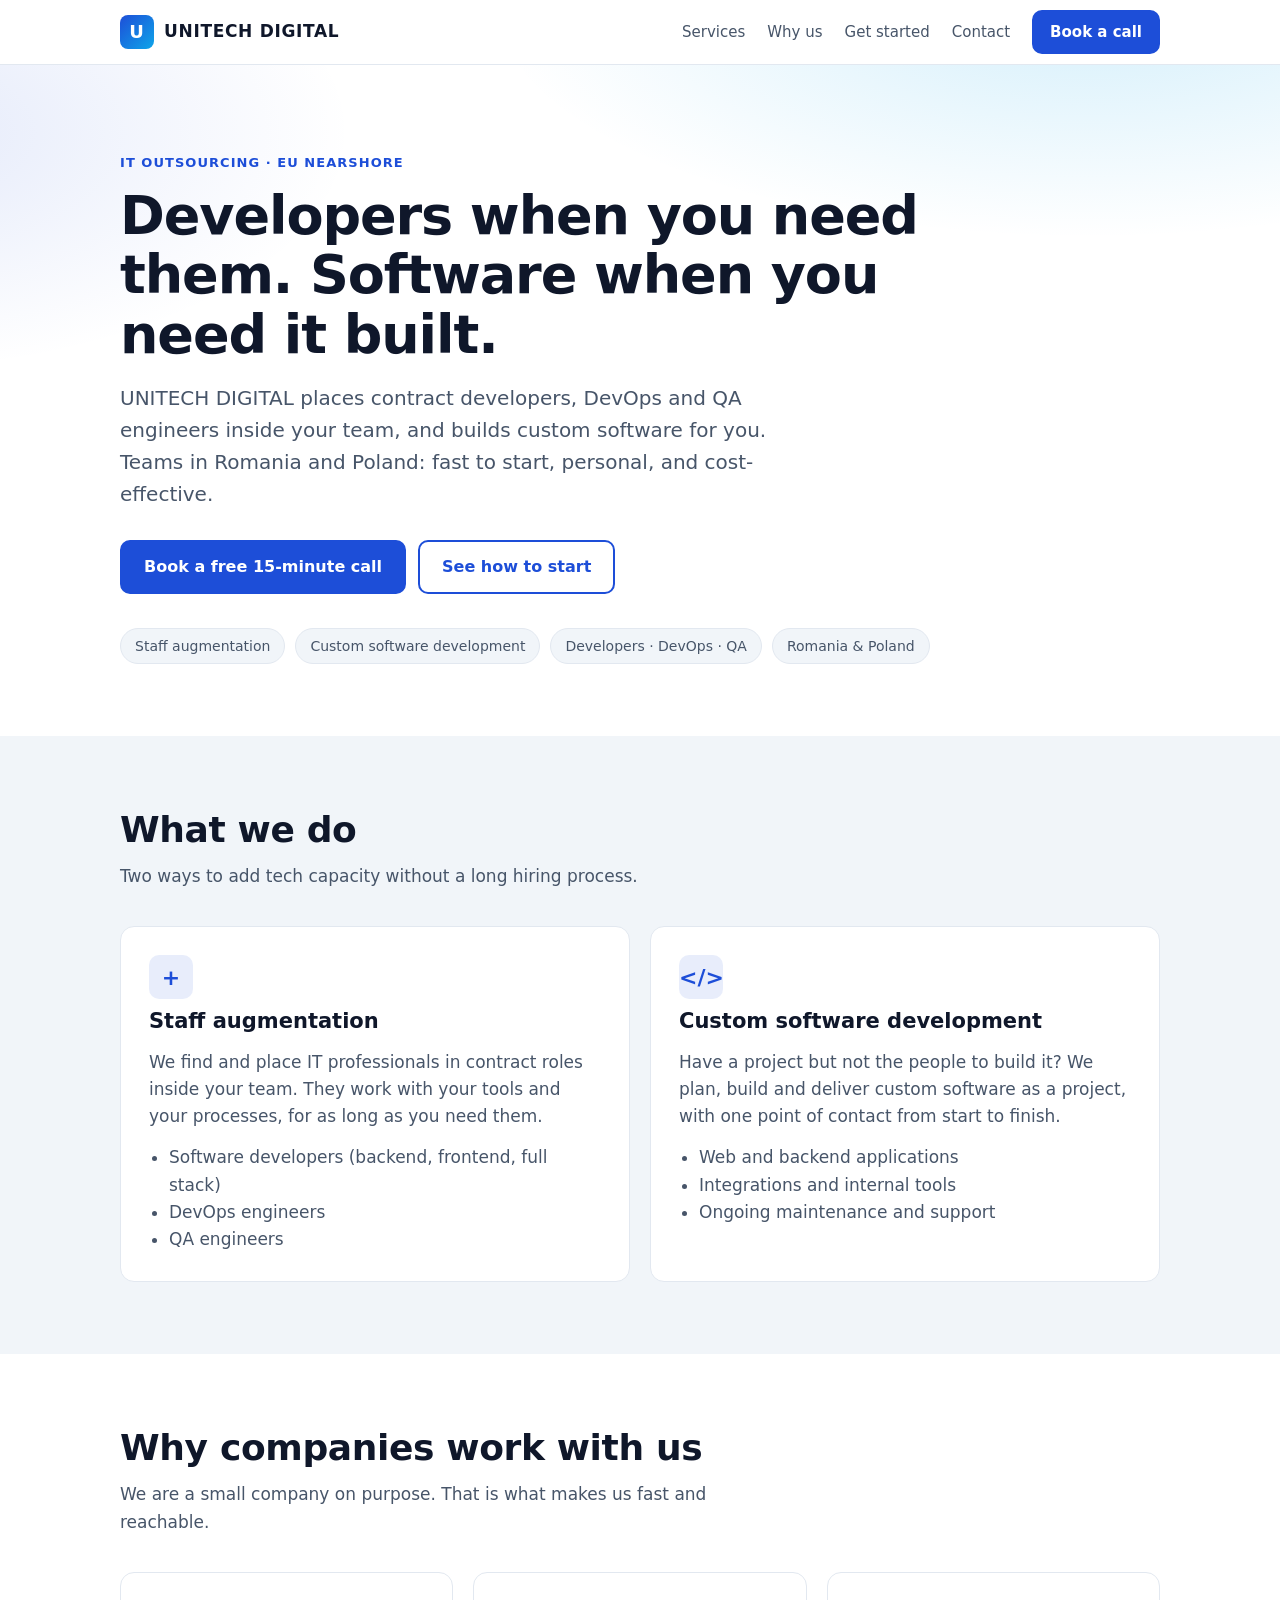
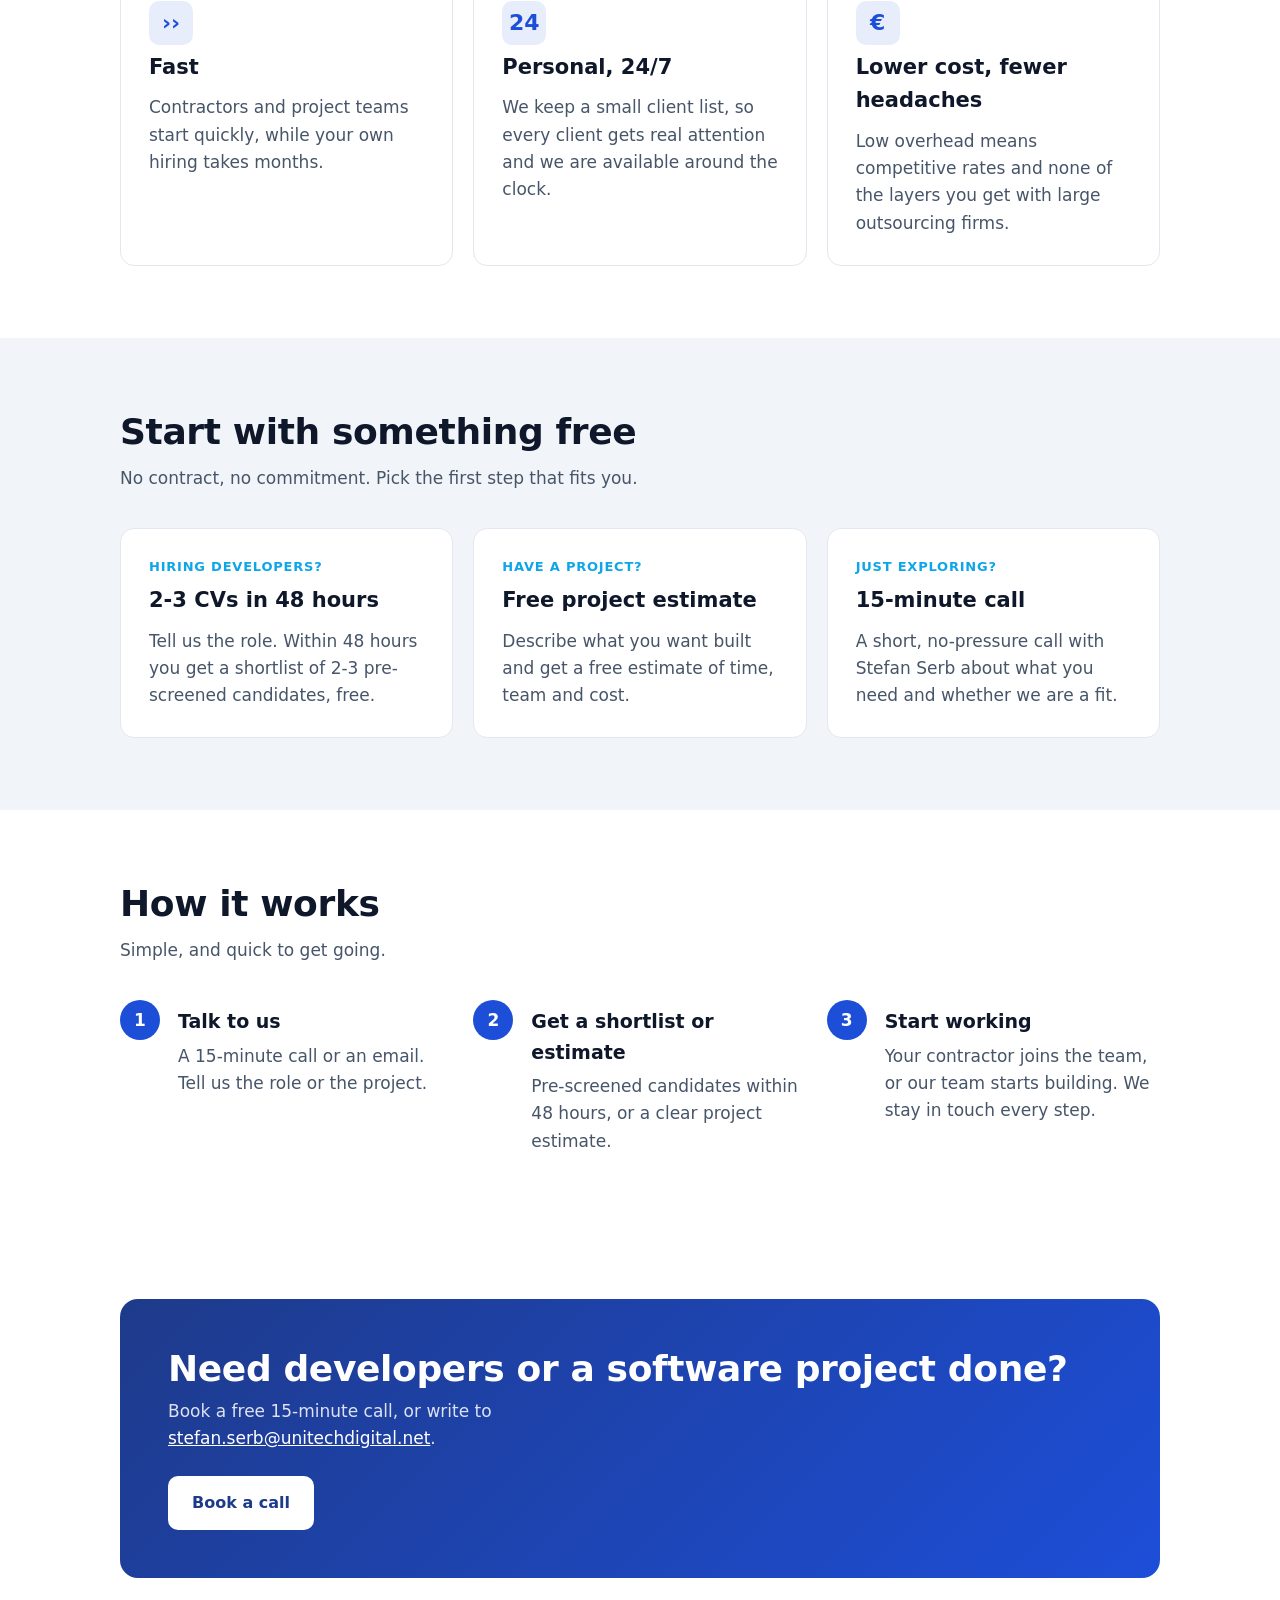
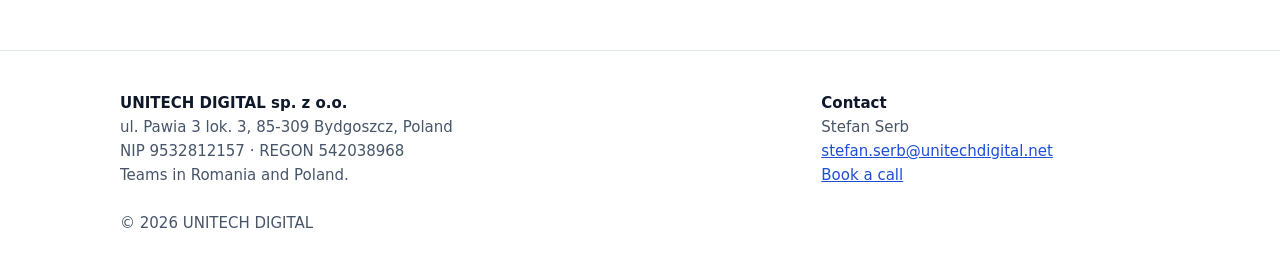
==== index.html @ 2adbc2ce "UNITECH DIGITAL one-page website Co-Authored-By: Claude Opus 5.5 <noreply@anthropic.com>" ====
<!doctype html>
<html lang="en">
<head>
<meta charset="utf-8">
<meta name="viewport" content="width=device-width, initial-scale=1">
<title>UNITECH DIGITAL | IT staff augmentation and custom software</title>
<meta name="description" content="UNITECH DIGITAL: contract developers, DevOps and QA engineers, and custom software development. EU nearshore teams in Romania and Poland. Fast, personal, cost-effective.">
<link rel="canonical" href="https://unitechdigital.net/">
<meta property="og:title" content="UNITECH DIGITAL | IT staff augmentation and custom software">
<meta property="og:description" content="Contract developers, DevOps and QA engineers, and custom software. EU nearshore teams in Romania and Poland.">
<meta property="og:url" content="https://unitechdigital.net/">
<meta property="og:type" content="website">
<link rel="icon" href="data:image/svg+xml,%3Csvg xmlns='http://www.w3.org/2000/svg' viewBox='0 0 32 32'%3E%3Crect width='32' height='32' rx='7' fill='%231d4ed8'/%3E%3Ctext x='16' y='22' font-family='Arial' font-weight='700' font-size='16' text-anchor='middle' fill='white'%3EU%3C/text%3E%3C/svg%3E">
<style>
  :root {
    --ink: #0f172a;
    --muted: #475569;
    --line: #e2e8f0;
    --bg: #ffffff;
    --soft: #f1f5f9;
    --brand: #1d4ed8;
    --brand-dark: #1e3a8a;
    --accent: #0ea5e9;
  }
  * { box-sizing: border-box; }
  html { scroll-behavior: smooth; }
  body {
    margin: 0;
    font-family: system-ui, -apple-system, "Segoe UI", Roboto, "Helvetica Neue", Arial, sans-serif;
    color: var(--ink);
    background: var(--bg);
    line-height: 1.6;
    font-size: 17px;
  }
  a { color: var(--brand); }
  .wrap { max-width: 1080px; margin: 0 auto; padding: 0 20px; }

  header.top {
    position: sticky; top: 0; z-index: 10;
    background: rgba(255,255,255,0.92);
    backdrop-filter: blur(8px);
    border-bottom: 1px solid var(--line);
  }
  .top .wrap { display: flex; align-items: center; justify-content: space-between; height: 64px; gap: 16px; }
  .logo { display: flex; align-items: center; gap: 10px; font-weight: 800; letter-spacing: 0.04em; color: var(--ink); text-decoration: none; }
  .logo .mark {
    width: 34px; height: 34px; border-radius: 8px;
    background: linear-gradient(135deg, var(--brand), var(--accent));
    color: #fff; display: grid; place-items: center; font-size: 18px;
  }
  nav.links { display: flex; gap: 22px; align-items: center; }
  nav.links a { color: var(--muted); text-decoration: none; font-size: 15px; }
  nav.links a:hover { color: var(--ink); }
  .btn {
    display: inline-block; padding: 12px 22px; border-radius: 10px;
    background: var(--brand); color: #fff !important; text-decoration: none;
    font-weight: 600; font-size: 16px; border: 2px solid var(--brand);
    transition: background .15s, border-color .15s;
  }
  .btn:hover { background: var(--brand-dark); border-color: var(--brand-dark); }
  .btn.ghost { background: transparent; color: var(--brand) !important; }
  .btn.ghost:hover { background: var(--soft); }
  .btn.small { padding: 8px 16px; font-size: 15px; }

  .hero {
    background:
      radial-gradient(1000px 400px at 85% -10%, rgba(14,165,233,0.18), transparent 60%),
      radial-gradient(800px 400px at -10% 10%, rgba(29,78,216,0.12), transparent 60%),
      var(--bg);
    padding: 88px 0 72px;
  }
  .eyebrow { color: var(--brand); font-weight: 700; letter-spacing: 0.08em; text-transform: uppercase; font-size: 13px; }
  h1 { font-size: clamp(34px, 5vw, 54px); line-height: 1.1; margin: 12px 0 18px; letter-spacing: -0.02em; max-width: 820px; }
  .lead { font-size: 20px; color: var(--muted); max-width: 680px; margin: 0 0 30px; }
  .cta-row { display: flex; gap: 12px; flex-wrap: wrap; }
  .pills { display: flex; gap: 10px; flex-wrap: wrap; margin-top: 34px; }
  .pill { background: var(--soft); border: 1px solid var(--line); border-radius: 999px; padding: 6px 14px; font-size: 14px; color: var(--muted); }

  section { padding: 72px 0; }
  section.alt { background: var(--soft); }
  h2 { font-size: clamp(26px, 3.4vw, 36px); line-height: 1.2; margin: 0 0 12px; letter-spacing: -0.01em; }
  .sub { color: var(--muted); max-width: 680px; margin: 0 0 36px; }

  .grid { display: grid; gap: 20px; }
  .grid.two { grid-template-columns: repeat(2, 1fr); }
  .grid.three { grid-template-columns: repeat(3, 1fr); }
  .card {
    background: #fff; border: 1px solid var(--line); border-radius: 14px; padding: 28px;
  }
  .card h3 { margin: 6px 0 10px; font-size: 21px; }
  .card p { margin: 0; color: var(--muted); }
  .card ul { margin: 14px 0 0; padding-left: 20px; color: var(--muted); }
  .icon {
    width: 44px; height: 44px; border-radius: 10px; display: grid; place-items: center;
    background: rgba(29,78,216,0.1); color: var(--brand); font-size: 22px; font-weight: 700;
  }

  .offer .card { display: flex; flex-direction: column; }
  .offer .card .tag { font-size: 13px; font-weight: 700; color: var(--accent); text-transform: uppercase; letter-spacing: 0.06em; }

  .steps { counter-reset: step; }
  .step { position: relative; padding-left: 58px; }
  .step::before {
    counter-increment: step; content: counter(step);
    position: absolute; left: 0; top: 0; width: 40px; height: 40px; border-radius: 50%;
    background: var(--brand); color: #fff; display: grid; place-items: center; font-weight: 700;
  }
  .step h3 { margin: 6px 0 6px; font-size: 19px; }
  .step p { margin: 0; color: var(--muted); }

  .band {
    background: linear-gradient(135deg, var(--brand-dark), var(--brand));
    color: #fff; border-radius: 18px; padding: 48px; display: flex; gap: 24px;
    align-items: center; justify-content: space-between; flex-wrap: wrap;
  }
  .band h2 { color: #fff; margin: 0 0 8px; }
  .band p { margin: 0; color: rgba(255,255,255,0.85); max-width: 560px; }
  .band .btn { background: #fff; color: var(--brand-dark) !important; border-color: #fff; }
  .band .btn:hover { background: var(--soft); }

  footer { border-top: 1px solid var(--line); padding: 40px 0; color: var(--muted); font-size: 15px; }
  footer .wrap { display: grid; grid-template-columns: 2fr 1fr; gap: 24px; }
  footer strong { color: var(--ink); }

  @media (max-width: 860px) {
    .grid.three { grid-template-columns: 1fr; }
    .grid.two { grid-template-columns: 1fr; }
    nav.links a:not(.btn) { display: none; }
    .hero { padding: 64px 0 56px; }
    section { padding: 56px 0; }
    .band { padding: 32px 24px; }
    footer .wrap { grid-template-columns: 1fr; }
  }
</style>
</head>
<body>

<header class="top">
  <div class="wrap">
    <a class="logo" href="#"><span class="mark">U</span>UNITECH DIGITAL</a>
    <nav class="links">
      <a href="#services">Services</a>
      <a href="#why">Why us</a>
      <a href="#start">Get started</a>
      <a href="#contact">Contact</a>
      <a class="btn small" href="https://calendly.com/stefan-serb-unitechdigital" target="_blank" rel="noopener">Book a call</a>
    </nav>
  </div>
</header>

<main>
  <section class="hero">
    <div class="wrap">
      <div class="eyebrow">IT outsourcing &middot; EU nearshore</div>
      <h1>Developers when you need them. Software when you need it built.</h1>
      <p class="lead">UNITECH DIGITAL places contract developers, DevOps and QA engineers inside your team, and builds custom software for you. Teams in Romania and Poland: fast to start, personal, and cost-effective.</p>
      <div class="cta-row">
        <a class="btn" href="https://calendly.com/stefan-serb-unitechdigital" target="_blank" rel="noopener">Book a free 15-minute call</a>
        <a class="btn ghost" href="#start">See how to start</a>
      </div>
      <div class="pills">
        <span class="pill">Staff augmentation</span>
        <span class="pill">Custom software development</span>
        <span class="pill">Developers &middot; DevOps &middot; QA</span>
        <span class="pill">Romania &amp; Poland</span>
      </div>
    </div>
  </section>

  <section id="services" class="alt">
    <div class="wrap">
      <h2>What we do</h2>
      <p class="sub">Two ways to add tech capacity without a long hiring process.</p>
      <div class="grid two">
        <div class="card">
          <div class="icon">+</div>
          <h3>Staff augmentation</h3>
          <p>We find and place IT professionals in contract roles inside your team. They work with your tools and your processes, for as long as you need them.</p>
          <ul>
            <li>Software developers (backend, frontend, full stack)</li>
            <li>DevOps engineers</li>
            <li>QA engineers</li>
          </ul>
        </div>
        <div class="card">
          <div class="icon">&lt;/&gt;</div>
          <h3>Custom software development</h3>
          <p>Have a project but not the people to build it? We plan, build and deliver custom software as a project, with one point of contact from start to finish.</p>
          <ul>
            <li>Web and backend applications</li>
            <li>Integrations and internal tools</li>
            <li>Ongoing maintenance and support</li>
          </ul>
        </div>
      </div>
    </div>
  </section>

  <section id="why">
    <div class="wrap">
      <h2>Why companies work with us</h2>
      <p class="sub">We are a small company on purpose. That is what makes us fast and reachable.</p>
      <div class="grid three">
        <div class="card">
          <div class="icon">&#8250;&#8250;</div>
          <h3>Fast</h3>
          <p>Contractors and project teams start quickly, while your own hiring takes months.</p>
        </div>
        <div class="card">
          <div class="icon">24</div>
          <h3>Personal, 24/7</h3>
          <p>We keep a small client list, so every client gets real attention and we are available around the clock.</p>
        </div>
        <div class="card">
          <div class="icon">&euro;</div>
          <h3>Lower cost, fewer headaches</h3>
          <p>Low overhead means competitive rates and none of the layers you get with large outsourcing firms.</p>
        </div>
      </div>
    </div>
  </section>

  <section id="start" class="alt offer">
    <div class="wrap">
      <h2>Start with something free</h2>
      <p class="sub">No contract, no commitment. Pick the first step that fits you.</p>
      <div class="grid three">
        <div class="card">
          <span class="tag">Hiring developers?</span>
          <h3>2-3 CVs in 48 hours</h3>
          <p>Tell us the role. Within 48 hours you get a shortlist of 2-3 pre-screened candidates, free.</p>
        </div>
        <div class="card">
          <span class="tag">Have a project?</span>
          <h3>Free project estimate</h3>
          <p>Describe what you want built and get a free estimate of time, team and cost.</p>
        </div>
        <div class="card">
          <span class="tag">Just exploring?</span>
          <h3>15-minute call</h3>
          <p>A short, no-pressure call with Stefan Serb about what you need and whether we are a fit.</p>
        </div>
      </div>
    </div>
  </section>

  <section>
    <div class="wrap">
      <h2>How it works</h2>
      <p class="sub">Simple, and quick to get going.</p>
      <div class="grid three steps">
        <div class="step">
          <h3>Talk to us</h3>
          <p>A 15-minute call or an email. Tell us the role or the project.</p>
        </div>
        <div class="step">
          <h3>Get a shortlist or estimate</h3>
          <p>Pre-screened candidates within 48 hours, or a clear project estimate.</p>
        </div>
        <div class="step">
          <h3>Start working</h3>
          <p>Your contractor joins the team, or our team starts building. We stay in touch every step.</p>
        </div>
      </div>
    </div>
  </section>

  <section id="contact">
    <div class="wrap">
      <div class="band">
        <div>
          <h2>Need developers or a software project done?</h2>
          <p>Book a free 15-minute call, or write to <a href="mailto:stefan.serb@unitechdigital.net" style="color:#fff">stefan.serb@unitechdigital.net</a>.</p>
        </div>
        <a class="btn" href="https://calendly.com/stefan-serb-unitechdigital" target="_blank" rel="noopener">Book a call</a>
      </div>
    </div>
  </section>
</main>

<footer>
  <div class="wrap">
    <div>
      <strong>UNITECH DIGITAL sp. z o.o.</strong><br>
      ul. Pawia 3 lok. 3, 85-309 Bydgoszcz, Poland<br>
      NIP 9532812157 &middot; REGON 542038968<br>
      Teams in Romania and Poland.
    </div>
    <div>
      <strong>Contact</strong><br>
      Stefan Serb<br>
      <a href="mailto:stefan.serb@unitechdigital.net">stefan.serb@unitechdigital.net</a><br>
      <a href="https://calendly.com/stefan-serb-unitechdigital" target="_blank" rel="noopener">Book a call</a>
    </div>
  </div>
  <div class="wrap" style="margin-top:24px;display:block">&copy; <span id="y">2026</span> UNITECH DIGITAL</div>
</footer>
<script>document.getElementById('y').textContent = new Date().getFullYear();</script>
</body>
</html>
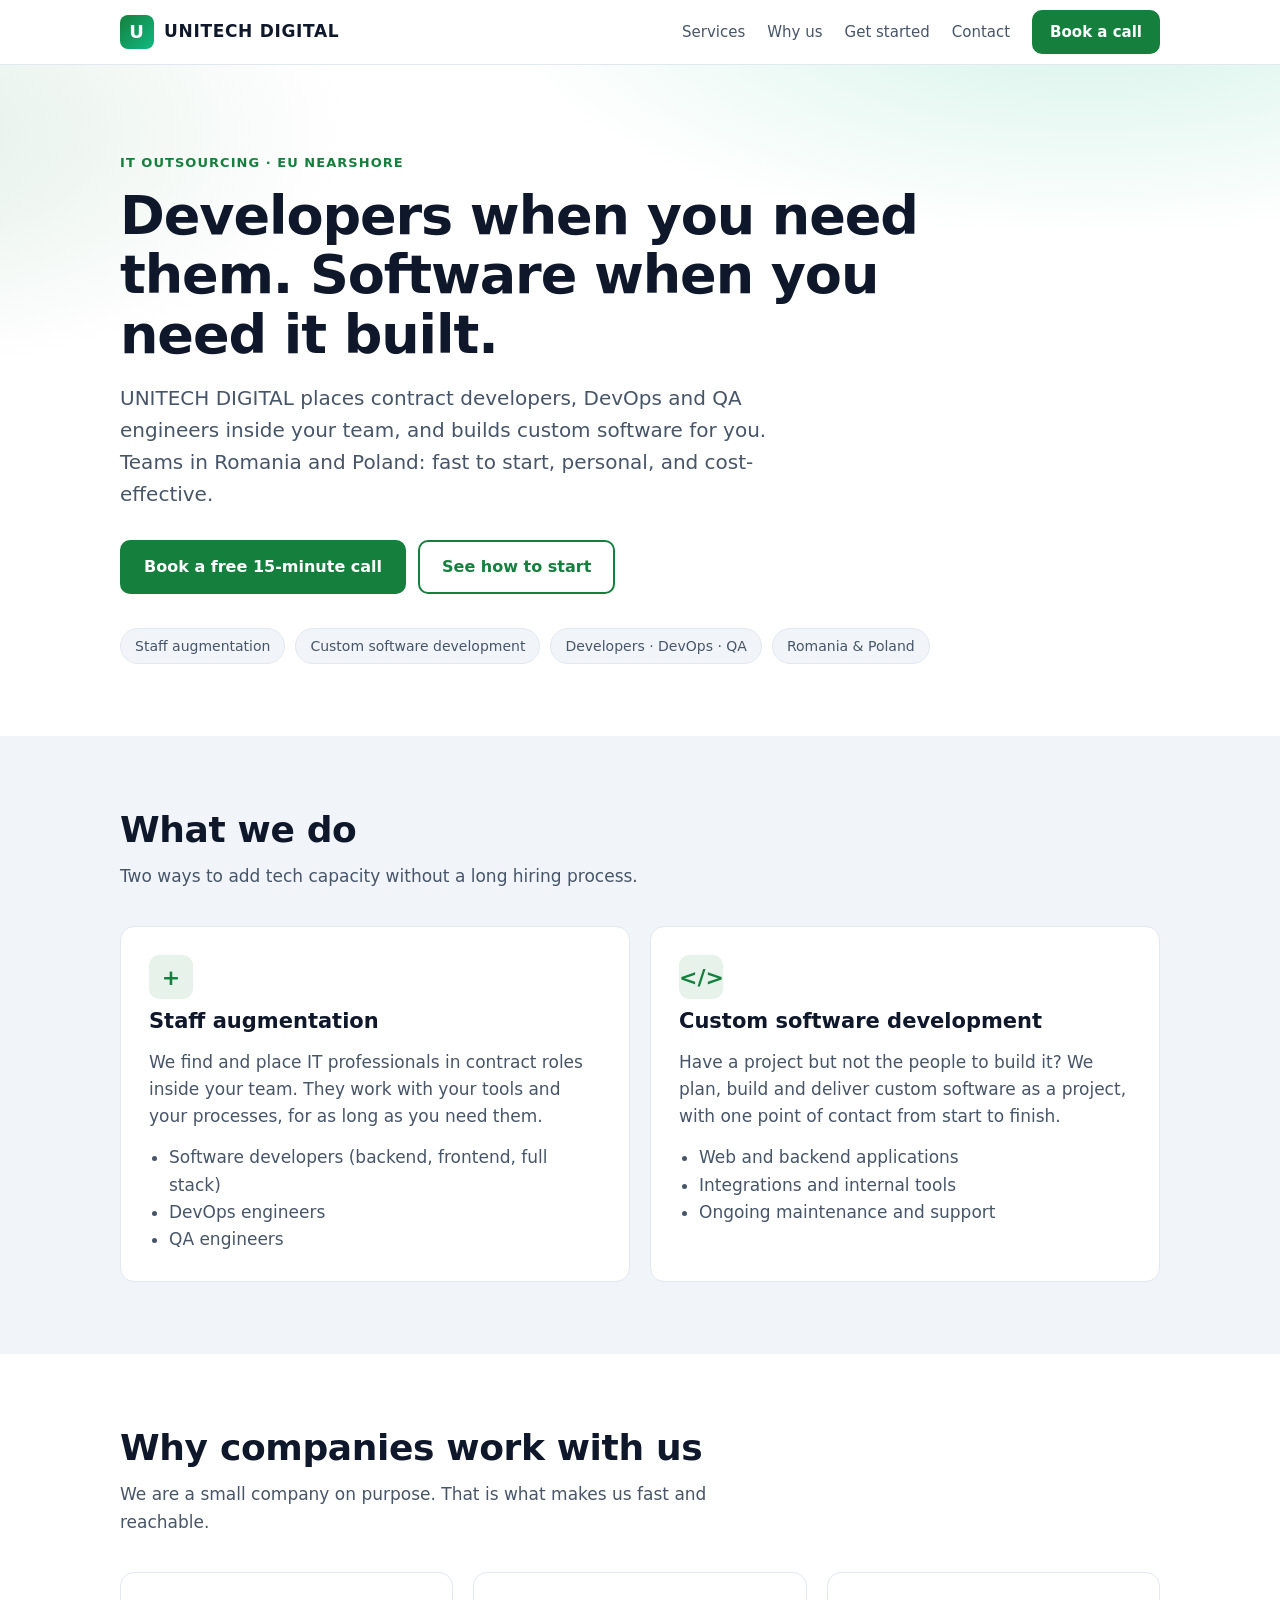
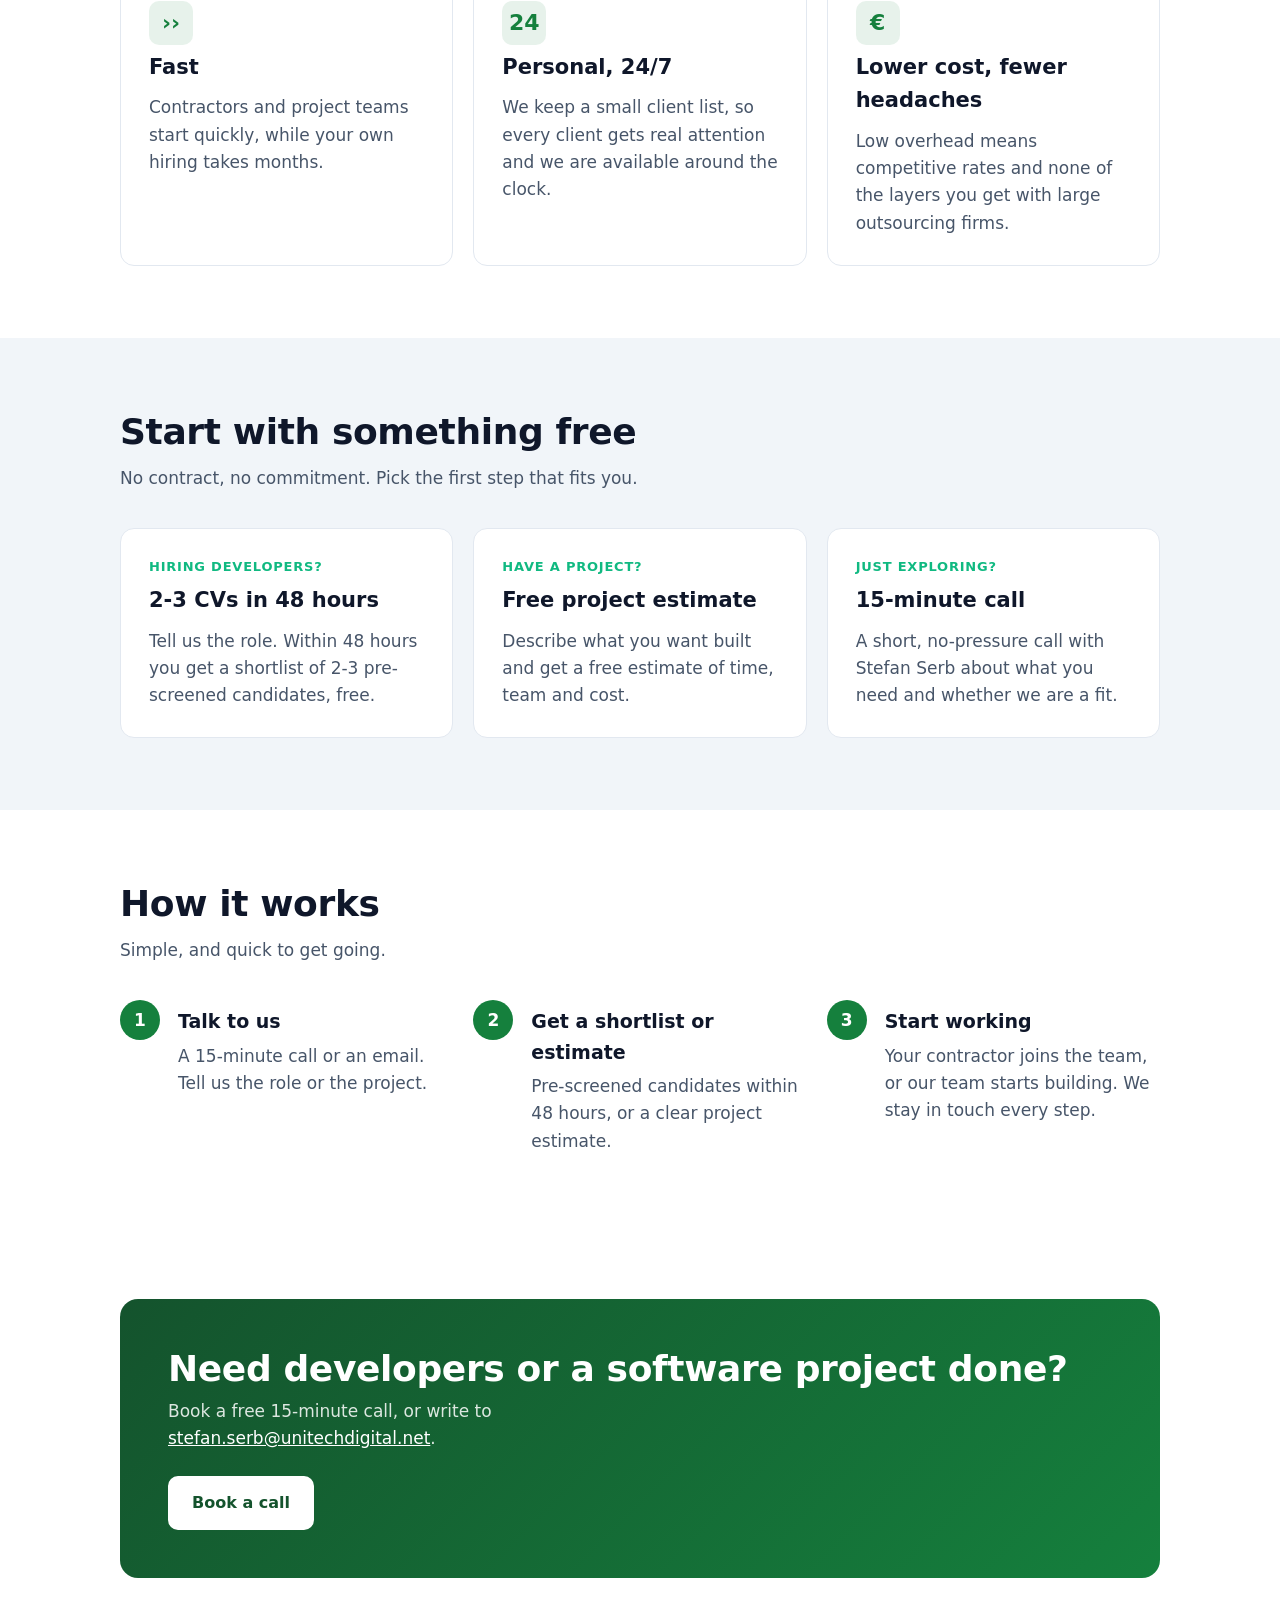
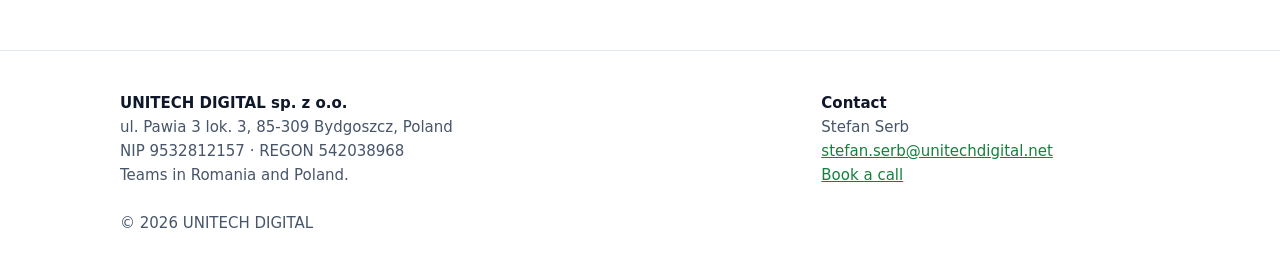
==== commit edc1e9b8: "Switch site colours to green Co-Authored-By: Claude Opus 5.5 <noreply@anthropic.com>" ====
--- a/index.html
+++ b/index.html
@@ -10,7 +10,7 @@
 <meta property="og:description" content="Contract developers, DevOps and QA engineers, and custom software. EU nearshore teams in Romania and Poland.">
 <meta property="og:url" content="https://unitechdigital.net/">
 <meta property="og:type" content="website">
-<link rel="icon" href="data:image/svg+xml,%3Csvg xmlns='http://www.w3.org/2000/svg' viewBox='0 0 32 32'%3E%3Crect width='32' height='32' rx='7' fill='%231d4ed8'/%3E%3Ctext x='16' y='22' font-family='Arial' font-weight='700' font-size='16' text-anchor='middle' fill='white'%3EU%3C/text%3E%3C/svg%3E">
+<link rel="icon" href="data:image/svg+xml,%3Csvg xmlns='http://www.w3.org/2000/svg' viewBox='0 0 32 32'%3E%3Crect width='32' height='32' rx='7' fill='%2315803d'/%3E%3Ctext x='16' y='22' font-family='Arial' font-weight='700' font-size='16' text-anchor='middle' fill='white'%3EU%3C/text%3E%3C/svg%3E">
 <style>
   :root {
     --ink: #0f172a;
@@ -18,9 +18,9 @@
     --line: #e2e8f0;
     --bg: #ffffff;
     --soft: #f1f5f9;
-    --brand: #1d4ed8;
-    --brand-dark: #1e3a8a;
-    --accent: #0ea5e9;
+    --brand: #15803d;
+    --brand-dark: #14532d;
+    --accent: #10b981;
   }
   * { box-sizing: border-box; }
   html { scroll-behavior: smooth; }
@@ -64,8 +64,8 @@
 
   .hero {
     background:
-      radial-gradient(1000px 400px at 85% -10%, rgba(14,165,233,0.18), transparent 60%),
-      radial-gradient(800px 400px at -10% 10%, rgba(29,78,216,0.12), transparent 60%),
+      radial-gradient(1000px 400px at 85% -10%, rgba(16,185,129,0.18), transparent 60%),
+      radial-gradient(800px 400px at -10% 10%, rgba(21,128,61,0.12), transparent 60%),
       var(--bg);
     padding: 88px 0 72px;
   }
@@ -92,7 +92,7 @@
   .card ul { margin: 14px 0 0; padding-left: 20px; color: var(--muted); }
   .icon {
     width: 44px; height: 44px; border-radius: 10px; display: grid; place-items: center;
-    background: rgba(29,78,216,0.1); color: var(--brand); font-size: 22px; font-weight: 700;
+    background: rgba(21,128,61,0.1); color: var(--brand); font-size: 22px; font-weight: 700;
   }
 
   .offer .card { display: flex; flex-direction: column; }
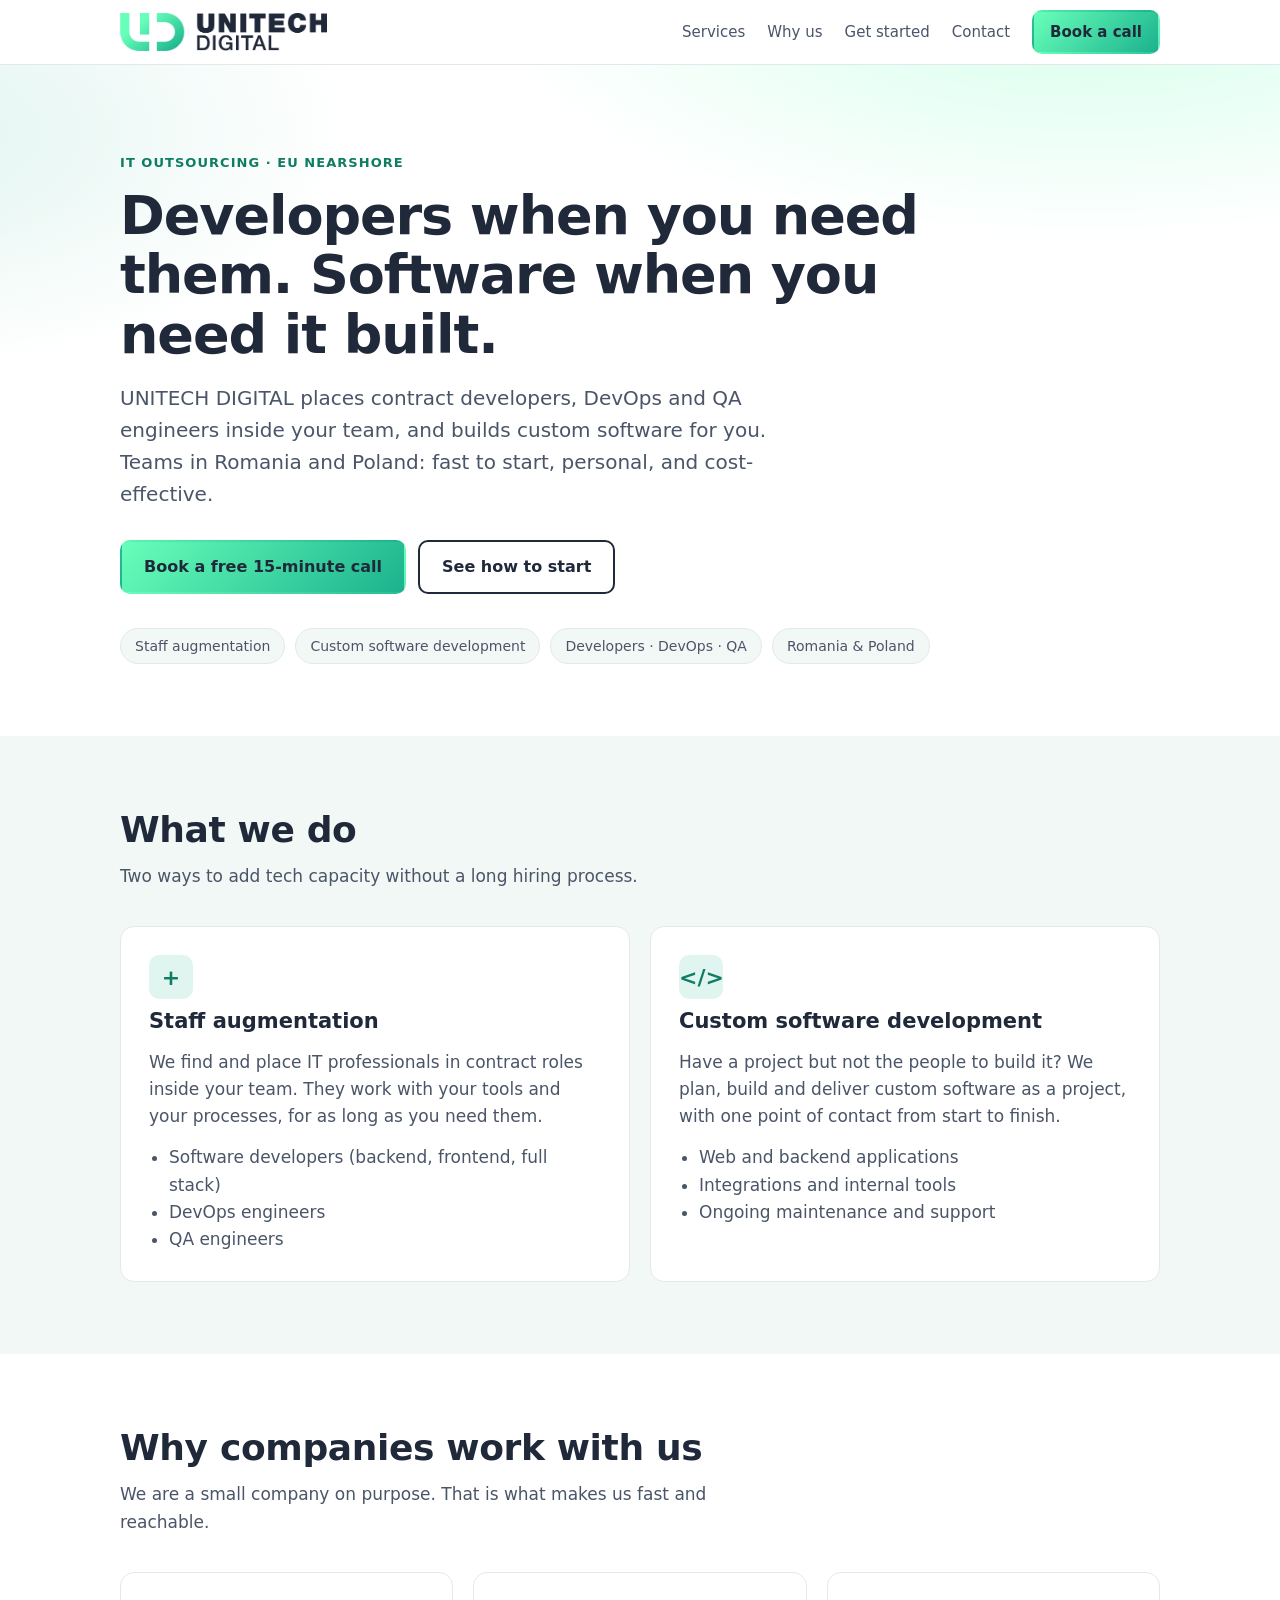
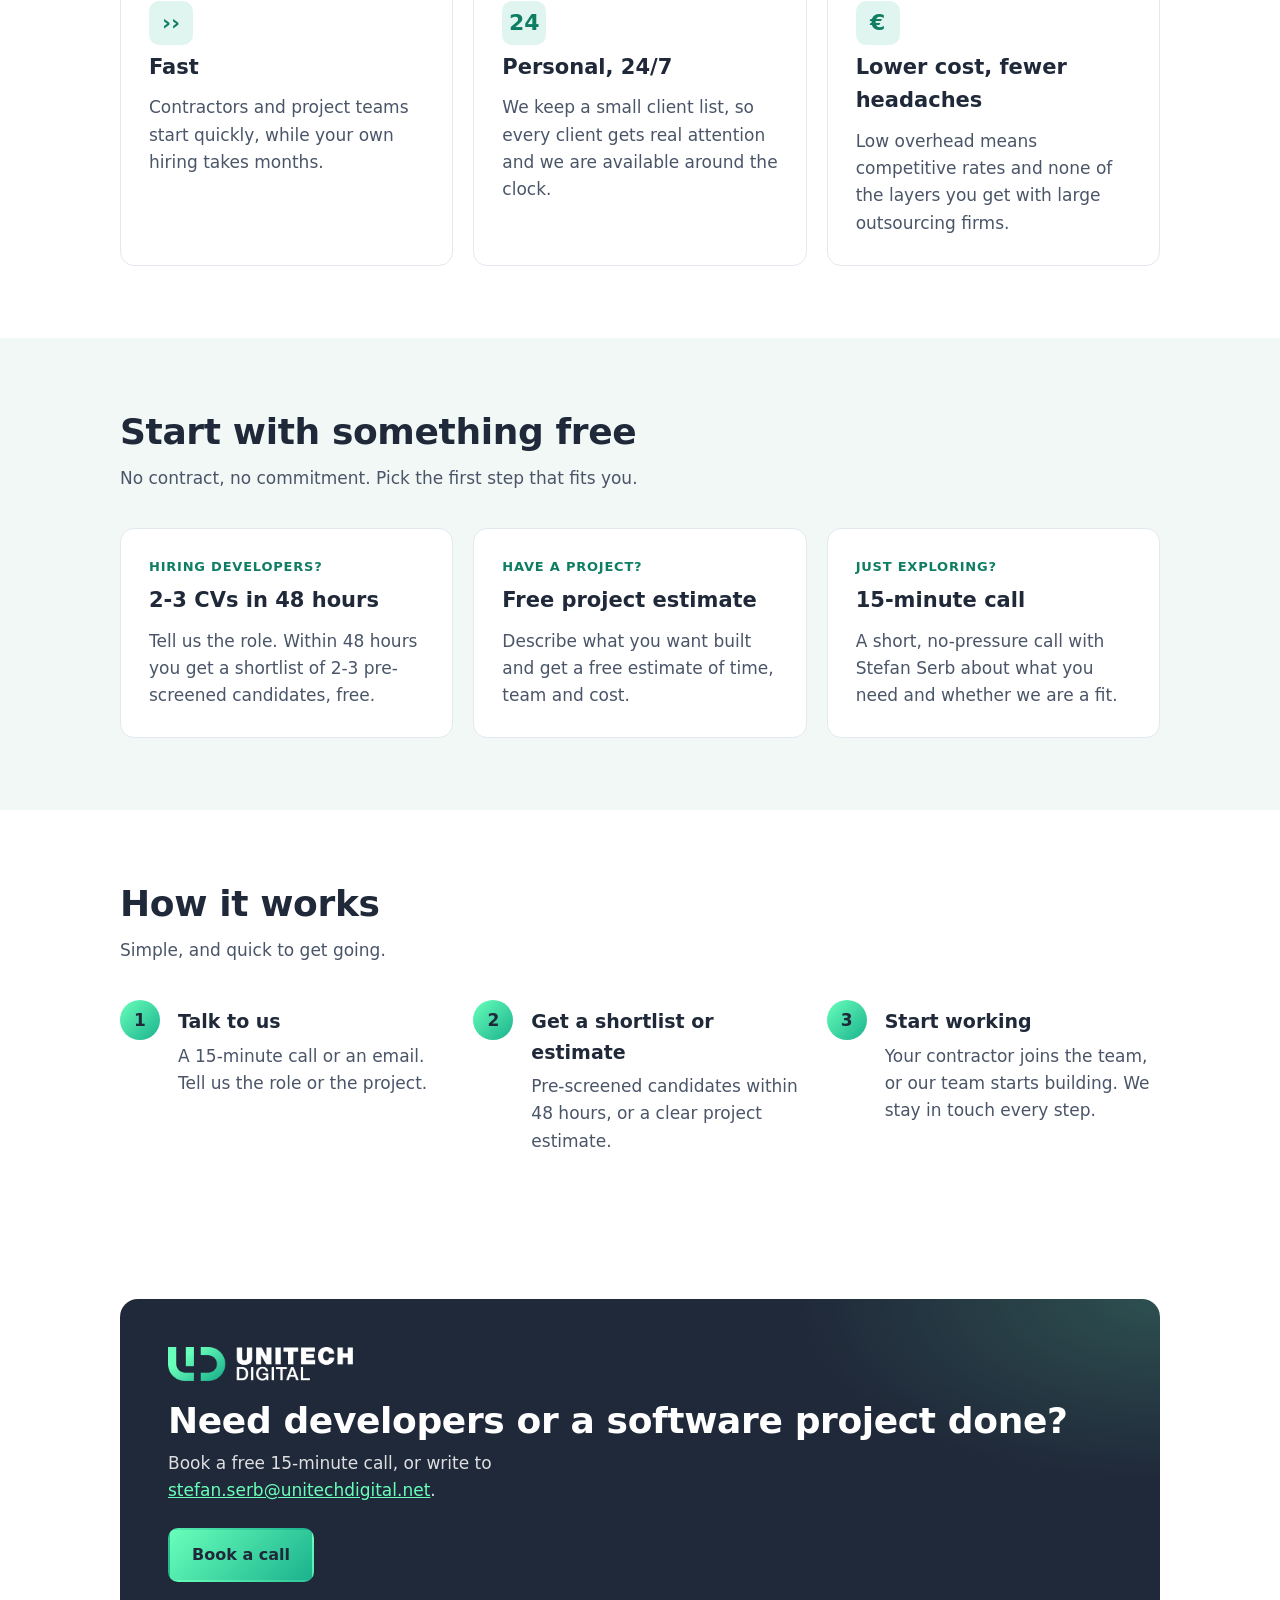
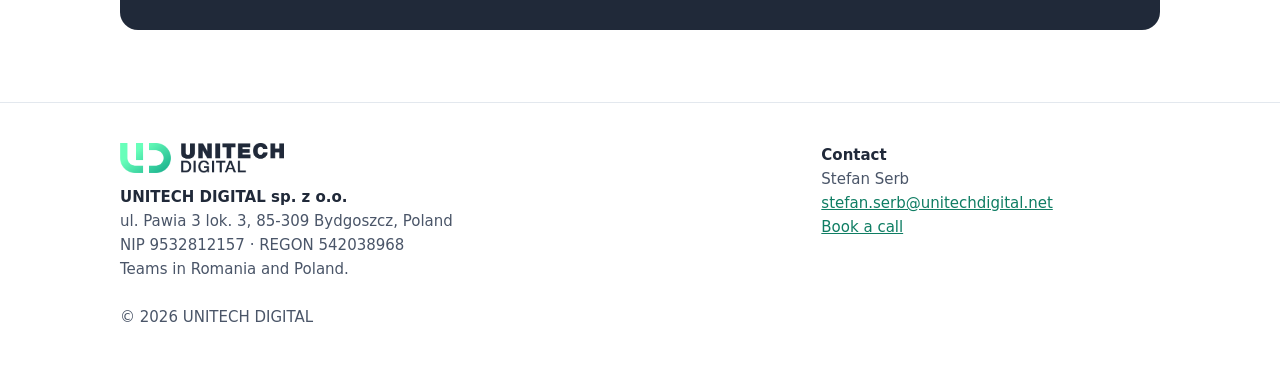
==== commit 8d7f3602: "Use the UNITECH DIGITAL logo, favicons and brand colours Co-Authored-By: Claude Opus 5.5 <noreply@an" ====
--- a/index.html
+++ b/index.html
@@ -10,17 +10,23 @@
 <meta property="og:description" content="Contract developers, DevOps and QA engineers, and custom software. EU nearshore teams in Romania and Poland.">
 <meta property="og:url" content="https://unitechdigital.net/">
 <meta property="og:type" content="website">
-<link rel="icon" href="data:image/svg+xml,%3Csvg xmlns='http://www.w3.org/2000/svg' viewBox='0 0 32 32'%3E%3Crect width='32' height='32' rx='7' fill='%2315803d'/%3E%3Ctext x='16' y='22' font-family='Arial' font-weight='700' font-size='16' text-anchor='middle' fill='white'%3EU%3C/text%3E%3C/svg%3E">
+<link rel="icon" href="assets/favicon.ico" sizes="any">
+<link rel="icon" type="image/png" sizes="32x32" href="assets/favicon-32x32.png">
+<link rel="icon" type="image/png" sizes="16x16" href="assets/favicon-16x16.png">
+<link rel="apple-touch-icon" href="assets/apple-icon-180x180.png">
+<meta name="theme-color" content="#202939">
+<meta property="og:image" content="https://unitechdigital.net/assets/logo.png">
 <style>
   :root {
-    --ink: #0f172a;
-    --muted: #475569;
-    --line: #e2e8f0;
+    --ink: #202939;          /* brand navy */
+    --muted: #4a5568;
+    --line: #e3e8ee;
     --bg: #ffffff;
-    --soft: #f1f5f9;
-    --brand: #15803d;
-    --brand-dark: #14532d;
-    --accent: #10b981;
+    --soft: #f2f8f6;
+    --brand: #1BB28E;        /* brand green */
+    --brand-text: #0f7d63;   /* darker green, readable on white */
+    --accent: #68FFBA;       /* brand mint */
+    --grad: linear-gradient(135deg, #68FFBA, #1BB28E);
   }
   * { box-sizing: border-box; }
   html { scroll-behavior: smooth; }
@@ -32,7 +38,7 @@
     line-height: 1.6;
     font-size: 17px;
   }
-  a { color: var(--brand); }
+  a { color: var(--brand-text); }
   .wrap { max-width: 1080px; margin: 0 auto; padding: 0 20px; }
 
   header.top {
@@ -42,34 +48,30 @@
     border-bottom: 1px solid var(--line);
   }
   .top .wrap { display: flex; align-items: center; justify-content: space-between; height: 64px; gap: 16px; }
-  .logo { display: flex; align-items: center; gap: 10px; font-weight: 800; letter-spacing: 0.04em; color: var(--ink); text-decoration: none; }
-  .logo .mark {
-    width: 34px; height: 34px; border-radius: 8px;
-    background: linear-gradient(135deg, var(--brand), var(--accent));
-    color: #fff; display: grid; place-items: center; font-size: 18px;
-  }
+  .logo { display: flex; align-items: center; }
+  .logo img { height: 38px; width: auto; display: block; }
   nav.links { display: flex; gap: 22px; align-items: center; }
   nav.links a { color: var(--muted); text-decoration: none; font-size: 15px; }
   nav.links a:hover { color: var(--ink); }
   .btn {
     display: inline-block; padding: 12px 22px; border-radius: 10px;
-    background: var(--brand); color: #fff !important; text-decoration: none;
-    font-weight: 600; font-size: 16px; border: 2px solid var(--brand);
-    transition: background .15s, border-color .15s;
-  }
-  .btn:hover { background: var(--brand-dark); border-color: var(--brand-dark); }
-  .btn.ghost { background: transparent; color: var(--brand) !important; }
-  .btn.ghost:hover { background: var(--soft); }
+    background: var(--grad); color: var(--ink) !important; text-decoration: none;
+    font-weight: 700; font-size: 16px; border: 2px solid transparent;
+    transition: filter .15s, background .15s;
+  }
+  .btn:hover { filter: brightness(0.94); }
+  .btn.ghost { background: transparent; color: var(--ink) !important; border-color: var(--ink); }
+  .btn.ghost:hover { background: var(--soft); filter: none; }
   .btn.small { padding: 8px 16px; font-size: 15px; }
 
   .hero {
     background:
-      radial-gradient(1000px 400px at 85% -10%, rgba(16,185,129,0.18), transparent 60%),
-      radial-gradient(800px 400px at -10% 10%, rgba(21,128,61,0.12), transparent 60%),
+      radial-gradient(1000px 400px at 85% -10%, rgba(104,255,186,0.28), transparent 60%),
+      radial-gradient(800px 400px at -10% 10%, rgba(27,178,142,0.14), transparent 60%),
       var(--bg);
     padding: 88px 0 72px;
   }
-  .eyebrow { color: var(--brand); font-weight: 700; letter-spacing: 0.08em; text-transform: uppercase; font-size: 13px; }
+  .eyebrow { color: var(--brand-text); font-weight: 700; letter-spacing: 0.08em; text-transform: uppercase; font-size: 13px; }
   h1 { font-size: clamp(34px, 5vw, 54px); line-height: 1.1; margin: 12px 0 18px; letter-spacing: -0.02em; max-width: 820px; }
   .lead { font-size: 20px; color: var(--muted); max-width: 680px; margin: 0 0 30px; }
   .cta-row { display: flex; gap: 12px; flex-wrap: wrap; }
@@ -92,31 +94,33 @@
   .card ul { margin: 14px 0 0; padding-left: 20px; color: var(--muted); }
   .icon {
     width: 44px; height: 44px; border-radius: 10px; display: grid; place-items: center;
-    background: rgba(21,128,61,0.1); color: var(--brand); font-size: 22px; font-weight: 700;
+    background: rgba(27,178,142,0.13); color: var(--brand-text); font-size: 22px; font-weight: 700;
   }
 
   .offer .card { display: flex; flex-direction: column; }
-  .offer .card .tag { font-size: 13px; font-weight: 700; color: var(--accent); text-transform: uppercase; letter-spacing: 0.06em; }
+  .offer .card .tag { font-size: 13px; font-weight: 700; color: var(--brand-text); text-transform: uppercase; letter-spacing: 0.06em; }
 
   .steps { counter-reset: step; }
   .step { position: relative; padding-left: 58px; }
   .step::before {
     counter-increment: step; content: counter(step);
     position: absolute; left: 0; top: 0; width: 40px; height: 40px; border-radius: 50%;
-    background: var(--brand); color: #fff; display: grid; place-items: center; font-weight: 700;
+    background: var(--grad); color: var(--ink); display: grid; place-items: center; font-weight: 800;
   }
   .step h3 { margin: 6px 0 6px; font-size: 19px; }
   .step p { margin: 0; color: var(--muted); }
 
   .band {
-    background: linear-gradient(135deg, var(--brand-dark), var(--brand));
+    background:
+      radial-gradient(600px 300px at 100% 0%, rgba(104,255,186,0.18), transparent 60%),
+      var(--ink);
     color: #fff; border-radius: 18px; padding: 48px; display: flex; gap: 24px;
     align-items: center; justify-content: space-between; flex-wrap: wrap;
   }
   .band h2 { color: #fff; margin: 0 0 8px; }
   .band p { margin: 0; color: rgba(255,255,255,0.85); max-width: 560px; }
-  .band .btn { background: #fff; color: var(--brand-dark) !important; border-color: #fff; }
-  .band .btn:hover { background: var(--soft); }
+  .band .logo-white { height: 34px; width: auto; display: block; margin-bottom: 18px; }
+  .band a:not(.btn) { color: var(--accent) !important; }
 
   footer { border-top: 1px solid var(--line); padding: 40px 0; color: var(--muted); font-size: 15px; }
   footer .wrap { display: grid; grid-template-columns: 2fr 1fr; gap: 24px; }
@@ -137,7 +141,7 @@
 
 <header class="top">
   <div class="wrap">
-    <a class="logo" href="#"><span class="mark">U</span>UNITECH DIGITAL</a>
+    <a class="logo" href="#"><img src="assets/logo.png" alt="UNITECH DIGITAL" width="207" height="38"></a>
     <nav class="links">
       <a href="#services">Services</a>
       <a href="#why">Why us</a>
@@ -269,8 +273,9 @@
     <div class="wrap">
       <div class="band">
         <div>
+          <img class="logo-white" src="assets/logo-white.png" alt="UNITECH DIGITAL" width="185" height="34">
           <h2>Need developers or a software project done?</h2>
-          <p>Book a free 15-minute call, or write to <a href="mailto:stefan.serb@unitechdigital.net" style="color:#fff">stefan.serb@unitechdigital.net</a>.</p>
+          <p>Book a free 15-minute call, or write to <a href="mailto:stefan.serb@unitechdigital.net">stefan.serb@unitechdigital.net</a>.</p>
         </div>
         <a class="btn" href="https://calendly.com/stefan-serb-unitechdigital" target="_blank" rel="noopener">Book a call</a>
       </div>
@@ -281,7 +286,7 @@
 <footer>
   <div class="wrap">
     <div>
-      <strong>UNITECH DIGITAL sp. z o.o.</strong><br>
+      <img src="assets/logo.png" alt="UNITECH DIGITAL" width="163" height="30" style="height:30px;width:auto;display:block;margin-bottom:12px"><strong>UNITECH DIGITAL sp. z o.o.</strong><br>
       ul. Pawia 3 lok. 3, 85-309 Bydgoszcz, Poland<br>
       NIP 9532812157 &middot; REGON 542038968<br>
       Teams in Romania and Poland.
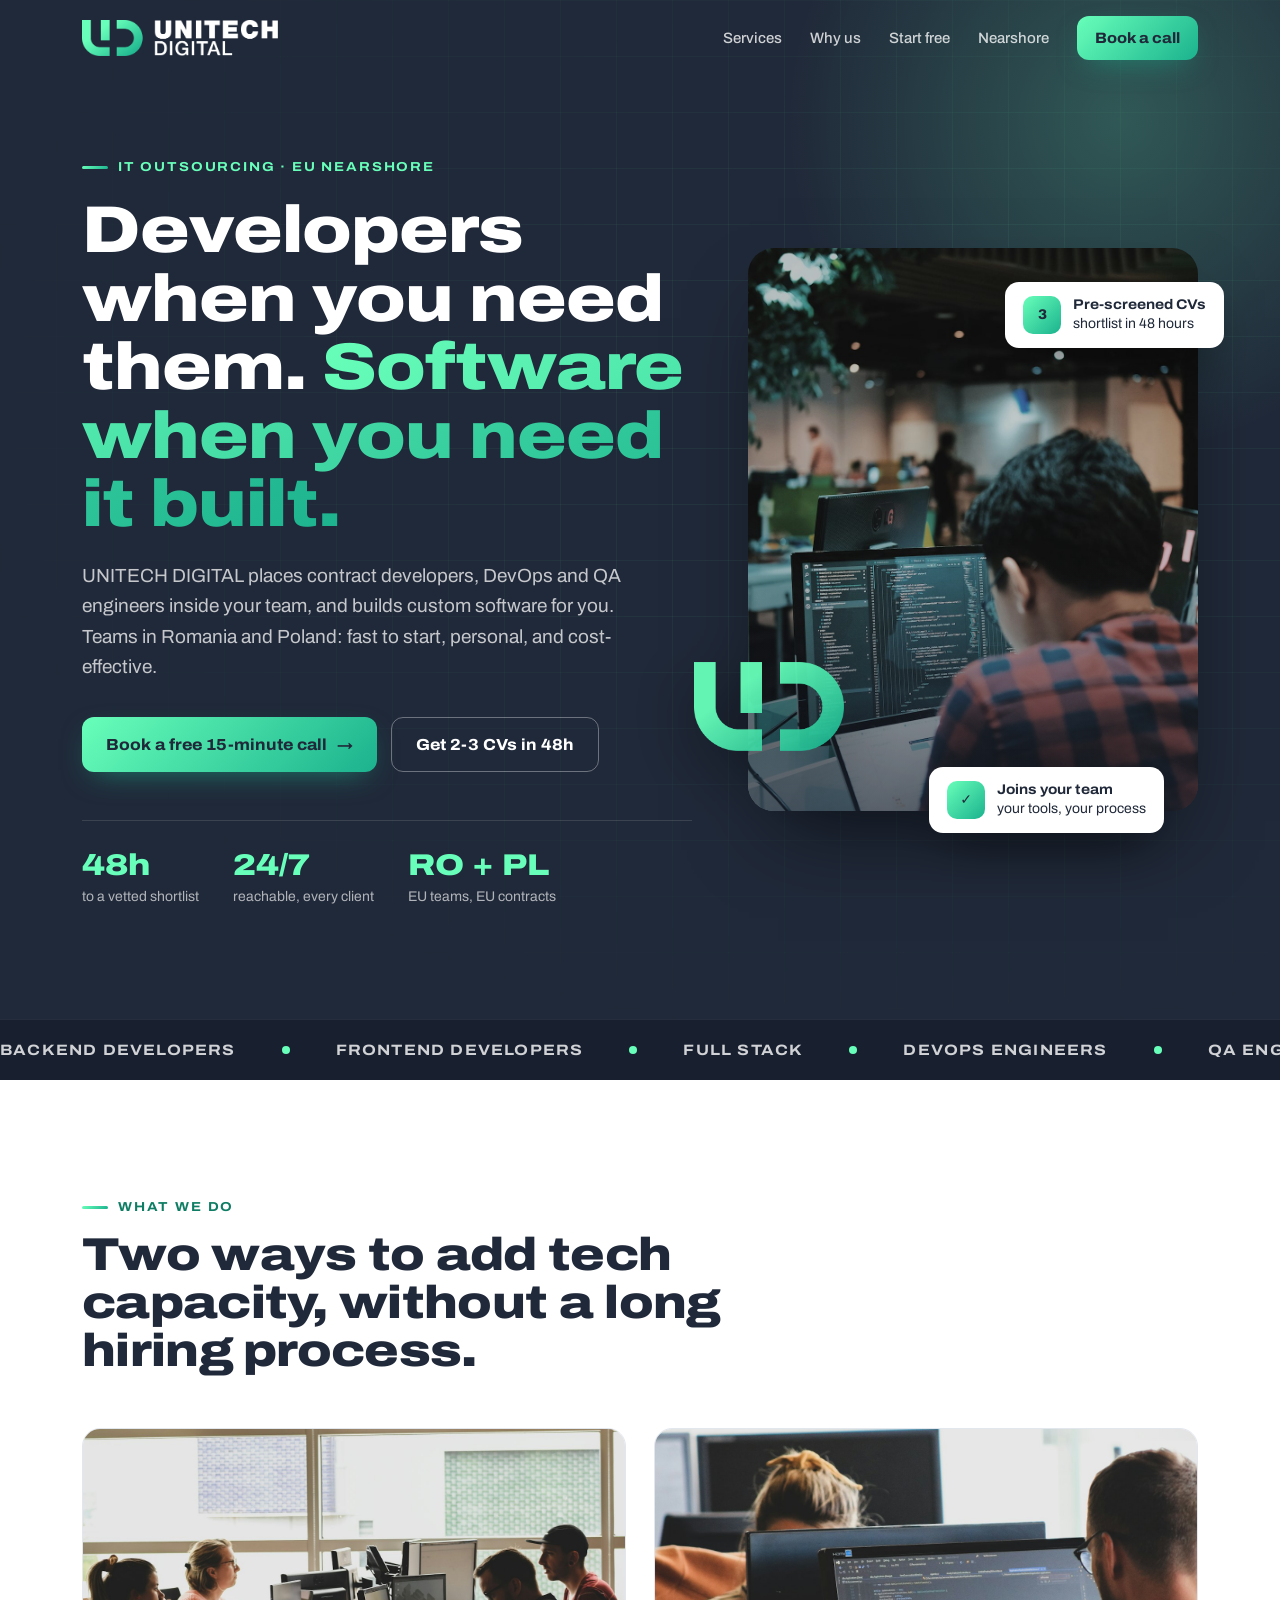
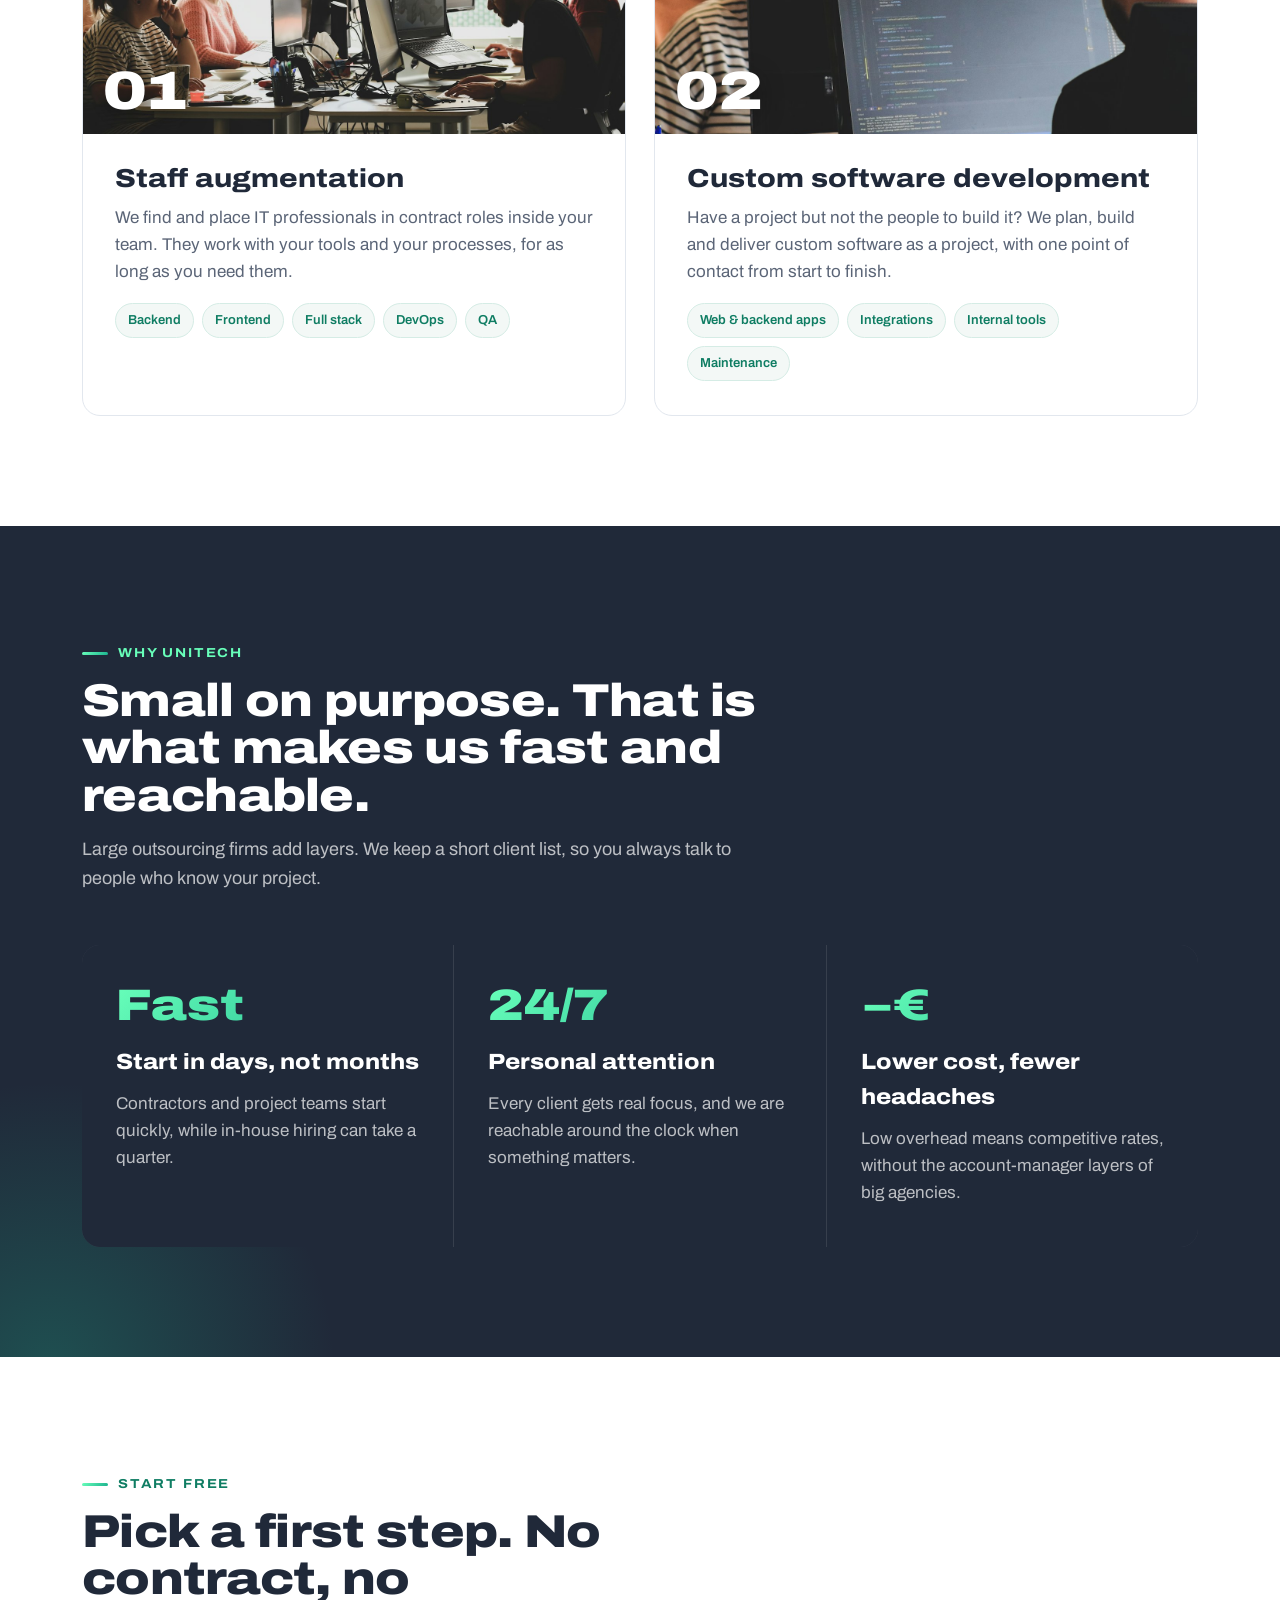
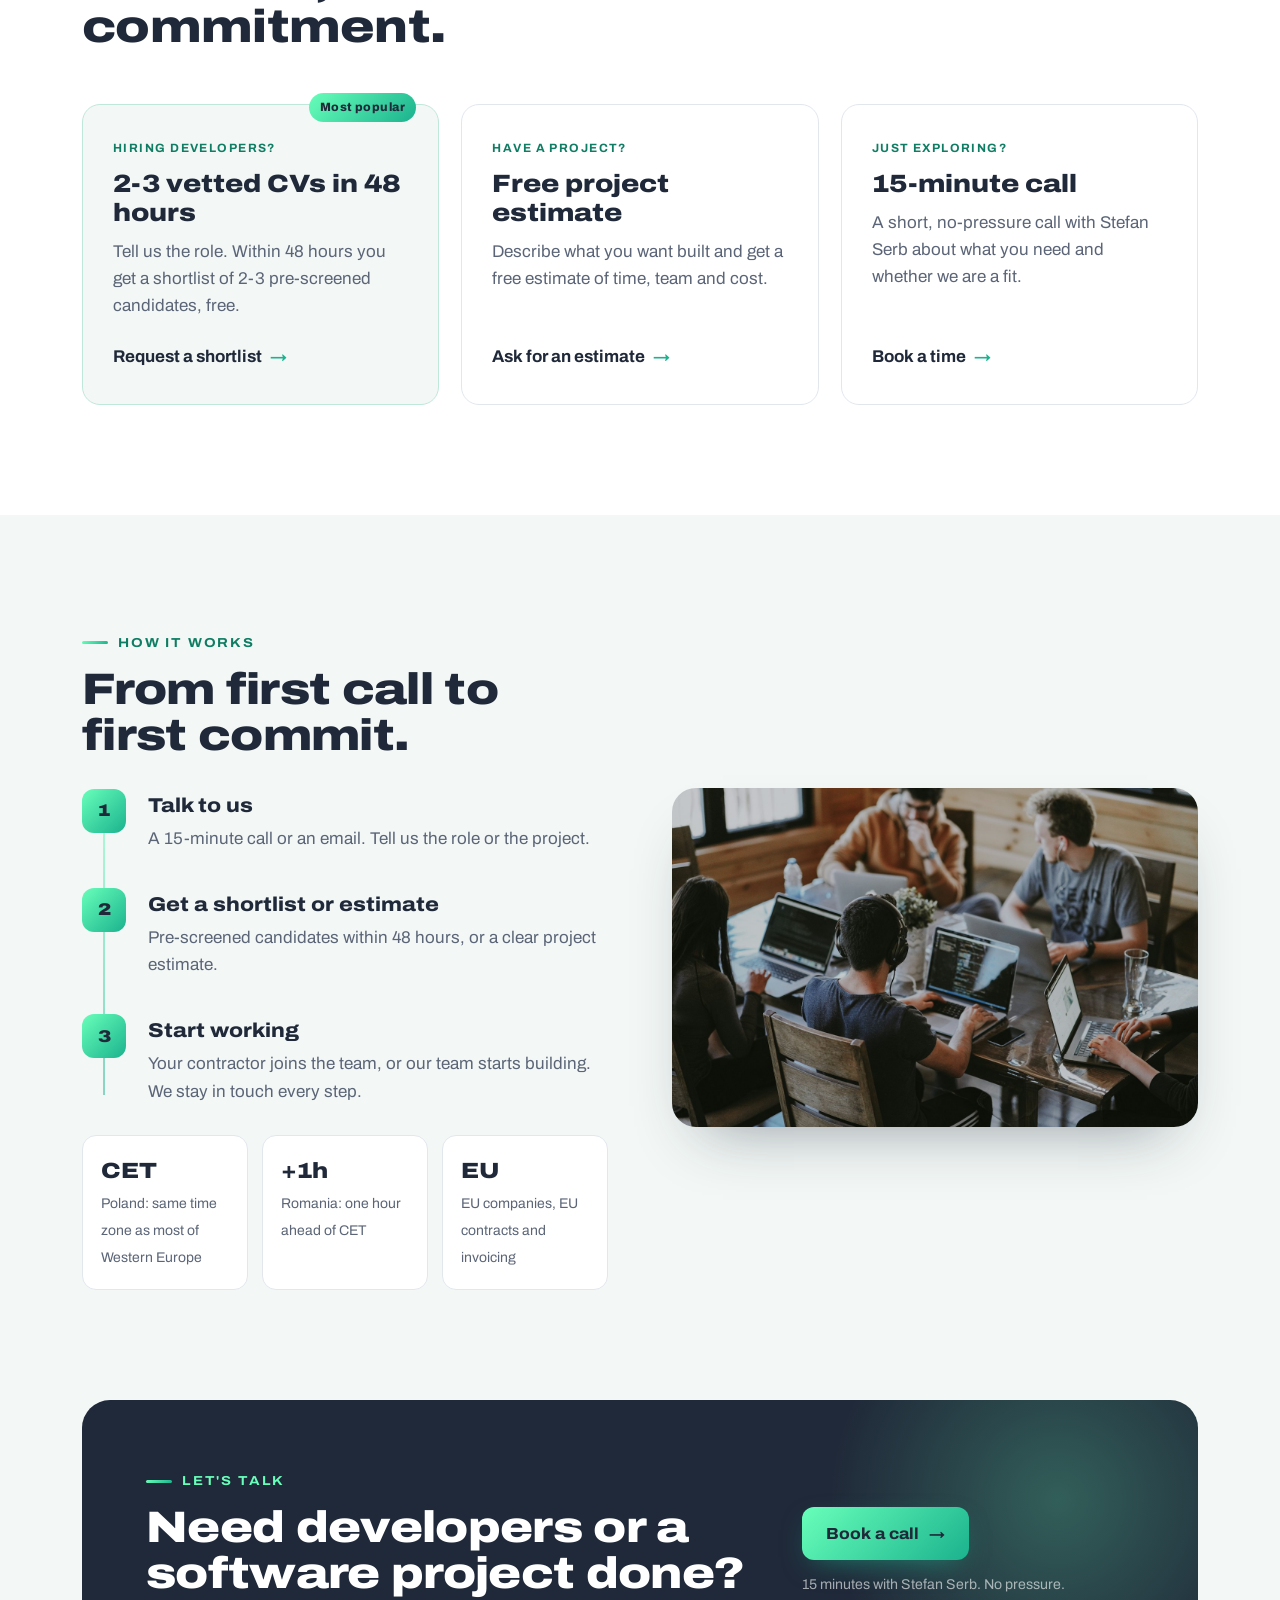
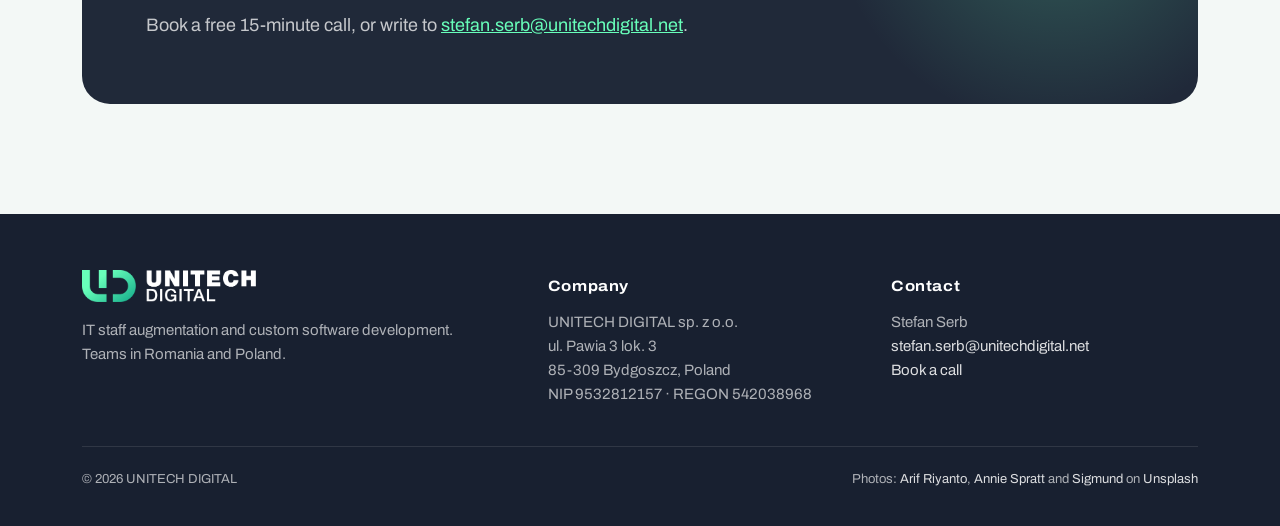
==== commit a7597f93: "Redesign: dark brand hero, Unsplash photos, services, offers, process and nearshore sections Co-Auth" ====
--- a/index.html
+++ b/index.html
@@ -5,279 +5,412 @@
 <meta name="viewport" content="width=device-width, initial-scale=1">
 <title>UNITECH DIGITAL | IT staff augmentation and custom software</title>
 <meta name="description" content="UNITECH DIGITAL: contract developers, DevOps and QA engineers, and custom software development. EU nearshore teams in Romania and Poland. Fast, personal, cost-effective.">
+<script>document.documentElement.classList.add('js');</script>
 <link rel="canonical" href="https://unitechdigital.net/">
 <meta property="og:title" content="UNITECH DIGITAL | IT staff augmentation and custom software">
 <meta property="og:description" content="Contract developers, DevOps and QA engineers, and custom software. EU nearshore teams in Romania and Poland.">
 <meta property="og:url" content="https://unitechdigital.net/">
 <meta property="og:type" content="website">
+<meta property="og:image" content="https://unitechdigital.net/assets/logo.png">
+<meta name="theme-color" content="#202939">
 <link rel="icon" href="assets/favicon.ico" sizes="any">
 <link rel="icon" type="image/png" sizes="32x32" href="assets/favicon-32x32.png">
 <link rel="icon" type="image/png" sizes="16x16" href="assets/favicon-16x16.png">
 <link rel="apple-touch-icon" href="assets/apple-icon-180x180.png">
-<meta name="theme-color" content="#202939">
-<meta property="og:image" content="https://unitechdigital.net/assets/logo.png">
+<link rel="preconnect" href="https://fonts.googleapis.com">
+<link rel="preconnect" href="https://fonts.gstatic.com" crossorigin>
+<link href="https://fonts.googleapis.com/css2?family=Archivo:wdth,wght@62..125,400..900&display=swap" rel="stylesheet">
+<link rel="preload" as="image" href="assets/hero.jpg">
 <style>
   :root {
-    --ink: #202939;          /* brand navy */
-    --muted: #4a5568;
-    --line: #e3e8ee;
-    --bg: #ffffff;
-    --soft: #f2f8f6;
-    --brand: #1BB28E;        /* brand green */
-    --brand-text: #0f7d63;   /* darker green, readable on white */
-    --accent: #68FFBA;       /* brand mint */
-    --grad: linear-gradient(135deg, #68FFBA, #1BB28E);
+    --navy: #202939;
+    --navy-2: #182030;
+    --navy-3: #2a3448;
+    --ink: #202939;
+    --muted: #5b6577;
+    --line: #e2e7ee;
+    --paper: #ffffff;
+    --soft: #f3f8f6;
+    --mint: #68FFBA;
+    --green: #1BB28E;
+    --green-text: #0f7d63;
+    --grad: linear-gradient(135deg, #68FFBA 0%, #1BB28E 100%);
+    --radius: 18px;
+    --wide: "Archivo", system-ui, sans-serif;
   }
   * { box-sizing: border-box; }
   html { scroll-behavior: smooth; }
   body {
-    margin: 0;
-    font-family: system-ui, -apple-system, "Segoe UI", Roboto, "Helvetica Neue", Arial, sans-serif;
-    color: var(--ink);
-    background: var(--bg);
-    line-height: 1.6;
-    font-size: 17px;
-  }
-  a { color: var(--brand-text); }
-  .wrap { max-width: 1080px; margin: 0 auto; padding: 0 20px; }
-
-  header.top {
-    position: sticky; top: 0; z-index: 10;
-    background: rgba(255,255,255,0.92);
-    backdrop-filter: blur(8px);
-    border-bottom: 1px solid var(--line);
-  }
-  .top .wrap { display: flex; align-items: center; justify-content: space-between; height: 64px; gap: 16px; }
-  .logo { display: flex; align-items: center; }
-  .logo img { height: 38px; width: auto; display: block; }
-  nav.links { display: flex; gap: 22px; align-items: center; }
-  nav.links a { color: var(--muted); text-decoration: none; font-size: 15px; }
-  nav.links a:hover { color: var(--ink); }
+    margin: 0; font-family: var(--wide); font-stretch: 100%;
+    color: var(--ink); background: var(--paper); line-height: 1.6; font-size: 17px;
+    -webkit-font-smoothing: antialiased;
+  }
+  img { max-width: 100%; display: block; }
+  a { color: var(--green-text); }
+  .wrap { max-width: 1160px; margin: 0 auto; padding: 0 22px; }
+  .display { font-stretch: 118%; font-weight: 850; letter-spacing: -0.015em; line-height: 1.04; }
+  .kicker {
+    display: inline-flex; align-items: center; gap: 10px;
+    font-stretch: 112%; font-weight: 700; font-size: 13px; letter-spacing: 0.14em; text-transform: uppercase;
+    color: var(--green-text);
+  }
+  .kicker::before { content: ""; width: 26px; height: 3px; border-radius: 2px; background: var(--grad); }
+  .on-dark .kicker { color: var(--mint); }
+
+  /* Buttons */
   .btn {
-    display: inline-block; padding: 12px 22px; border-radius: 10px;
-    background: var(--grad); color: var(--ink) !important; text-decoration: none;
-    font-weight: 700; font-size: 16px; border: 2px solid transparent;
-    transition: filter .15s, background .15s;
-  }
-  .btn:hover { filter: brightness(0.94); }
-  .btn.ghost { background: transparent; color: var(--ink) !important; border-color: var(--ink); }
-  .btn.ghost:hover { background: var(--soft); filter: none; }
-  .btn.small { padding: 8px 16px; font-size: 15px; }
-
+    display: inline-flex; align-items: center; gap: 10px;
+    padding: 14px 24px; border-radius: 12px; text-decoration: none;
+    font-weight: 750; font-stretch: 108%; font-size: 16px;
+    background: var(--grad); color: var(--navy) !important;
+    box-shadow: 0 10px 30px -12px rgba(27,178,142,0.7);
+    transition: transform .2s ease, box-shadow .2s ease;
+  }
+  .btn:hover { transform: translateY(-2px); box-shadow: 0 16px 34px -12px rgba(27,178,142,0.85); }
+  .btn .arr { transition: transform .2s ease; }
+  .btn:hover .arr { transform: translateX(4px); }
+  .btn.line { background: transparent; box-shadow: none; color: #fff !important; border: 1.5px solid rgba(255,255,255,0.35); }
+  .btn.line:hover { border-color: var(--mint); }
+  .btn.small { padding: 10px 18px; font-size: 15px; }
+
+  /* Header */
+  header.top { position: absolute; inset: 0 0 auto 0; z-index: 20; }
+  header.top.fixed {
+    position: fixed; background: rgba(32,41,57,0.92); backdrop-filter: blur(10px);
+    box-shadow: 0 6px 24px -12px rgba(0,0,0,0.5); animation: drop .35s ease;
+  }
+  @keyframes drop { from { transform: translateY(-100%); } to { transform: none; } }
+  .top .wrap { display: flex; align-items: center; justify-content: space-between; height: 76px; }
+  .top .logo img { height: 36px; width: auto; }
+  nav.links { display: flex; align-items: center; gap: 28px; }
+  nav.links a:not(.btn) { color: rgba(255,255,255,0.78); text-decoration: none; font-size: 15px; font-weight: 500; }
+  nav.links a:not(.btn):hover { color: var(--mint); }
+
+  /* Hero */
   .hero {
-    background:
-      radial-gradient(1000px 400px at 85% -10%, rgba(104,255,186,0.28), transparent 60%),
-      radial-gradient(800px 400px at -10% 10%, rgba(27,178,142,0.14), transparent 60%),
-      var(--bg);
-    padding: 88px 0 72px;
-  }
-  .eyebrow { color: var(--brand-text); font-weight: 700; letter-spacing: 0.08em; text-transform: uppercase; font-size: 13px; }
-  h1 { font-size: clamp(34px, 5vw, 54px); line-height: 1.1; margin: 12px 0 18px; letter-spacing: -0.02em; max-width: 820px; }
-  .lead { font-size: 20px; color: var(--muted); max-width: 680px; margin: 0 0 30px; }
-  .cta-row { display: flex; gap: 12px; flex-wrap: wrap; }
-  .pills { display: flex; gap: 10px; flex-wrap: wrap; margin-top: 34px; }
-  .pill { background: var(--soft); border: 1px solid var(--line); border-radius: 999px; padding: 6px 14px; font-size: 14px; color: var(--muted); }
-
-  section { padding: 72px 0; }
-  section.alt { background: var(--soft); }
-  h2 { font-size: clamp(26px, 3.4vw, 36px); line-height: 1.2; margin: 0 0 12px; letter-spacing: -0.01em; }
-  .sub { color: var(--muted); max-width: 680px; margin: 0 0 36px; }
-
-  .grid { display: grid; gap: 20px; }
-  .grid.two { grid-template-columns: repeat(2, 1fr); }
-  .grid.three { grid-template-columns: repeat(3, 1fr); }
-  .card {
-    background: #fff; border: 1px solid var(--line); border-radius: 14px; padding: 28px;
-  }
-  .card h3 { margin: 6px 0 10px; font-size: 21px; }
-  .card p { margin: 0; color: var(--muted); }
-  .card ul { margin: 14px 0 0; padding-left: 20px; color: var(--muted); }
-  .icon {
-    width: 44px; height: 44px; border-radius: 10px; display: grid; place-items: center;
-    background: rgba(27,178,142,0.13); color: var(--brand-text); font-size: 22px; font-weight: 700;
-  }
-
-  .offer .card { display: flex; flex-direction: column; }
-  .offer .card .tag { font-size: 13px; font-weight: 700; color: var(--brand-text); text-transform: uppercase; letter-spacing: 0.06em; }
-
-  .steps { counter-reset: step; }
-  .step { position: relative; padding-left: 58px; }
-  .step::before {
-    counter-increment: step; content: counter(step);
-    position: absolute; left: 0; top: 0; width: 40px; height: 40px; border-radius: 50%;
-    background: var(--grad); color: var(--ink); display: grid; place-items: center; font-weight: 800;
-  }
-  .step h3 { margin: 6px 0 6px; font-size: 19px; }
-  .step p { margin: 0; color: var(--muted); }
-
-  .band {
-    background:
-      radial-gradient(600px 300px at 100% 0%, rgba(104,255,186,0.18), transparent 60%),
-      var(--ink);
-    color: #fff; border-radius: 18px; padding: 48px; display: flex; gap: 24px;
-    align-items: center; justify-content: space-between; flex-wrap: wrap;
-  }
-  .band h2 { color: #fff; margin: 0 0 8px; }
-  .band p { margin: 0; color: rgba(255,255,255,0.85); max-width: 560px; }
-  .band .logo-white { height: 34px; width: auto; display: block; margin-bottom: 18px; }
-  .band a:not(.btn) { color: var(--accent) !important; }
-
-  footer { border-top: 1px solid var(--line); padding: 40px 0; color: var(--muted); font-size: 15px; }
-  footer .wrap { display: grid; grid-template-columns: 2fr 1fr; gap: 24px; }
-  footer strong { color: var(--ink); }
-
-  @media (max-width: 860px) {
-    .grid.three { grid-template-columns: 1fr; }
-    .grid.two { grid-template-columns: 1fr; }
+    position: relative; overflow: hidden; color: #fff; background: var(--navy);
+    padding: 150px 0 110px;
+  }
+  .hero::before {
+    content: ""; position: absolute; inset: 0;
+    background-image:
+      linear-gradient(rgba(104,255,186,0.06) 1px, transparent 1px),
+      linear-gradient(90deg, rgba(104,255,186,0.06) 1px, transparent 1px);
+    background-size: 56px 56px;
+    mask-image: radial-gradient(ellipse at 70% 40%, #000 20%, transparent 75%);
+  }
+  .hero::after {
+    content: ""; position: absolute; width: 760px; height: 760px; right: -220px; top: -260px;
+    background: radial-gradient(circle, rgba(104,255,186,0.22), transparent 62%); pointer-events: none;
+  }
+  .hero .wrap { position: relative; z-index: 1; display: grid; grid-template-columns: 1.15fr 0.85fr; gap: 56px; align-items: center; }
+  .hero h1 { font-size: clamp(38px, 5.4vw, 66px); margin: 18px 0 22px; }
+  .hero h1 .hl { background: var(--grad); -webkit-background-clip: text; background-clip: text; color: transparent; }
+  .hero .lead { font-size: 19px; color: rgba(255,255,255,0.74); max-width: 560px; margin: 0 0 34px; }
+  .hero .ctas { display: flex; gap: 14px; flex-wrap: wrap; }
+  .facts { display: flex; gap: 34px; flex-wrap: wrap; margin-top: 48px; padding-top: 28px; border-top: 1px solid rgba(255,255,255,0.12); }
+  .fact b { display: block; font-stretch: 120%; font-weight: 850; font-size: 30px; line-height: 1.1; color: var(--mint); }
+  .fact span { font-size: 14px; color: rgba(255,255,255,0.65); }
+
+  .hero-visual { position: relative; }
+  .hero-visual .frame {
+    position: relative; border-radius: 26px; overflow: hidden; aspect-ratio: 4 / 5;
+    box-shadow: 0 40px 80px -30px rgba(0,0,0,0.65);
+  }
+  .hero-visual .frame img { width: 100%; height: 100%; object-fit: cover; filter: saturate(0.85); }
+  .hero-visual .frame::after { content: ""; position: absolute; inset: 0; background: linear-gradient(180deg, transparent 55%, rgba(24,32,48,0.6)); }
+  .hero-visual .mark {
+    position: absolute; width: 150px; height: auto; left: -54px; bottom: 60px; opacity: 0.95;
+    filter: drop-shadow(0 18px 30px rgba(0,0,0,0.45));
+  }
+  .float {
+    position: absolute; background: #fff; color: var(--ink); border-radius: 14px; padding: 14px 18px;
+    box-shadow: 0 24px 50px -18px rgba(0,0,0,0.55); font-size: 14px; line-height: 1.35;
+    display: flex; gap: 12px; align-items: center;
+  }
+  .float .dot { width: 38px; height: 38px; border-radius: 10px; background: var(--grad); display: grid; place-items: center; font-weight: 850; color: var(--navy); flex: none; }
+  .float b { display: block; font-stretch: 110%; }
+  .float.f1 { top: 34px; right: -26px; animation: bob 6s ease-in-out infinite; }
+  .float.f2 { bottom: -22px; right: 34px; animation: bob 7s ease-in-out -2s infinite; }
+  @keyframes bob { 50% { transform: translateY(-8px); } }
+
+  /* Role strip */
+  .strip { background: var(--navy-2); color: rgba(255,255,255,0.8); overflow: hidden; border-top: 1px solid rgba(255,255,255,0.06); }
+  .strip .track { display: flex; gap: 46px; padding: 18px 0; width: max-content; animation: scroll 32s linear infinite; }
+  .strip span { font-stretch: 115%; font-weight: 700; font-size: 15px; letter-spacing: 0.08em; text-transform: uppercase; white-space: nowrap; display: inline-flex; align-items: center; gap: 46px; }
+  .strip span::after { content: ""; width: 8px; height: 8px; border-radius: 50%; background: var(--mint); }
+  @keyframes scroll { to { transform: translateX(-50%); } }
+
+  /* Sections */
+  section.block { padding: 110px 0; }
+  .head { max-width: 680px; margin-bottom: 52px; }
+  .head h2 { font-size: clamp(30px, 3.8vw, 46px); margin: 14px 0 14px; }
+  .head p { color: var(--muted); font-size: 18px; margin: 0; }
+
+  /* Services */
+  .services { display: grid; grid-template-columns: 1fr 1fr; gap: 28px; }
+  .svc { border: 1px solid var(--line); border-radius: var(--radius); overflow: hidden; background: #fff; transition: transform .3s ease, box-shadow .3s ease; }
+  .svc:hover { transform: translateY(-4px); box-shadow: 0 30px 60px -30px rgba(32,41,57,0.35); }
+  .svc .ph { position: relative; aspect-ratio: 16 / 9; overflow: hidden; }
+  .svc .ph img { width: 100%; height: 100%; object-fit: cover; transition: transform .6s ease; }
+  .svc:hover .ph img { transform: scale(1.04); }
+  .svc .num { position: absolute; left: 20px; bottom: 16px; font-stretch: 125%; font-weight: 900; font-size: 54px; line-height: 1; color: #fff; text-shadow: 0 6px 24px rgba(0,0,0,0.4); }
+  .svc .body { padding: 30px 32px 34px; }
+  .svc h3 { font-stretch: 115%; font-weight: 800; font-size: 26px; margin: 0 0 10px; line-height: 1.15; }
+  .svc p { color: var(--muted); margin: 0 0 18px; }
+  .chips { display: flex; flex-wrap: wrap; gap: 8px; }
+  .chip { font-size: 13px; font-weight: 600; padding: 6px 12px; border-radius: 999px; background: var(--soft); color: var(--green-text); border: 1px solid #d5ece5; }
+
+  /* Why */
+  .why { background: var(--navy); color: #fff; position: relative; overflow: hidden; }
+  .why::before {
+    content: ""; position: absolute; width: 620px; height: 620px; left: -260px; bottom: -320px;
+    background: radial-gradient(circle, rgba(27,178,142,0.28), transparent 65%);
+  }
+  .why .head p { color: rgba(255,255,255,0.7); }
+  .why-grid { position: relative; display: grid; grid-template-columns: repeat(3, 1fr); gap: 1px; background: rgba(255,255,255,0.1); border-radius: var(--radius); overflow: hidden; }
+  .why-item { background: var(--navy); padding: 38px 34px 40px; transition: background .3s ease; }
+  .why-item:hover { background: var(--navy-3); }
+  .why-item .big { font-stretch: 125%; font-weight: 900; font-size: 44px; line-height: 1; background: var(--grad); -webkit-background-clip: text; background-clip: text; color: transparent; }
+  .why-item h3 { font-stretch: 112%; font-weight: 800; font-size: 22px; margin: 18px 0 10px; }
+  .why-item p { color: rgba(255,255,255,0.7); margin: 0; }
+
+  /* Offers */
+  .offers { display: grid; grid-template-columns: repeat(3, 1fr); gap: 22px; }
+  .offer { position: relative; border-radius: var(--radius); padding: 34px 30px; background: #fff; border: 1px solid var(--line); display: flex; flex-direction: column; transition: border-color .25s ease, transform .25s ease; }
+  .offer:hover { border-color: var(--green); transform: translateY(-3px); }
+  .offer.featured { background: var(--soft); border-color: #bfe8da; }
+  .offer .tag { font-size: 12px; font-weight: 700; letter-spacing: 0.12em; text-transform: uppercase; color: var(--green-text); }
+  .offer h3 { font-stretch: 115%; font-weight: 850; font-size: 25px; line-height: 1.15; margin: 12px 0 10px; }
+  .offer p { color: var(--muted); margin: 0 0 24px; flex: 1; }
+  .offer .go { font-weight: 700; text-decoration: none; color: var(--navy); display: inline-flex; gap: 8px; align-items: center; }
+  .offer .go::after { content: "\2192"; color: var(--green); transition: transform .2s ease; }
+  .offer:hover .go::after { transform: translateX(4px); }
+  .badge { position: absolute; top: -12px; right: 22px; background: var(--grad); color: var(--navy); font-size: 12px; font-weight: 800; padding: 5px 11px; border-radius: 999px; letter-spacing: 0.04em; }
+
+  /* Process + nearshore */
+  .split { display: grid; grid-template-columns: 1fr 1fr; gap: 64px; align-items: center; }
+  .split .ph { border-radius: 24px; overflow: hidden; aspect-ratio: 14 / 9; position: relative; box-shadow: 0 30px 60px -30px rgba(32,41,57,0.45); }
+  .split .ph img { width: 100%; height: 100%; object-fit: cover; }
+  .steps { list-style: none; padding: 0; margin: 0; position: relative; }
+  .steps::before { content: ""; position: absolute; left: 21px; top: 10px; bottom: 10px; width: 2px; background: linear-gradient(var(--mint), var(--green)); opacity: 0.5; }
+  .steps li { position: relative; padding: 0 0 30px 66px; }
+  .steps li:last-child { padding-bottom: 0; }
+  .steps .n { position: absolute; left: 0; top: 0; width: 44px; height: 44px; border-radius: 12px; background: var(--grad); color: var(--navy); display: grid; place-items: center; font-weight: 900; font-stretch: 120%; }
+  .steps h3 { font-stretch: 112%; font-weight: 800; font-size: 20px; margin: 6px 0 4px; }
+  .steps p { color: var(--muted); margin: 0; }
+
+  .near { background: var(--soft); }
+  .tz { display: grid; grid-template-columns: repeat(3, 1fr); gap: 14px; margin-top: 30px; }
+  .tz div { background: #fff; border: 1px solid var(--line); border-radius: 14px; padding: 18px; }
+  .tz b { display: block; font-stretch: 118%; font-weight: 850; font-size: 22px; }
+  .tz span { color: var(--muted); font-size: 14px; }
+
+  /* CTA */
+  .cta { padding: 0 0 110px; background: var(--soft); }
+  .cta-box {
+    position: relative; overflow: hidden; border-radius: 28px; background: var(--navy); color: #fff;
+    padding: 64px; display: grid; grid-template-columns: 1.3fr 0.7fr; gap: 40px; align-items: center;
+  }
+  .cta-box::after { content: ""; position: absolute; right: -120px; top: -160px; width: 520px; height: 520px; background: radial-gradient(circle, rgba(104,255,186,0.25), transparent 62%); }
+  .cta-box h2 { font-size: clamp(30px, 3.6vw, 44px); margin: 14px 0 14px; }
+  .cta-box p { color: rgba(255,255,255,0.74); margin: 0; font-size: 18px; }
+  .cta-box p a { color: var(--mint); }
+  .cta-box .side { position: relative; z-index: 1; display: flex; flex-direction: column; gap: 14px; align-items: flex-start; }
+  .cta-box .side small { color: rgba(255,255,255,0.6); }
+
+  footer { background: var(--navy-2); color: rgba(255,255,255,0.65); padding: 56px 0 36px; font-size: 15px; }
+  footer .cols { display: grid; grid-template-columns: 1.4fr 1fr 1fr; gap: 36px; }
+  footer img { height: 32px; width: auto; margin-bottom: 16px; }
+  footer h4 { color: #fff; font-stretch: 112%; font-size: 15px; margin: 4px 0 12px; letter-spacing: 0.04em; }
+  footer a { color: rgba(255,255,255,0.85); text-decoration: none; }
+  footer a:hover { color: var(--mint); }
+  footer .legal { margin-top: 40px; padding-top: 22px; border-top: 1px solid rgba(255,255,255,0.1); display: flex; justify-content: space-between; gap: 16px; flex-wrap: wrap; font-size: 13px; }
+
+  /* Motion */
+  .rise { opacity: 0; transform: translateY(22px); animation: rise .8s cubic-bezier(.2,.7,.2,1) forwards; }
+  .d1 { animation-delay: .08s; } .d2 { animation-delay: .18s; } .d3 { animation-delay: .3s; } .d4 { animation-delay: .44s; } .d5 { animation-delay: .6s; }
+  @keyframes rise { to { opacity: 1; transform: none; } }
+  .js .reveal { opacity: 0; transform: translateY(26px); transition: opacity .8s ease, transform .8s cubic-bezier(.2,.7,.2,1); }
+  .js .reveal.in { opacity: 1; transform: none; }
+  @media (prefers-reduced-motion: reduce) {
+    *, *::before, *::after { animation: none !important; transition: none !important; }
+    .rise, .reveal { opacity: 1; transform: none; }
+  }
+
+  @media (max-width: 960px) {
+    .hero { padding: 120px 0 90px; }
+    .hero .wrap, .split, .cta-box { grid-template-columns: 1fr; }
+    .hero-visual { max-width: 440px; margin: 0 auto; width: 100%; }
+    .hero-visual .mark { width: 110px; left: -16px; }
+    .float.f1 { right: -6px; }
+    .services, .offers, .why-grid { grid-template-columns: 1fr; }
+    footer .cols { grid-template-columns: 1fr; }
     nav.links a:not(.btn) { display: none; }
-    .hero { padding: 64px 0 56px; }
-    section { padding: 56px 0; }
-    .band { padding: 32px 24px; }
-    footer .wrap { grid-template-columns: 1fr; }
+    section.block { padding: 80px 0; }
+    .cta-box { padding: 40px 26px; }
+    .split .ph { order: -1; }
+  }
+  @media (max-width: 480px) {
+    .facts { gap: 22px; }
+    .fact b { font-size: 24px; }
+    .tz { grid-template-columns: 1fr; }
+    .top .logo img { height: 30px; }
   }
 </style>
 </head>
 <body>
 
-<header class="top">
+<header class="top" id="top">
   <div class="wrap">
-    <a class="logo" href="#"><img src="assets/logo.png" alt="UNITECH DIGITAL" width="207" height="38"></a>
+    <a class="logo" href="#"><img src="assets/logo-white.png" alt="UNITECH DIGITAL" width="196" height="36"></a>
     <nav class="links">
       <a href="#services">Services</a>
       <a href="#why">Why us</a>
-      <a href="#start">Get started</a>
-      <a href="#contact">Contact</a>
+      <a href="#start">Start free</a>
+      <a href="#nearshore">Nearshore</a>
       <a class="btn small" href="https://calendly.com/stefan-serb-unitechdigital" target="_blank" rel="noopener">Book a call</a>
     </nav>
   </div>
 </header>
 
 <main>
-  <section class="hero">
+  <section class="hero on-dark">
     <div class="wrap">
-      <div class="eyebrow">IT outsourcing &middot; EU nearshore</div>
-      <h1>Developers when you need them. Software when you need it built.</h1>
-      <p class="lead">UNITECH DIGITAL places contract developers, DevOps and QA engineers inside your team, and builds custom software for you. Teams in Romania and Poland: fast to start, personal, and cost-effective.</p>
-      <div class="cta-row">
-        <a class="btn" href="https://calendly.com/stefan-serb-unitechdigital" target="_blank" rel="noopener">Book a free 15-minute call</a>
-        <a class="btn ghost" href="#start">See how to start</a>
-      </div>
-      <div class="pills">
-        <span class="pill">Staff augmentation</span>
-        <span class="pill">Custom software development</span>
-        <span class="pill">Developers &middot; DevOps &middot; QA</span>
-        <span class="pill">Romania &amp; Poland</span>
-      </div>
-    </div>
-  </section>
-
-  <section id="services" class="alt">
+      <div>
+        <div class="kicker rise d1">IT outsourcing &middot; EU nearshore</div>
+        <h1 class="display rise d2">Developers when you need them. <span class="hl">Software when you need it built.</span></h1>
+        <p class="lead rise d3">UNITECH DIGITAL places contract developers, DevOps and QA engineers inside your team, and builds custom software for you. Teams in Romania and Poland: fast to start, personal, and cost-effective.</p>
+        <div class="ctas rise d4">
+          <a class="btn" href="https://calendly.com/stefan-serb-unitechdigital" target="_blank" rel="noopener">Book a free 15-minute call <span class="arr">&rarr;</span></a>
+          <a class="btn line" href="#start">Get 2-3 CVs in 48h</a>
+        </div>
+        <div class="facts rise d5">
+          <div class="fact"><b>48h</b><span>to a vetted shortlist</span></div>
+          <div class="fact"><b>24/7</b><span>reachable, every client</span></div>
+          <div class="fact"><b>RO + PL</b><span>EU teams, EU contracts</span></div>
+        </div>
+      </div>
+      <div class="hero-visual rise d3">
+        <div class="frame"><img src="assets/hero.jpg" alt="A developer writing code at a desk in a busy office" width="1000" height="1250"></div>
+        <img class="mark" src="assets/mark.png" alt="" width="913" height="541">
+        <div class="float f1"><span class="dot">3</span><div><b>Pre-screened CVs</b>shortlist in 48 hours</div></div>
+        <div class="float f2"><span class="dot">&#10003;</span><div><b>Joins your team</b>your tools, your process</div></div>
+      </div>
+    </div>
+  </section>
+
+  <div class="strip" aria-hidden="true">
+    <div class="track">
+      <span>Backend developers</span><span>Frontend developers</span><span>Full stack</span><span>DevOps engineers</span><span>QA engineers</span><span>Custom software</span>
+      <span>Backend developers</span><span>Frontend developers</span><span>Full stack</span><span>DevOps engineers</span><span>QA engineers</span><span>Custom software</span>
+    </div>
+  </div>
+
+  <section class="block" id="services">
     <div class="wrap">
-      <h2>What we do</h2>
-      <p class="sub">Two ways to add tech capacity without a long hiring process.</p>
-      <div class="grid two">
-        <div class="card">
-          <div class="icon">+</div>
-          <h3>Staff augmentation</h3>
-          <p>We find and place IT professionals in contract roles inside your team. They work with your tools and your processes, for as long as you need them.</p>
-          <ul>
-            <li>Software developers (backend, frontend, full stack)</li>
-            <li>DevOps engineers</li>
-            <li>QA engineers</li>
-          </ul>
-        </div>
-        <div class="card">
-          <div class="icon">&lt;/&gt;</div>
-          <h3>Custom software development</h3>
-          <p>Have a project but not the people to build it? We plan, build and deliver custom software as a project, with one point of contact from start to finish.</p>
-          <ul>
-            <li>Web and backend applications</li>
-            <li>Integrations and internal tools</li>
-            <li>Ongoing maintenance and support</li>
-          </ul>
-        </div>
-      </div>
-    </div>
-  </section>
-
-  <section id="why">
+      <div class="head reveal">
+        <div class="kicker">What we do</div>
+        <h2 class="display">Two ways to add tech capacity, without a long hiring process.</h2>
+      </div>
+      <div class="services">
+        <article class="svc reveal">
+          <div class="ph"><img src="assets/team.jpg" alt="A team of developers working at their computers" loading="lazy" width="1400" height="900"><span class="num">01</span></div>
+          <div class="body">
+            <h3>Staff augmentation</h3>
+            <p>We find and place IT professionals in contract roles inside your team. They work with your tools and your processes, for as long as you need them.</p>
+            <div class="chips"><span class="chip">Backend</span><span class="chip">Frontend</span><span class="chip">Full stack</span><span class="chip">DevOps</span><span class="chip">QA</span></div>
+          </div>
+        </article>
+        <article class="svc reveal">
+          <div class="ph"><img src="assets/code.jpg" alt="Two developers working on code on large monitors" loading="lazy" width="1400" height="900"><span class="num">02</span></div>
+          <div class="body">
+            <h3>Custom software development</h3>
+            <p>Have a project but not the people to build it? We plan, build and deliver custom software as a project, with one point of contact from start to finish.</p>
+            <div class="chips"><span class="chip">Web &amp; backend apps</span><span class="chip">Integrations</span><span class="chip">Internal tools</span><span class="chip">Maintenance</span></div>
+          </div>
+        </article>
+      </div>
+    </div>
+  </section>
+
+  <section class="block why on-dark" id="why">
     <div class="wrap">
-      <h2>Why companies work with us</h2>
-      <p class="sub">We are a small company on purpose. That is what makes us fast and reachable.</p>
-      <div class="grid three">
-        <div class="card">
-          <div class="icon">&#8250;&#8250;</div>
-          <h3>Fast</h3>
-          <p>Contractors and project teams start quickly, while your own hiring takes months.</p>
-        </div>
-        <div class="card">
-          <div class="icon">24</div>
-          <h3>Personal, 24/7</h3>
-          <p>We keep a small client list, so every client gets real attention and we are available around the clock.</p>
-        </div>
-        <div class="card">
-          <div class="icon">&euro;</div>
-          <h3>Lower cost, fewer headaches</h3>
-          <p>Low overhead means competitive rates and none of the layers you get with large outsourcing firms.</p>
-        </div>
-      </div>
-    </div>
-  </section>
-
-  <section id="start" class="alt offer">
+      <div class="head reveal">
+        <div class="kicker">Why UNITECH</div>
+        <h2 class="display">Small on purpose. That is what makes us fast and reachable.</h2>
+        <p>Large outsourcing firms add layers. We keep a short client list, so you always talk to people who know your project.</p>
+      </div>
+      <div class="why-grid reveal">
+        <div class="why-item"><div class="big">Fast</div><h3>Start in days, not months</h3><p>Contractors and project teams start quickly, while in-house hiring can take a quarter.</p></div>
+        <div class="why-item"><div class="big">24/7</div><h3>Personal attention</h3><p>Every client gets real focus, and we are reachable around the clock when something matters.</p></div>
+        <div class="why-item"><div class="big">&minus;&euro;</div><h3>Lower cost, fewer headaches</h3><p>Low overhead means competitive rates, without the account-manager layers of big agencies.</p></div>
+      </div>
+    </div>
+  </section>
+
+  <section class="block" id="start">
     <div class="wrap">
-      <h2>Start with something free</h2>
-      <p class="sub">No contract, no commitment. Pick the first step that fits you.</p>
-      <div class="grid three">
-        <div class="card">
+      <div class="head reveal">
+        <div class="kicker">Start free</div>
+        <h2 class="display">Pick a first step. No contract, no commitment.</h2>
+      </div>
+      <div class="offers">
+        <div class="offer featured reveal">
+          <span class="badge">Most popular</span>
           <span class="tag">Hiring developers?</span>
-          <h3>2-3 CVs in 48 hours</h3>
+          <h3>2-3 vetted CVs in 48 hours</h3>
           <p>Tell us the role. Within 48 hours you get a shortlist of 2-3 pre-screened candidates, free.</p>
-        </div>
-        <div class="card">
+          <a class="go" href="mailto:stefan.serb@unitechdigital.net?subject=CV%20shortlist%20request">Request a shortlist</a>
+        </div>
+        <div class="offer reveal">
           <span class="tag">Have a project?</span>
           <h3>Free project estimate</h3>
           <p>Describe what you want built and get a free estimate of time, team and cost.</p>
-        </div>
-        <div class="card">
+          <a class="go" href="mailto:stefan.serb@unitechdigital.net?subject=Project%20estimate%20request">Ask for an estimate</a>
+        </div>
+        <div class="offer reveal">
           <span class="tag">Just exploring?</span>
           <h3>15-minute call</h3>
           <p>A short, no-pressure call with Stefan Serb about what you need and whether we are a fit.</p>
-        </div>
-      </div>
-    </div>
-  </section>
-
-  <section>
+          <a class="go" href="https://calendly.com/stefan-serb-unitechdigital" target="_blank" rel="noopener">Book a time</a>
+        </div>
+      </div>
+    </div>
+  </section>
+
+  <section class="block near" id="nearshore">
+    <div class="wrap split">
+      <div class="reveal">
+        <div class="kicker">How it works</div>
+        <h2 class="display" style="font-size:clamp(30px,3.6vw,44px);margin:14px 0 30px">From first call to first commit.</h2>
+        <ol class="steps">
+          <li><span class="n">1</span><h3>Talk to us</h3><p>A 15-minute call or an email. Tell us the role or the project.</p></li>
+          <li><span class="n">2</span><h3>Get a shortlist or estimate</h3><p>Pre-screened candidates within 48 hours, or a clear project estimate.</p></li>
+          <li><span class="n">3</span><h3>Start working</h3><p>Your contractor joins the team, or our team starts building. We stay in touch every step.</p></li>
+        </ol>
+        <div class="tz">
+          <div><b>CET</b><span>Poland: same time zone as most of Western Europe</span></div>
+          <div><b>+1h</b><span>Romania: one hour ahead of CET</span></div>
+          <div><b>EU</b><span>EU companies, EU contracts and invoicing</span></div>
+        </div>
+      </div>
+      <div class="ph reveal"><img src="assets/work.jpg" alt="A team of developers working on laptops around a table" loading="lazy" width="1400" height="900"></div>
+    </div>
+  </section>
+
+  <section class="cta" id="contact">
     <div class="wrap">
-      <h2>How it works</h2>
-      <p class="sub">Simple, and quick to get going.</p>
-      <div class="grid three steps">
-        <div class="step">
-          <h3>Talk to us</h3>
-          <p>A 15-minute call or an email. Tell us the role or the project.</p>
-        </div>
-        <div class="step">
-          <h3>Get a shortlist or estimate</h3>
-          <p>Pre-screened candidates within 48 hours, or a clear project estimate.</p>
-        </div>
-        <div class="step">
-          <h3>Start working</h3>
-          <p>Your contractor joins the team, or our team starts building. We stay in touch every step.</p>
-        </div>
-      </div>
-    </div>
-  </section>
-
-  <section id="contact">
-    <div class="wrap">
-      <div class="band">
-        <div>
-          <img class="logo-white" src="assets/logo-white.png" alt="UNITECH DIGITAL" width="185" height="34">
-          <h2>Need developers or a software project done?</h2>
+      <div class="cta-box reveal on-dark">
+        <div style="position:relative;z-index:1">
+          <div class="kicker">Let's talk</div>
+          <h2 class="display">Need developers or a software project done?</h2>
           <p>Book a free 15-minute call, or write to <a href="mailto:stefan.serb@unitechdigital.net">stefan.serb@unitechdigital.net</a>.</p>
         </div>
-        <a class="btn" href="https://calendly.com/stefan-serb-unitechdigital" target="_blank" rel="noopener">Book a call</a>
+        <div class="side">
+          <a class="btn" href="https://calendly.com/stefan-serb-unitechdigital" target="_blank" rel="noopener">Book a call <span class="arr">&rarr;</span></a>
+          <small>15 minutes with Stefan Serb. No pressure.</small>
+        </div>
       </div>
     </div>
   </section>
@@ -285,21 +418,43 @@
 
 <footer>
   <div class="wrap">
-    <div>
-      <img src="assets/logo.png" alt="UNITECH DIGITAL" width="163" height="30" style="height:30px;width:auto;display:block;margin-bottom:12px"><strong>UNITECH DIGITAL sp. z o.o.</strong><br>
-      ul. Pawia 3 lok. 3, 85-309 Bydgoszcz, Poland<br>
-      NIP 9532812157 &middot; REGON 542038968<br>
-      Teams in Romania and Poland.
-    </div>
-    <div>
-      <strong>Contact</strong><br>
-      Stefan Serb<br>
-      <a href="mailto:stefan.serb@unitechdigital.net">stefan.serb@unitechdigital.net</a><br>
-      <a href="https://calendly.com/stefan-serb-unitechdigital" target="_blank" rel="noopener">Book a call</a>
+    <div class="cols">
+      <div>
+        <img src="assets/logo-white.png" alt="UNITECH DIGITAL" width="174" height="32">
+        <div>IT staff augmentation and custom software development.<br>Teams in Romania and Poland.</div>
+      </div>
+      <div>
+        <h4>Company</h4>
+        UNITECH DIGITAL sp. z o.o.<br>
+        ul. Pawia 3 lok. 3<br>85-309 Bydgoszcz, Poland<br>
+        NIP 9532812157 &middot; REGON 542038968
+      </div>
+      <div>
+        <h4>Contact</h4>
+        Stefan Serb<br>
+        <a href="mailto:stefan.serb@unitechdigital.net">stefan.serb@unitechdigital.net</a><br>
+        <a href="https://calendly.com/stefan-serb-unitechdigital" target="_blank" rel="noopener">Book a call</a>
+      </div>
+    </div>
+    <div class="legal">
+      <span>&copy; <span id="y">2026</span> UNITECH DIGITAL</span>
+      <span>Photos: <a href="https://unsplash.com/@arifriyanto" target="_blank" rel="noopener">Arif Riyanto</a>, <a href="https://unsplash.com/@anniespratt" target="_blank" rel="noopener">Annie Spratt</a> and <a href="https://unsplash.com/@sigmund" target="_blank" rel="noopener">Sigmund</a> on <a href="https://unsplash.com" target="_blank" rel="noopener">Unsplash</a></span>
     </div>
   </div>
-  <div class="wrap" style="margin-top:24px;display:block">&copy; <span id="y">2026</span> UNITECH DIGITAL</div>
 </footer>
-<script>document.getElementById('y').textContent = new Date().getFullYear();</script>
+
+<script>
+  document.getElementById('y').textContent = new Date().getFullYear();
+  const header = document.getElementById('top');
+  const onScroll = () => header.classList.toggle('fixed', window.scrollY > 520);
+  window.addEventListener('scroll', onScroll, { passive: true }); onScroll();
+  const io = 'IntersectionObserver' in window ? new IntersectionObserver((entries) => {
+    entries.forEach(e => { if (e.isIntersecting) { e.target.classList.add('in'); io.unobserve(e.target); } });
+  }, { threshold: 0.12 }) : null;
+  document.querySelectorAll('.reveal').forEach((el, i) => {
+    el.style.transitionDelay = (i % 3) * 0.08 + 's';
+    io ? io.observe(el) : el.classList.add('in');
+  });
+</script>
 </body>
 </html>
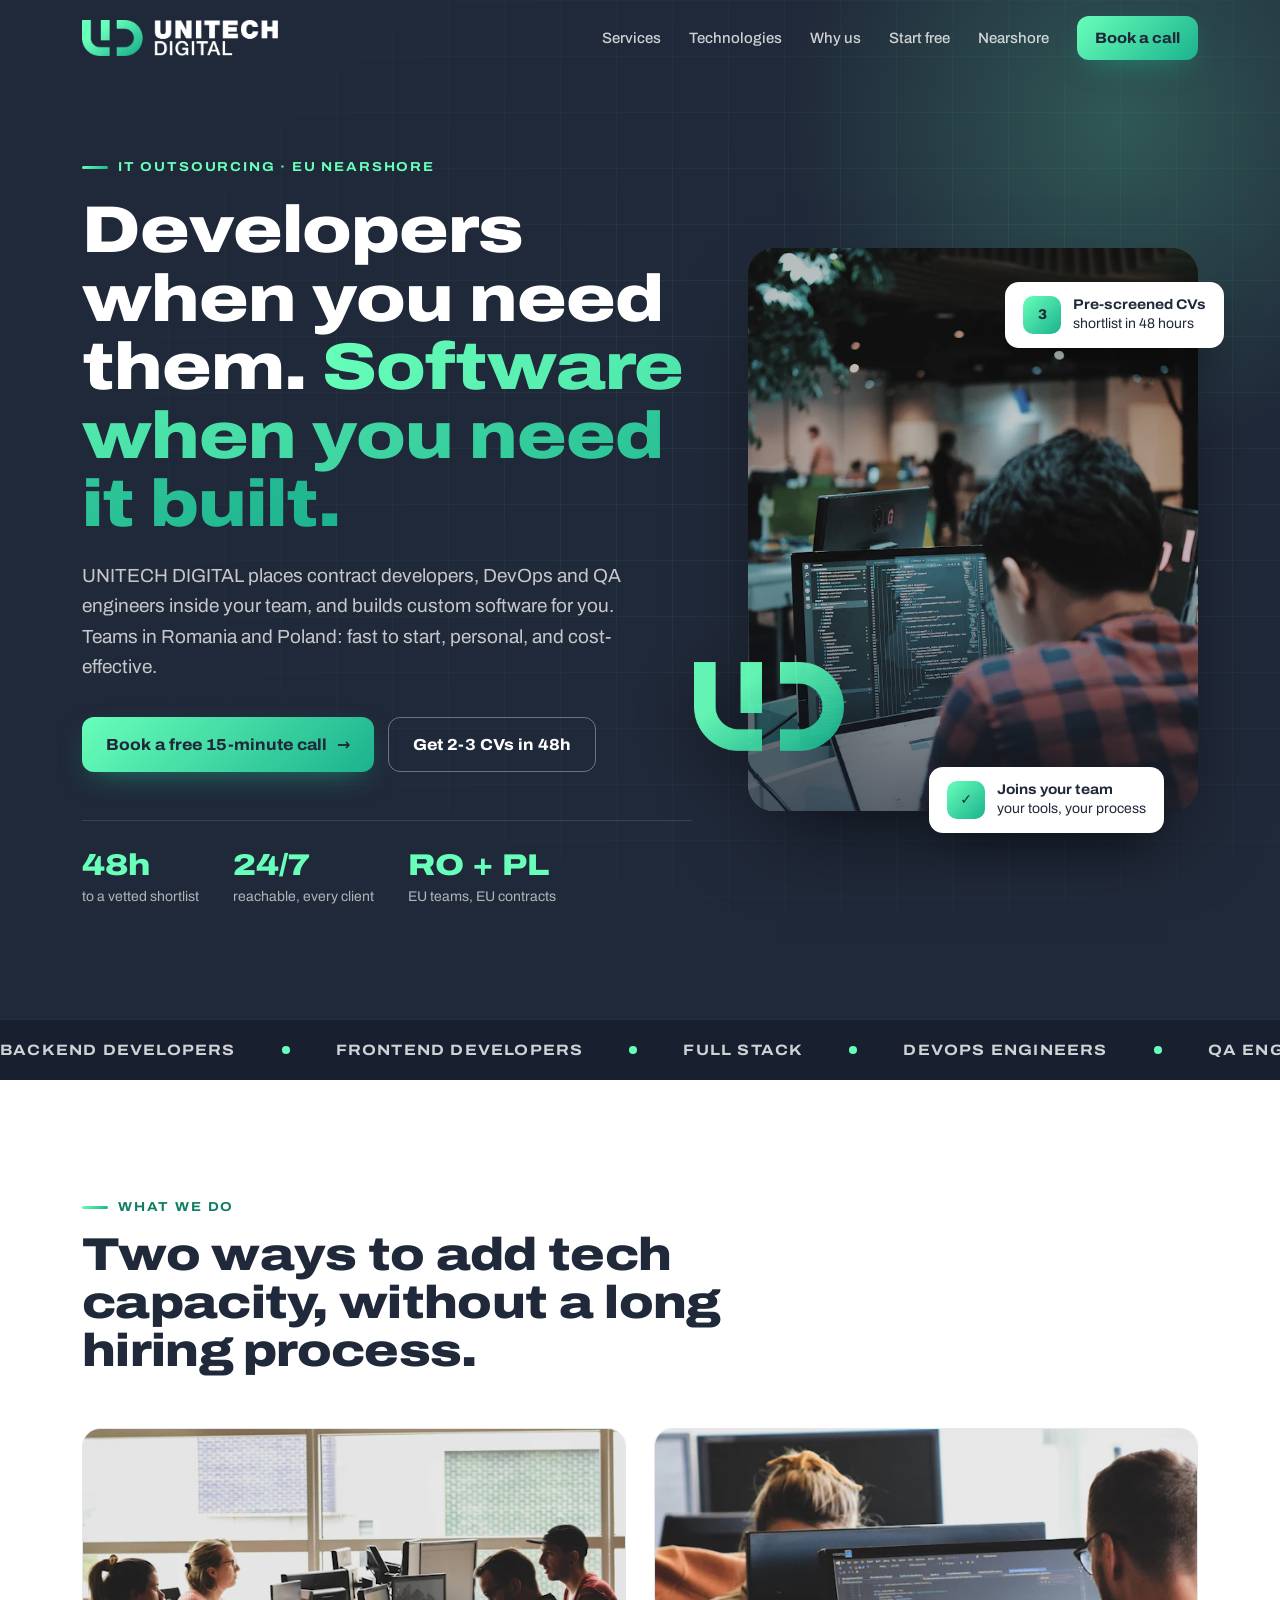
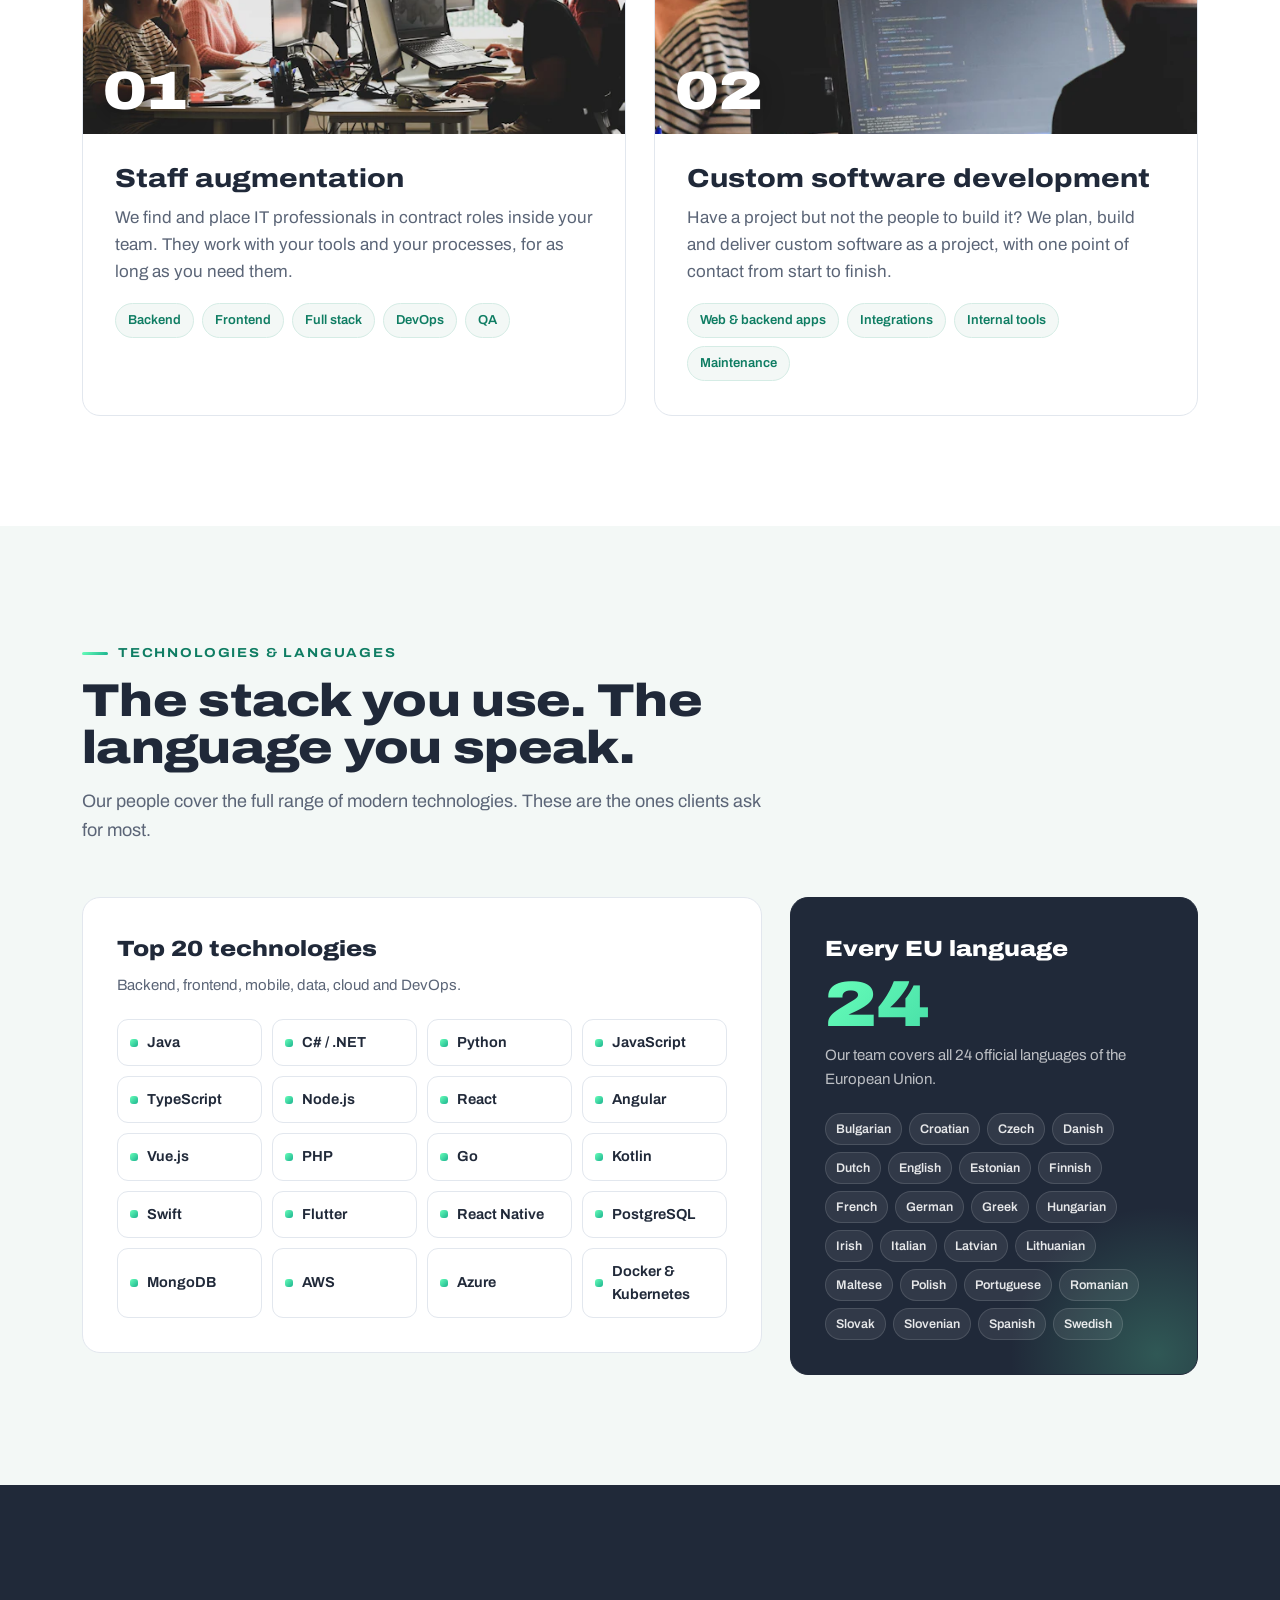
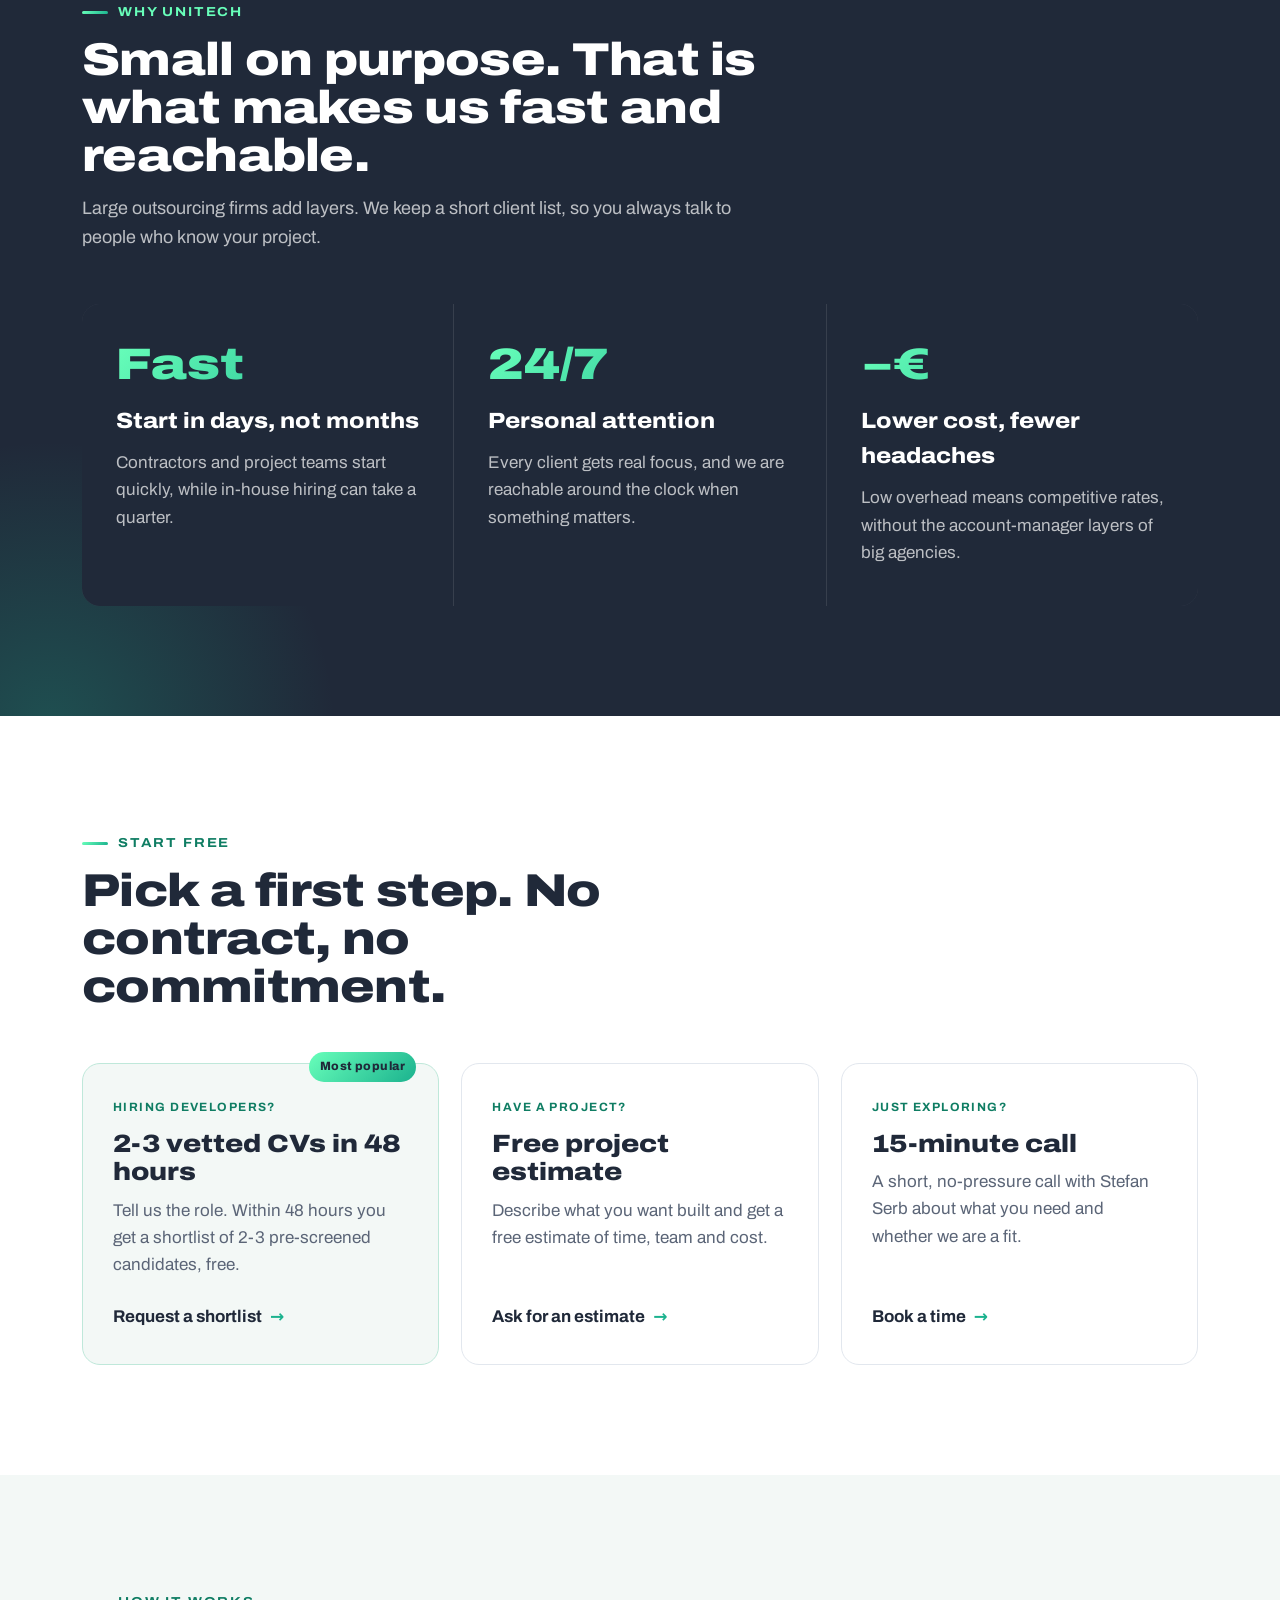
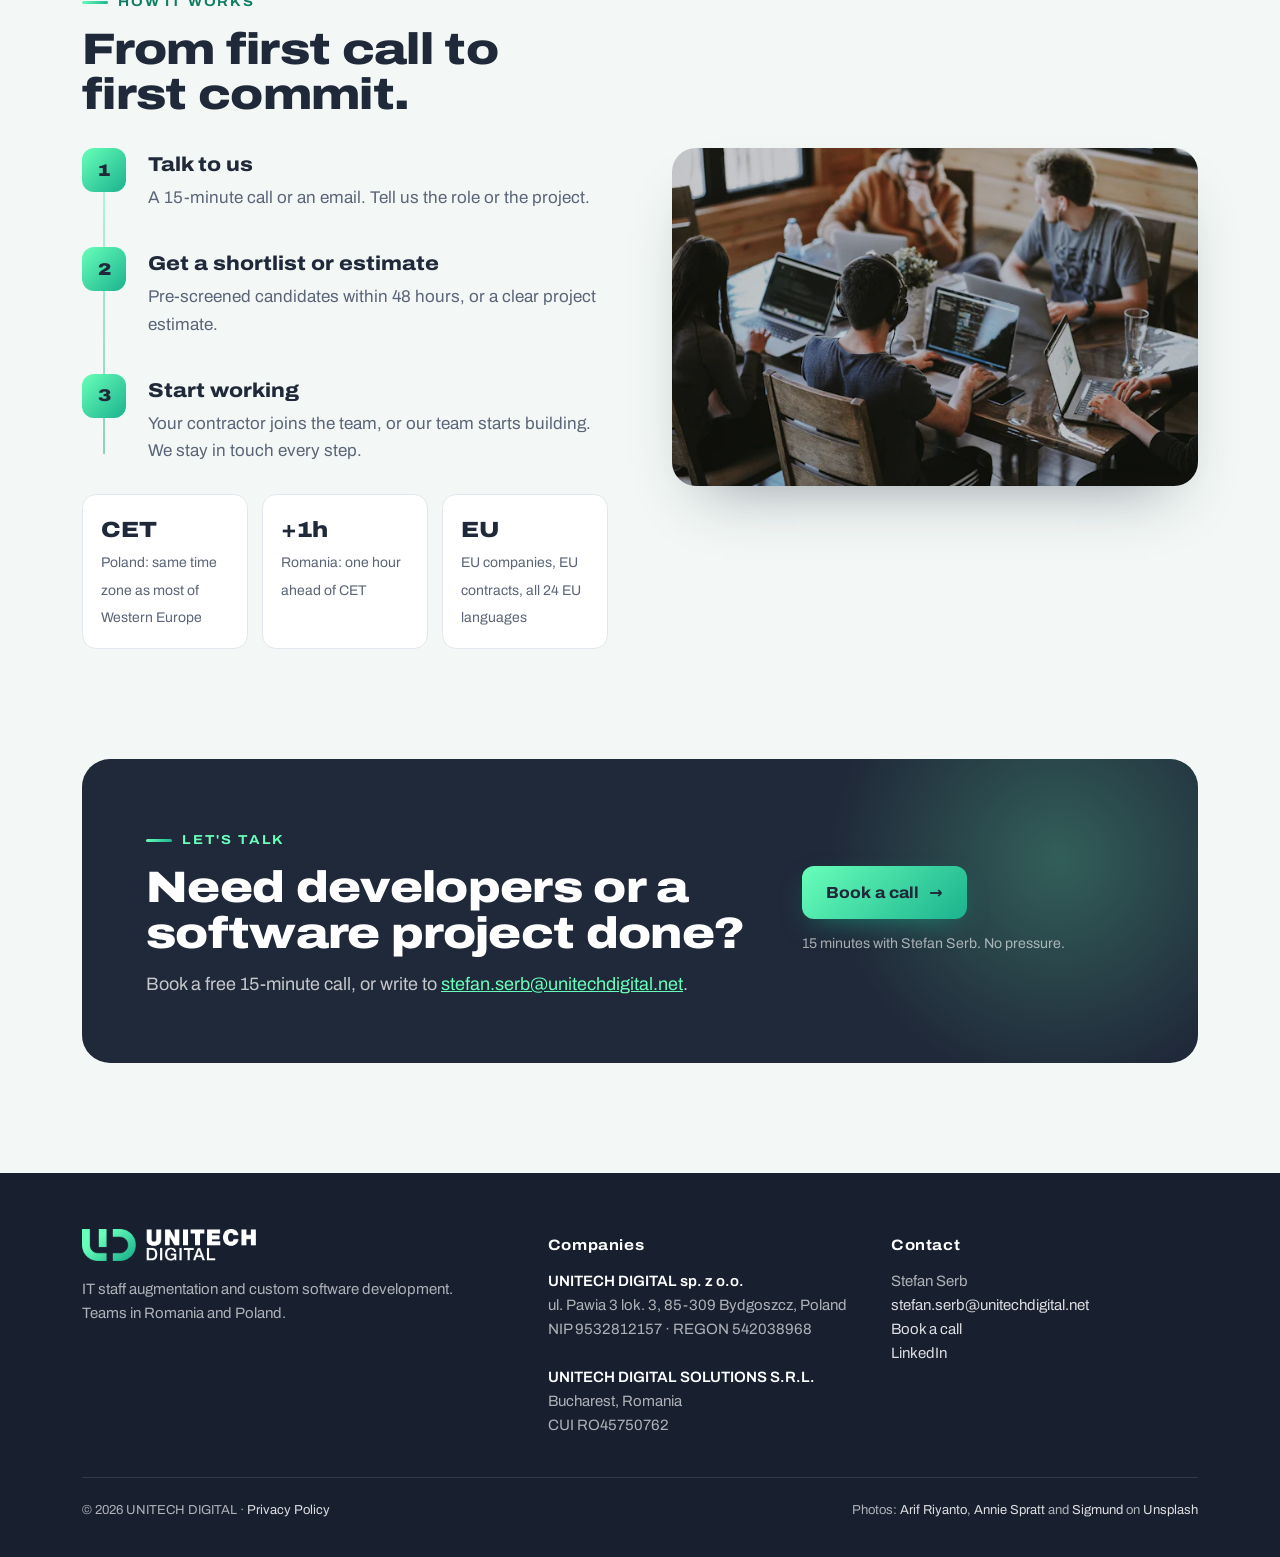
==== commit 159ec621: "Add technologies and languages, Romanian company, LinkedIn, privacy policy, SEO data, self-hosted fo" ====
--- a/index.html
+++ b/index.html
@@ -17,11 +17,66 @@
 <link rel="icon" type="image/png" sizes="32x32" href="assets/favicon-32x32.png">
 <link rel="icon" type="image/png" sizes="16x16" href="assets/favicon-16x16.png">
 <link rel="apple-touch-icon" href="assets/apple-icon-180x180.png">
-<link rel="preconnect" href="https://fonts.googleapis.com">
-<link rel="preconnect" href="https://fonts.gstatic.com" crossorigin>
-<link href="https://fonts.googleapis.com/css2?family=Archivo:wdth,wght@62..125,400..900&display=swap" rel="stylesheet">
-<link rel="preload" as="image" href="assets/hero.jpg">
+<link rel="preload" href="assets/fonts/archivo-latin.woff2" as="font" type="font/woff2" crossorigin>
+<link rel="preload" as="image" href="assets/hero-640.webp" imagesrcset="assets/hero-640.webp 640w, assets/hero-1100.webp 1100w" imagesizes="(max-width: 960px) 440px, 460px">
+<script type="application/ld+json">
+{
+  "@context": "https://schema.org",
+  "@graph": [
+    {
+      "@type": "Organization",
+      "@id": "https://unitechdigital.net/#org",
+      "name": "UNITECH DIGITAL",
+      "url": "https://unitechdigital.net/",
+      "logo": "https://unitechdigital.net/assets/logo.png",
+      "description": "IT staff augmentation (contract developers, DevOps and QA engineers) and custom software development, with EU nearshore teams in Romania and Poland.",
+      "email": "stefan.serb@unitechdigital.net",
+      "sameAs": ["https://www.linkedin.com/company/102183329/"],
+      "knowsLanguage": ["bg","hr","cs","da","nl","en","et","fi","fr","de","el","hu","ga","it","lv","lt","mt","pl","pt","ro","sk","sl","es","sv"],
+      "areaServed": "Europe",
+      "contactPoint": {
+        "@type": "ContactPoint",
+        "contactType": "sales",
+        "email": "stefan.serb@unitechdigital.net",
+        "name": "Stefan Serb"
+      },
+      "subOrganization": [
+        {
+          "@type": "Organization",
+          "legalName": "UNITECH DIGITAL sp. z o.o.",
+          "taxID": "9532812157",
+          "address": { "@type": "PostalAddress", "streetAddress": "ul. Pawia 3 lok. 3", "postalCode": "85-309", "addressLocality": "Bydgoszcz", "addressCountry": "PL" }
+        },
+        {
+          "@type": "Organization",
+          "legalName": "UNITECH DIGITAL SOLUTIONS S.R.L.",
+          "vatID": "RO45750762",
+          "address": { "@type": "PostalAddress", "addressLocality": "Bucharest", "addressCountry": "RO" }
+        }
+      ]
+    },
+    {
+      "@type": "WebSite",
+      "@id": "https://unitechdigital.net/#site",
+      "url": "https://unitechdigital.net/",
+      "name": "UNITECH DIGITAL",
+      "publisher": { "@id": "https://unitechdigital.net/#org" },
+      "inLanguage": "en"
+    }
+  ]
+}
+</script>
 <style>
+  @font-face {
+    font-family: "Archivo"; font-style: normal; font-weight: 400 900; font-stretch: 62% 125%; font-display: swap;
+    src: url(assets/fonts/archivo-latin-ext.woff2) format("woff2");
+    unicode-range: U+0100-02BA, U+02BD-02C5, U+02C7-02CC, U+02CE-02D7, U+02DD-02FF, U+0304, U+0308, U+0329, U+1D00-1DBF, U+1E00-1E9F, U+1EF2-1EFF, U+2020, U+20A0-20AB, U+20AD-20C4, U+2113, U+2C60-2C7F, U+A720-A7FF;
+  }
+  @font-face {
+    font-family: "Archivo"; font-style: normal; font-weight: 400 900; font-stretch: 62% 125%; font-display: swap;
+    src: url(assets/fonts/archivo-latin.woff2) format("woff2");
+    unicode-range: U+0000-00FF, U+0131, U+0152-0153, U+02BB-02BC, U+02C6, U+02DA, U+02DC, U+0304, U+0308, U+0329, U+2000-206F, U+20AC, U+2122, U+2191, U+2193, U+2212, U+2215, U+FEFF, U+FFFD;
+  }
   :root {
     --navy: #202939;
     --navy-2: #182030;
@@ -161,6 +216,27 @@
   .chips { display: flex; flex-wrap: wrap; gap: 8px; }
   .chip { font-size: 13px; font-weight: 600; padding: 6px 12px; border-radius: 999px; background: var(--soft); color: var(--green-text); border: 1px solid #d5ece5; }
 
+  /* Technologies + languages */
+  .stack { background: var(--soft); }
+  .stack-grid { display: grid; grid-template-columns: 1.25fr 0.75fr; gap: 28px; align-items: start; }
+  .panel { background: #fff; border: 1px solid var(--line); border-radius: var(--radius); padding: 34px; }
+  .panel h3 { font-stretch: 115%; font-weight: 850; font-size: 22px; margin: 0 0 6px; }
+  .panel > p { color: var(--muted); margin: 0 0 22px; font-size: 15px; }
+  .tech { display: grid; grid-template-columns: repeat(4, 1fr); gap: 10px; }
+  .tech span {
+    display: flex; align-items: center; gap: 9px; padding: 11px 12px; border-radius: 11px;
+    border: 1px solid var(--line); font-weight: 650; font-size: 14.5px; background: #fff;
+    transition: border-color .2s ease, transform .2s ease;
+  }
+  .tech span::before { content: ""; width: 8px; height: 8px; border-radius: 3px; background: var(--grad); flex: none; }
+  .tech span:hover { border-color: var(--green); transform: translateY(-2px); }
+  .panel.dark { background: var(--navy); border-color: var(--navy); color: #fff; position: relative; overflow: hidden; }
+  .panel.dark::after { content: ""; position: absolute; right: -120px; bottom: -140px; width: 320px; height: 320px; background: radial-gradient(circle, rgba(104,255,186,0.22), transparent 65%); }
+  .panel.dark > p { color: rgba(255,255,255,0.7); }
+  .langs-big { font-stretch: 125%; font-weight: 900; font-size: 64px; line-height: 1; background: var(--grad); -webkit-background-clip: text; background-clip: text; color: transparent; margin: 4px 0 6px; }
+  .langs { position: relative; z-index: 1; display: flex; flex-wrap: wrap; gap: 7px; }
+  .langs span { font-size: 12.5px; font-weight: 600; padding: 5px 10px; border-radius: 999px; background: rgba(255,255,255,0.08); color: rgba(255,255,255,0.88); border: 1px solid rgba(255,255,255,0.12); }
+
   /* Why */
   .why { background: var(--navy); color: #fff; position: relative; overflow: hidden; }
   .why::before {
@@ -244,7 +320,9 @@
     .hero-visual { max-width: 440px; margin: 0 auto; width: 100%; }
     .hero-visual .mark { width: 110px; left: -16px; }
     .float.f1 { right: -6px; }
-    .services, .offers, .why-grid { grid-template-columns: 1fr; }
+    .services, .offers, .why-grid, .stack-grid { grid-template-columns: 1fr; }
+    .tech { grid-template-columns: repeat(2, 1fr); }
+    .panel { padding: 26px 22px; }
     footer .cols { grid-template-columns: 1fr; }
     nav.links a:not(.btn) { display: none; }
     section.block { padding: 80px 0; }
@@ -266,6 +344,7 @@
     <a class="logo" href="#"><img src="assets/logo-white.png" alt="UNITECH DIGITAL" width="196" height="36"></a>
     <nav class="links">
       <a href="#services">Services</a>
+      <a href="#technologies">Technologies</a>
       <a href="#why">Why us</a>
       <a href="#start">Start free</a>
       <a href="#nearshore">Nearshore</a>
@@ -292,7 +371,7 @@
         </div>
       </div>
       <div class="hero-visual rise d3">
-        <div class="frame"><img src="assets/hero.jpg" alt="A developer writing code at a desk in a busy office" width="1000" height="1250"></div>
+        <div class="frame"><img src="assets/hero-640.webp" srcset="assets/hero-640.webp 640w, assets/hero-1100.webp 1100w" sizes="(max-width: 960px) 440px, 460px" alt="A developer writing code at a desk in a busy office" width="640" height="800" fetchpriority="high"></div>
         <img class="mark" src="assets/mark.png" alt="" width="913" height="541">
         <div class="float f1"><span class="dot">3</span><div><b>Pre-screened CVs</b>shortlist in 48 hours</div></div>
         <div class="float f2"><span class="dot">&#10003;</span><div><b>Joins your team</b>your tools, your process</div></div>
@@ -315,7 +394,7 @@
       </div>
       <div class="services">
         <article class="svc reveal">
-          <div class="ph"><img src="assets/team.jpg" alt="A team of developers working at their computers" loading="lazy" width="1400" height="900"><span class="num">01</span></div>
+          <div class="ph"><img src="assets/team-640.webp" srcset="assets/team-640.webp 640w, assets/team-1100.webp 1100w" sizes="(max-width: 960px) 100vw, 560px" alt="A team of developers working at their computers" loading="lazy" decoding="async" width="640" height="412"><span class="num">01</span></div>
           <div class="body">
             <h3>Staff augmentation</h3>
             <p>We find and place IT professionals in contract roles inside your team. They work with your tools and your processes, for as long as you need them.</p>
@@ -323,13 +402,47 @@
           </div>
         </article>
         <article class="svc reveal">
-          <div class="ph"><img src="assets/code.jpg" alt="Two developers working on code on large monitors" loading="lazy" width="1400" height="900"><span class="num">02</span></div>
+          <div class="ph"><img src="assets/code-640.webp" srcset="assets/code-640.webp 640w, assets/code-1100.webp 1100w" sizes="(max-width: 960px) 100vw, 560px" alt="Two developers working on code on large monitors" loading="lazy" decoding="async" width="640" height="412"><span class="num">02</span></div>
           <div class="body">
             <h3>Custom software development</h3>
             <p>Have a project but not the people to build it? We plan, build and deliver custom software as a project, with one point of contact from start to finish.</p>
             <div class="chips"><span class="chip">Web &amp; backend apps</span><span class="chip">Integrations</span><span class="chip">Internal tools</span><span class="chip">Maintenance</span></div>
           </div>
         </article>
+      </div>
+    </div>
+  </section>
+
+  <section class="block stack" id="technologies">
+    <div class="wrap">
+      <div class="head reveal">
+        <div class="kicker">Technologies &amp; languages</div>
+        <h2 class="display">The stack you use. The language you speak.</h2>
+        <p>Our people cover the full range of modern technologies. These are the ones clients ask for most.</p>
+      </div>
+      <div class="stack-grid">
+        <div class="panel reveal">
+          <h3>Top 20 technologies</h3>
+          <p>Backend, frontend, mobile, data, cloud and DevOps.</p>
+          <div class="tech">
+            <span>Java</span><span>C# / .NET</span><span>Python</span><span>JavaScript</span>
+            <span>TypeScript</span><span>Node.js</span><span>React</span><span>Angular</span>
+            <span>Vue.js</span><span>PHP</span><span>Go</span><span>Kotlin</span>
+            <span>Swift</span><span>Flutter</span><span>React Native</span><span>PostgreSQL</span>
+            <span>MongoDB</span><span>AWS</span><span>Azure</span><span>Docker &amp; Kubernetes</span>
+          </div>
+        </div>
+        <div class="panel dark reveal">
+          <h3>Every EU language</h3>
+          <div class="langs-big">24</div>
+          <p>Our team covers all 24 official languages of the European Union.</p>
+          <div class="langs">
+            <span>Bulgarian</span><span>Croatian</span><span>Czech</span><span>Danish</span><span>Dutch</span><span>English</span>
+            <span>Estonian</span><span>Finnish</span><span>French</span><span>German</span><span>Greek</span><span>Hungarian</span>
+            <span>Irish</span><span>Italian</span><span>Latvian</span><span>Lithuanian</span><span>Maltese</span><span>Polish</span>
+            <span>Portuguese</span><span>Romanian</span><span>Slovak</span><span>Slovenian</span><span>Spanish</span><span>Swedish</span>
+          </div>
+        </div>
       </div>
     </div>
   </section>
@@ -392,10 +505,10 @@
         <div class="tz">
           <div><b>CET</b><span>Poland: same time zone as most of Western Europe</span></div>
           <div><b>+1h</b><span>Romania: one hour ahead of CET</span></div>
-          <div><b>EU</b><span>EU companies, EU contracts and invoicing</span></div>
-        </div>
-      </div>
-      <div class="ph reveal"><img src="assets/work.jpg" alt="A team of developers working on laptops around a table" loading="lazy" width="1400" height="900"></div>
+          <div><b>EU</b><span>EU companies, EU contracts, all 24 EU languages</span></div>
+        </div>
+      </div>
+      <div class="ph reveal"><img src="assets/work-640.webp" srcset="assets/work-640.webp 640w, assets/work-1100.webp 1100w" sizes="(max-width: 960px) 100vw, 540px" alt="A team of developers working on laptops around a table" loading="lazy" decoding="async" width="640" height="412"></div>
     </div>
   </section>
 
@@ -424,20 +537,24 @@
         <div>IT staff augmentation and custom software development.<br>Teams in Romania and Poland.</div>
       </div>
       <div>
-        <h4>Company</h4>
-        UNITECH DIGITAL sp. z o.o.<br>
-        ul. Pawia 3 lok. 3<br>85-309 Bydgoszcz, Poland<br>
-        NIP 9532812157 &middot; REGON 542038968
+        <h4>Companies</h4>
+        <b style="color:#fff;font-weight:600">UNITECH DIGITAL sp. z o.o.</b><br>
+        ul. Pawia 3 lok. 3, 85-309 Bydgoszcz, Poland<br>
+        NIP 9532812157 &middot; REGON 542038968<br><br>
+        <b style="color:#fff;font-weight:600">UNITECH DIGITAL SOLUTIONS S.R.L.</b><br>
+        Bucharest, Romania<br>
+        CUI RO45750762
       </div>
       <div>
         <h4>Contact</h4>
         Stefan Serb<br>
         <a href="mailto:stefan.serb@unitechdigital.net">stefan.serb@unitechdigital.net</a><br>
-        <a href="https://calendly.com/stefan-serb-unitechdigital" target="_blank" rel="noopener">Book a call</a>
+        <a href="https://calendly.com/stefan-serb-unitechdigital" target="_blank" rel="noopener">Book a call</a><br>
+        <a href="https://www.linkedin.com/company/102183329/" target="_blank" rel="noopener">LinkedIn</a>
       </div>
     </div>
     <div class="legal">
-      <span>&copy; <span id="y">2026</span> UNITECH DIGITAL</span>
+      <span>&copy; <span id="y">2026</span> UNITECH DIGITAL &middot; <a href="privacy.html">Privacy Policy</a></span>
       <span>Photos: <a href="https://unsplash.com/@arifriyanto" target="_blank" rel="noopener">Arif Riyanto</a>, <a href="https://unsplash.com/@anniespratt" target="_blank" rel="noopener">Annie Spratt</a> and <a href="https://unsplash.com/@sigmund" target="_blank" rel="noopener">Sigmund</a> on <a href="https://unsplash.com" target="_blank" rel="noopener">Unsplash</a></span>
     </div>
   </div>
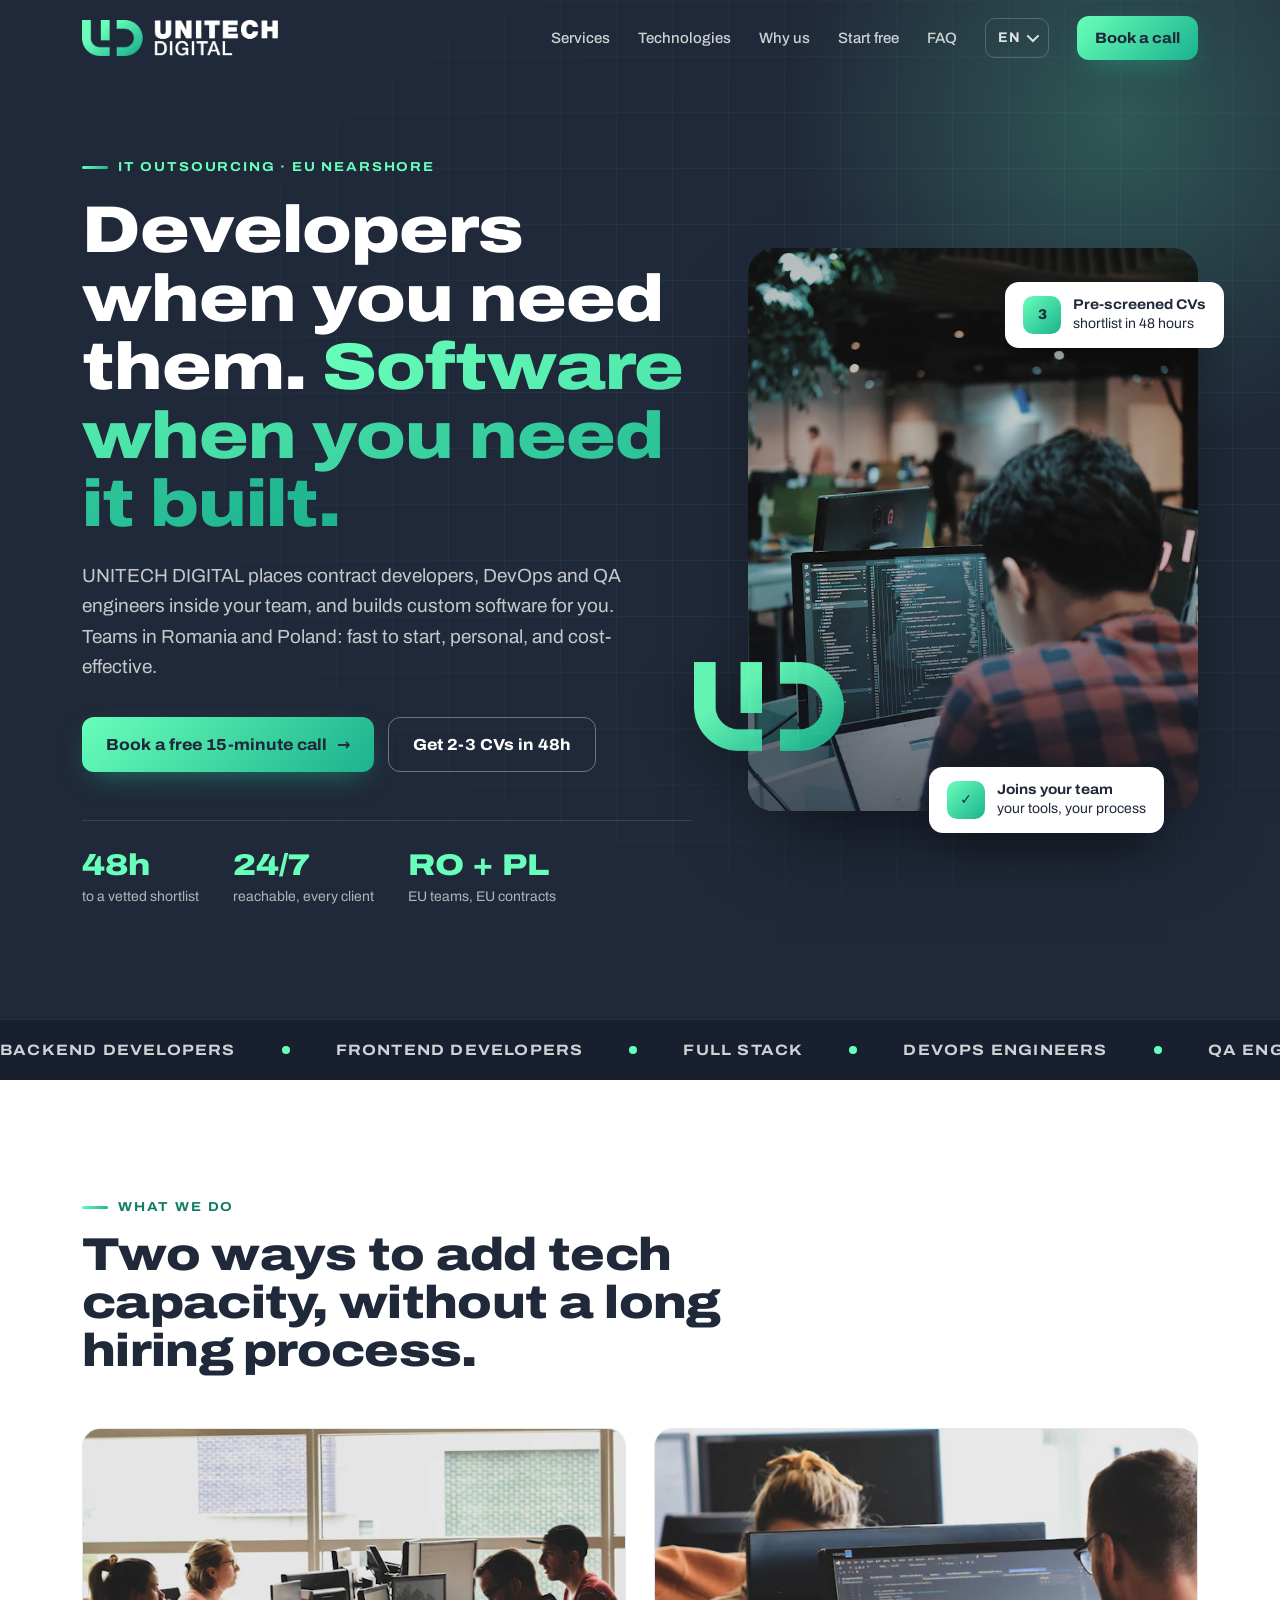
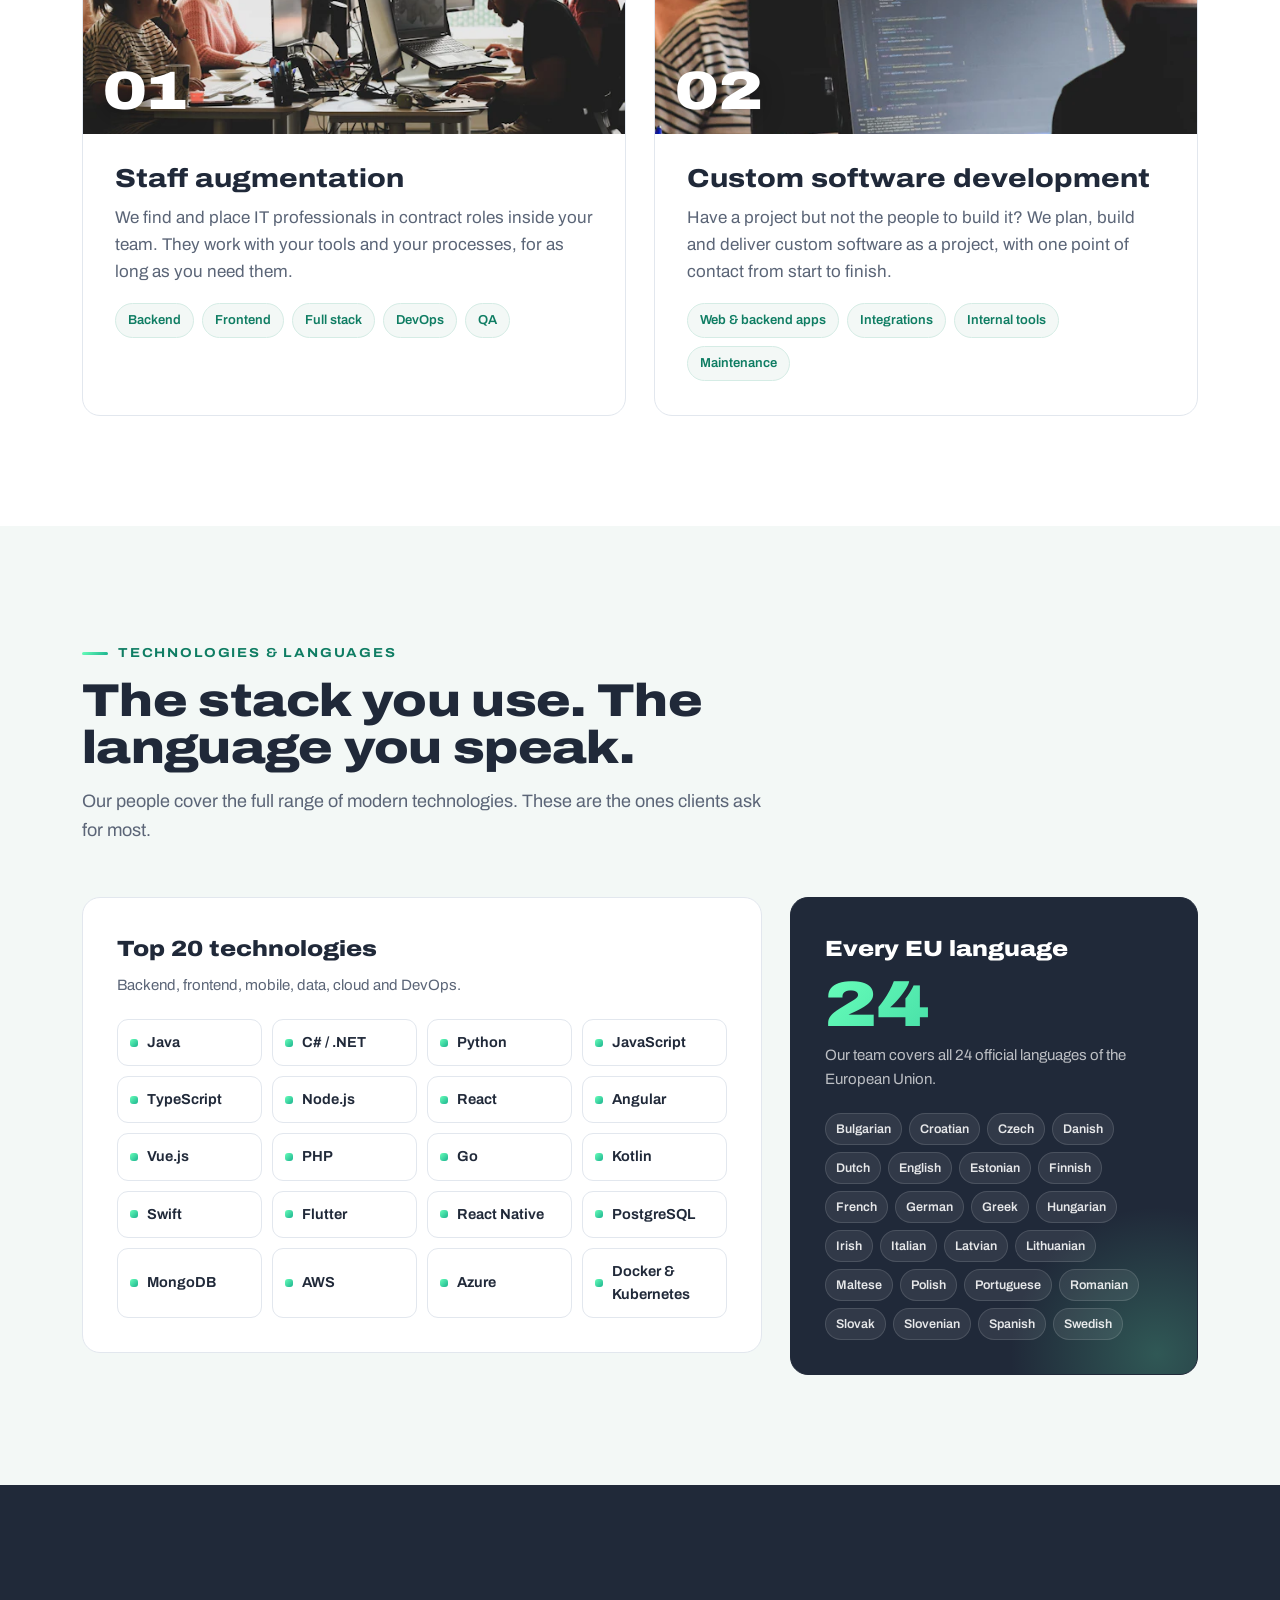
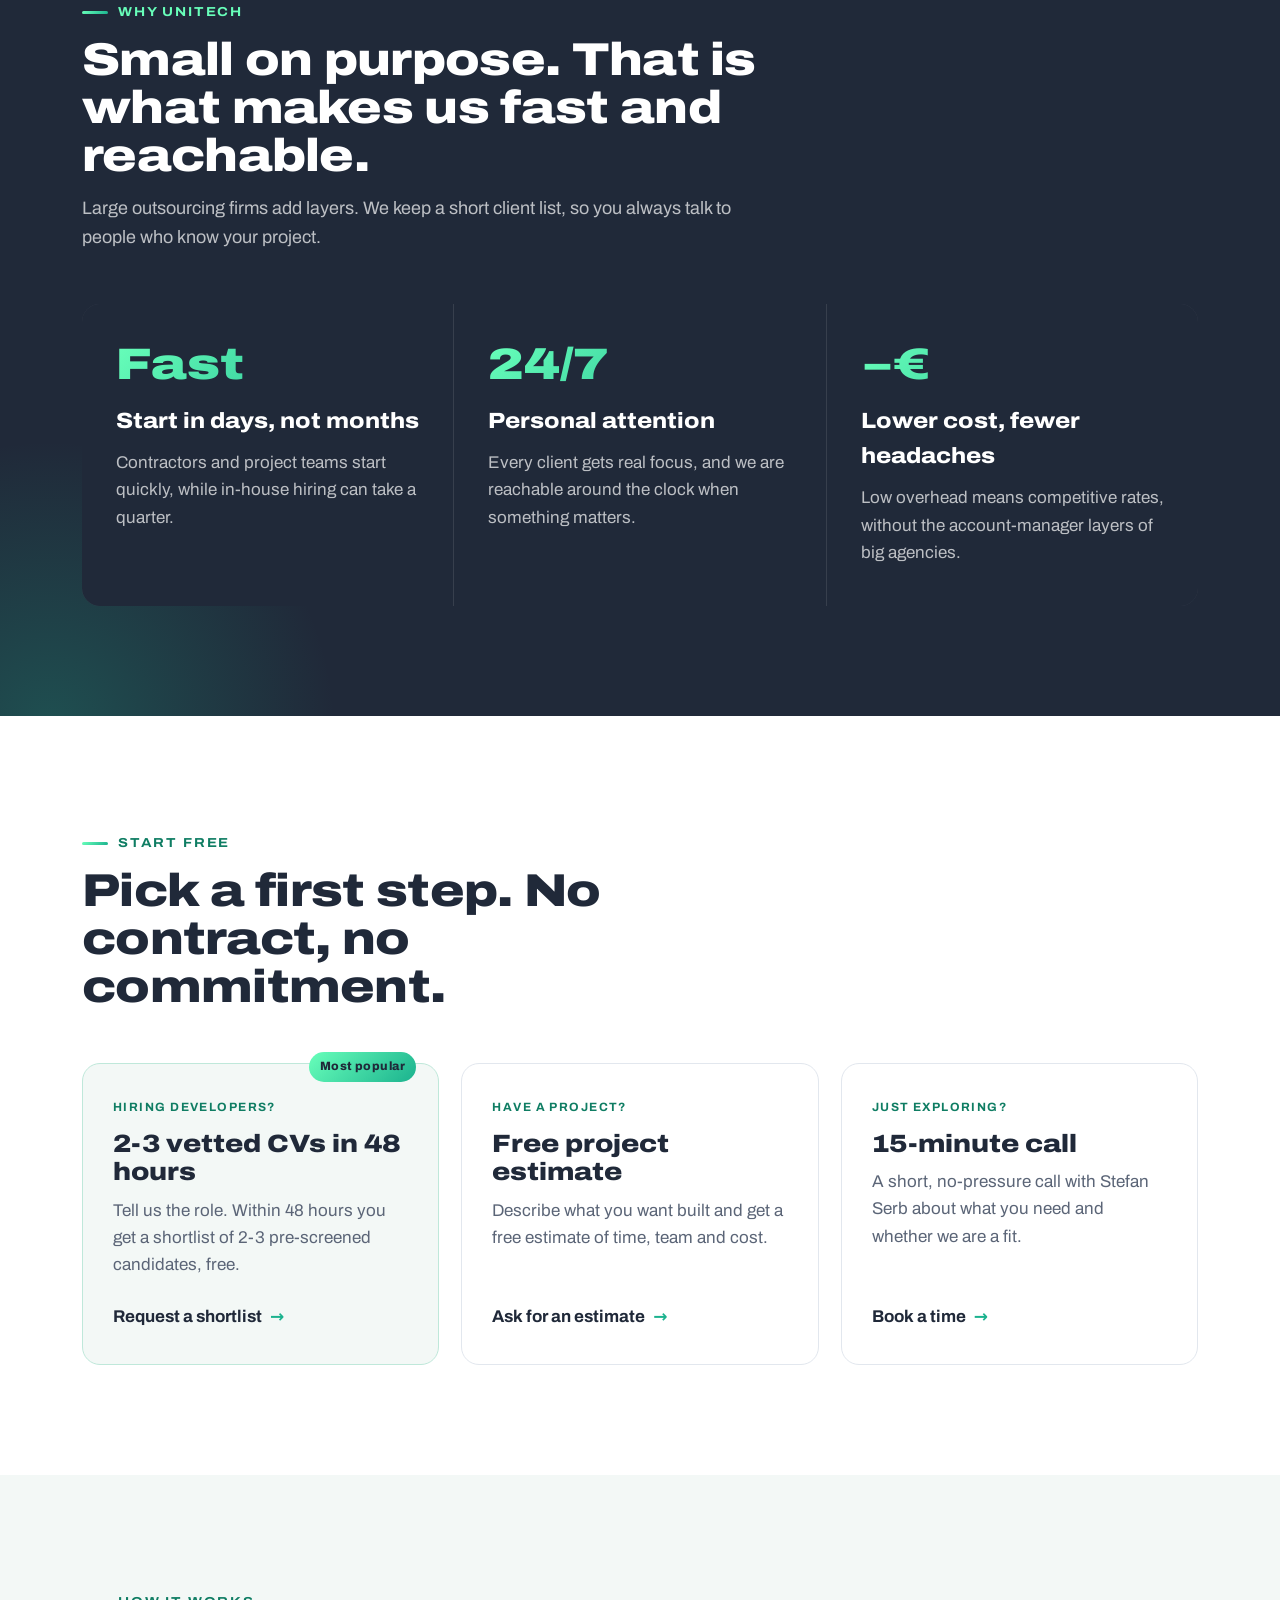
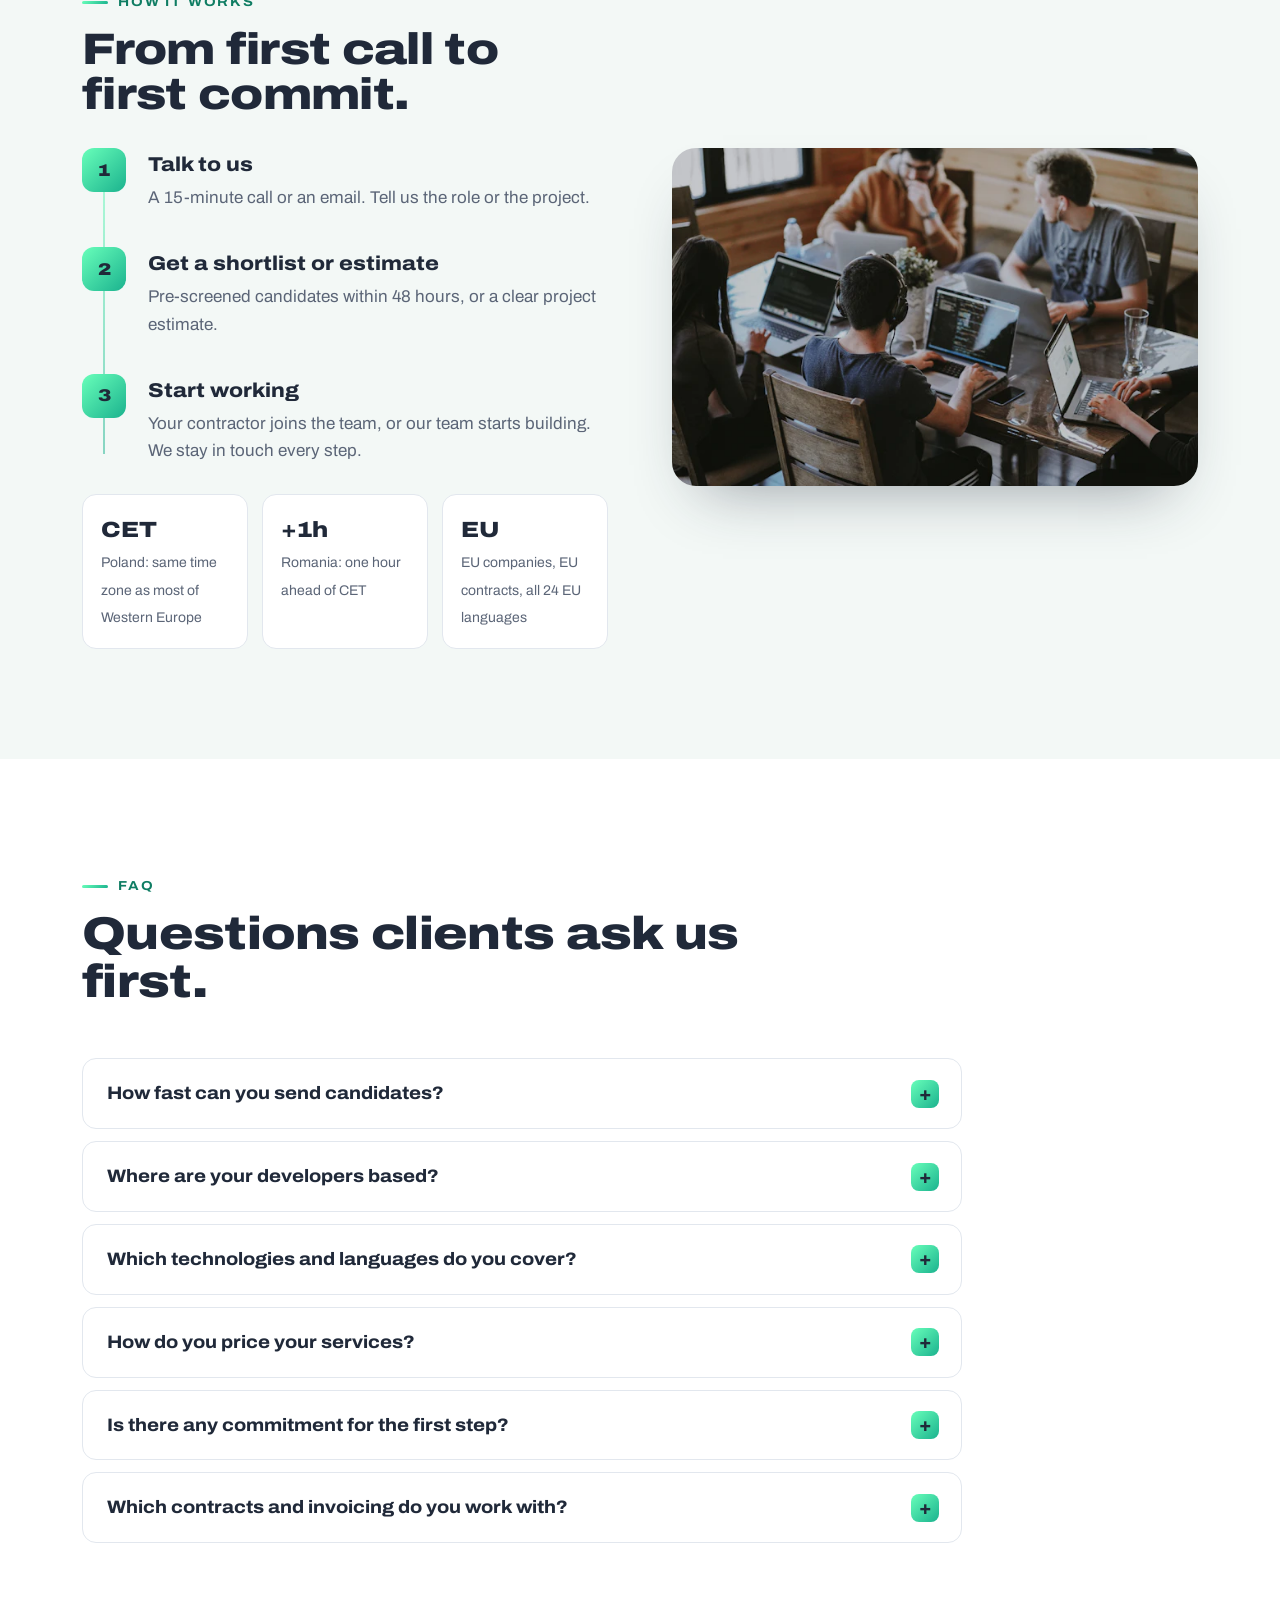
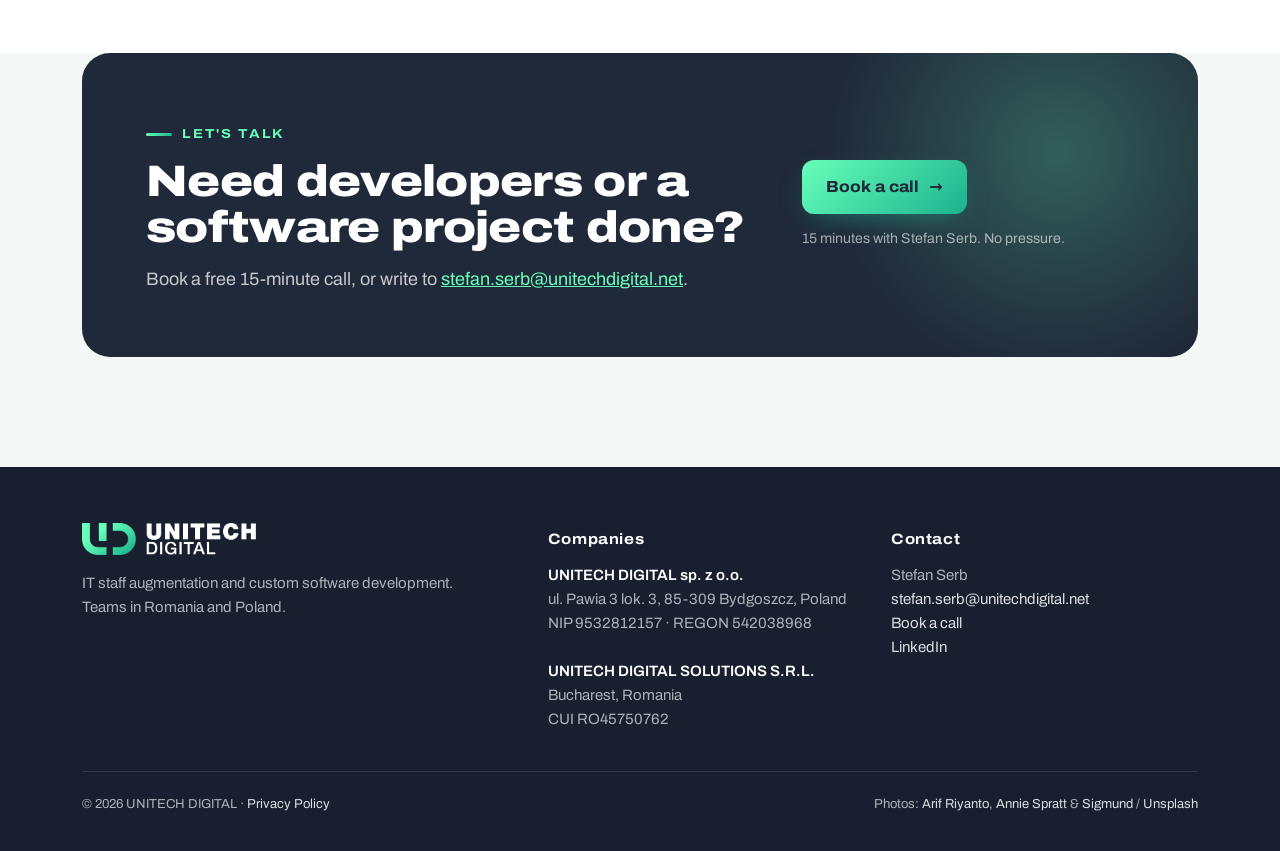
==== commit 33462de4: "Multilingual site: 11 languages from one template, FAQ, language menu, shared stylesheet, 404 page, " ====
--- a/index.html
+++ b/index.html
@@ -7,10 +7,23 @@
 <meta name="description" content="UNITECH DIGITAL: contract developers, DevOps and QA engineers, and custom software development. EU nearshore teams in Romania and Poland. Fast, personal, cost-effective.">
 <script>document.documentElement.classList.add('js');</script>
 <link rel="canonical" href="https://unitechdigital.net/">
+<link rel="alternate" hreflang="en" href="https://unitechdigital.net/">
+<link rel="alternate" hreflang="fr" href="https://unitechdigital.net/fr/">
+<link rel="alternate" hreflang="nl" href="https://unitechdigital.net/nl/">
+<link rel="alternate" hreflang="de" href="https://unitechdigital.net/de/">
+<link rel="alternate" hreflang="it" href="https://unitechdigital.net/it/">
+<link rel="alternate" hreflang="es" href="https://unitechdigital.net/es/">
+<link rel="alternate" hreflang="pt" href="https://unitechdigital.net/pt/">
+<link rel="alternate" hreflang="pl" href="https://unitechdigital.net/pl/">
+<link rel="alternate" hreflang="sv" href="https://unitechdigital.net/sv/">
+<link rel="alternate" hreflang="da" href="https://unitechdigital.net/da/">
+<link rel="alternate" hreflang="fi" href="https://unitechdigital.net/fi/">
+<link rel="alternate" hreflang="x-default" href="https://unitechdigital.net/">
 <meta property="og:title" content="UNITECH DIGITAL | IT staff augmentation and custom software">
 <meta property="og:description" content="Contract developers, DevOps and QA engineers, and custom software. EU nearshore teams in Romania and Poland.">
 <meta property="og:url" content="https://unitechdigital.net/">
 <meta property="og:type" content="website">
+<meta property="og:locale" content="en_GB">
 <meta property="og:image" content="https://unitechdigital.net/assets/logo.png">
 <meta name="theme-color" content="#202939">
 <link rel="icon" href="assets/favicon.ico" sizes="any">
@@ -19,6 +32,7 @@
 <link rel="apple-touch-icon" href="assets/apple-icon-180x180.png">
 <link rel="preload" href="assets/fonts/archivo-latin.woff2" as="font" type="font/woff2" crossorigin>
 <link rel="preload" as="image" href="assets/hero-640.webp" imagesrcset="assets/hero-640.webp 640w, assets/hero-1100.webp 1100w" imagesizes="(max-width: 960px) 440px, 460px">
+<link rel="stylesheet" href="assets/site.css">
 <script type="application/ld+json">
 {
   "@context": "https://schema.org",
@@ -29,10 +43,37 @@
       "name": "UNITECH DIGITAL",
       "url": "https://unitechdigital.net/",
       "logo": "https://unitechdigital.net/assets/logo.png",
-      "description": "IT staff augmentation (contract developers, DevOps and QA engineers) and custom software development, with EU nearshore teams in Romania and Poland.",
+      "description": "Contract developers, DevOps and QA engineers, and custom software. EU nearshore teams in Romania and Poland.",
       "email": "stefan.serb@unitechdigital.net",
-      "sameAs": ["https://www.linkedin.com/company/102183329/"],
-      "knowsLanguage": ["bg","hr","cs","da","nl","en","et","fi","fr","de","el","hu","ga","it","lv","lt","mt","pl","pt","ro","sk","sl","es","sv"],
+      "sameAs": [
+        "https://www.linkedin.com/company/102183329/"
+      ],
+      "knowsLanguage": [
+        "bg",
+        "hr",
+        "cs",
+        "da",
+        "nl",
+        "en",
+        "et",
+        "fi",
+        "fr",
+        "de",
+        "el",
+        "hu",
+        "ga",
+        "it",
+        "lv",
+        "lt",
+        "mt",
+        "pl",
+        "pt",
+        "ro",
+        "sk",
+        "sl",
+        "es",
+        "sv"
+      ],
       "areaServed": "Europe",
       "contactPoint": {
         "@type": "ContactPoint",
@@ -45,309 +86,107 @@
           "@type": "Organization",
           "legalName": "UNITECH DIGITAL sp. z o.o.",
           "taxID": "9532812157",
-          "address": { "@type": "PostalAddress", "streetAddress": "ul. Pawia 3 lok. 3", "postalCode": "85-309", "addressLocality": "Bydgoszcz", "addressCountry": "PL" }
+          "address": {
+            "@type": "PostalAddress",
+            "streetAddress": "ul. Pawia 3 lok. 3",
+            "postalCode": "85-309",
+            "addressLocality": "Bydgoszcz",
+            "addressCountry": "PL"
+          }
         },
         {
           "@type": "Organization",
           "legalName": "UNITECH DIGITAL SOLUTIONS S.R.L.",
           "vatID": "RO45750762",
-          "address": { "@type": "PostalAddress", "addressLocality": "Bucharest", "addressCountry": "RO" }
+          "address": {
+            "@type": "PostalAddress",
+            "addressLocality": "Bucharest",
+            "addressCountry": "RO"
+          }
         }
       ]
     },
     {
-      "@type": "WebSite",
-      "@id": "https://unitechdigital.net/#site",
+      "@type": "WebPage",
+      "@id": "https://unitechdigital.net/#page",
       "url": "https://unitechdigital.net/",
-      "name": "UNITECH DIGITAL",
-      "publisher": { "@id": "https://unitechdigital.net/#org" },
-      "inLanguage": "en"
+      "name": "UNITECH DIGITAL | IT staff augmentation and custom software",
+      "inLanguage": "en",
+      "about": {
+        "@id": "https://unitechdigital.net/#org"
+      }
+    },
+    {
+      "@type": "FAQPage",
+      "@id": "https://unitechdigital.net/#faq",
+      "inLanguage": "en",
+      "mainEntity": [
+        {
+          "@type": "Question",
+          "name": "How fast can you send candidates?",
+          "acceptedAnswer": {
+            "@type": "Answer",
+            "text": "Within 48 hours of understanding the role, we send a shortlist of 2-3 pre-screened candidates. The shortlist is free and you decide whether to interview."
+          }
+        },
+        {
+          "@type": "Question",
+          "name": "Where are your developers based?",
+          "acceptedAnswer": {
+            "@type": "Answer",
+            "text": "Our teams are in Romania and Poland, inside the EU. Poland shares the time zone of most of Western Europe, and Romania is one hour ahead, so working hours overlap fully."
+          }
+        },
+        {
+          "@type": "Question",
+          "name": "Which technologies and languages do you cover?",
+          "acceptedAnswer": {
+            "@type": "Answer",
+            "text": "The full range of modern technologies, from Java, .NET, Python and JavaScript to mobile, data, AWS, Azure and DevOps. Our team covers all 24 official EU languages."
+          }
+        },
+        {
+          "@type": "Question",
+          "name": "How do you price your services?",
+          "acceptedAnswer": {
+            "@type": "Answer",
+            "text": "Our rates are competitive because we are a small team with low overhead. We quote per role or per project after a short call, so you only pay for what you actually need."
+          }
+        },
+        {
+          "@type": "Question",
+          "name": "Is there any commitment for the first step?",
+          "acceptedAnswer": {
+            "@type": "Answer",
+            "text": "No. The 15-minute call, the CV shortlist and the project estimate are all free, with no contract and no obligation."
+          }
+        },
+        {
+          "@type": "Question",
+          "name": "Which contracts and invoicing do you work with?",
+          "acceptedAnswer": {
+            "@type": "Answer",
+            "text": "You contract with an EU company, UNITECH DIGITAL sp. z o.o. in Poland or UNITECH DIGITAL SOLUTIONS S.R.L. in Romania, with standard EU invoicing."
+          }
+        }
+      ]
     }
   ]
 }
 </script>
-<style>
-  @font-face {
-    font-family: "Archivo"; font-style: normal; font-weight: 400 900; font-stretch: 62% 125%; font-display: swap;
-    src: url(assets/fonts/archivo-latin-ext.woff2) format("woff2");
-    unicode-range: U+0100-02BA, U+02BD-02C5, U+02C7-02CC, U+02CE-02D7, U+02DD-02FF, U+0304, U+0308, U+0329, U+1D00-1DBF, U+1E00-1E9F, U+1EF2-1EFF, U+2020, U+20A0-20AB, U+20AD-20C4, U+2113, U+2C60-2C7F, U+A720-A7FF;
-  }
-  @font-face {
-    font-family: "Archivo"; font-style: normal; font-weight: 400 900; font-stretch: 62% 125%; font-display: swap;
-    src: url(assets/fonts/archivo-latin.woff2) format("woff2");
-    unicode-range: U+0000-00FF, U+0131, U+0152-0153, U+02BB-02BC, U+02C6, U+02DA, U+02DC, U+0304, U+0308, U+0329, U+2000-206F, U+20AC, U+2122, U+2191, U+2193, U+2212, U+2215, U+FEFF, U+FFFD;
-  }
-  :root {
-    --navy: #202939;
-    --navy-2: #182030;
-    --navy-3: #2a3448;
-    --ink: #202939;
-    --muted: #5b6577;
-    --line: #e2e7ee;
-    --paper: #ffffff;
-    --soft: #f3f8f6;
-    --mint: #68FFBA;
-    --green: #1BB28E;
-    --green-text: #0f7d63;
-    --grad: linear-gradient(135deg, #68FFBA 0%, #1BB28E 100%);
-    --radius: 18px;
-    --wide: "Archivo", system-ui, sans-serif;
-  }
-  * { box-sizing: border-box; }
-  html { scroll-behavior: smooth; }
-  body {
-    margin: 0; font-family: var(--wide); font-stretch: 100%;
-    color: var(--ink); background: var(--paper); line-height: 1.6; font-size: 17px;
-    -webkit-font-smoothing: antialiased;
-  }
-  img { max-width: 100%; display: block; }
-  a { color: var(--green-text); }
-  .wrap { max-width: 1160px; margin: 0 auto; padding: 0 22px; }
-  .display { font-stretch: 118%; font-weight: 850; letter-spacing: -0.015em; line-height: 1.04; }
-  .kicker {
-    display: inline-flex; align-items: center; gap: 10px;
-    font-stretch: 112%; font-weight: 700; font-size: 13px; letter-spacing: 0.14em; text-transform: uppercase;
-    color: var(--green-text);
-  }
-  .kicker::before { content: ""; width: 26px; height: 3px; border-radius: 2px; background: var(--grad); }
-  .on-dark .kicker { color: var(--mint); }
-
-  /* Buttons */
-  .btn {
-    display: inline-flex; align-items: center; gap: 10px;
-    padding: 14px 24px; border-radius: 12px; text-decoration: none;
-    font-weight: 750; font-stretch: 108%; font-size: 16px;
-    background: var(--grad); color: var(--navy) !important;
-    box-shadow: 0 10px 30px -12px rgba(27,178,142,0.7);
-    transition: transform .2s ease, box-shadow .2s ease;
-  }
-  .btn:hover { transform: translateY(-2px); box-shadow: 0 16px 34px -12px rgba(27,178,142,0.85); }
-  .btn .arr { transition: transform .2s ease; }
-  .btn:hover .arr { transform: translateX(4px); }
-  .btn.line { background: transparent; box-shadow: none; color: #fff !important; border: 1.5px solid rgba(255,255,255,0.35); }
-  .btn.line:hover { border-color: var(--mint); }
-  .btn.small { padding: 10px 18px; font-size: 15px; }
-
-  /* Header */
-  header.top { position: absolute; inset: 0 0 auto 0; z-index: 20; }
-  header.top.fixed {
-    position: fixed; background: rgba(32,41,57,0.92); backdrop-filter: blur(10px);
-    box-shadow: 0 6px 24px -12px rgba(0,0,0,0.5); animation: drop .35s ease;
-  }
-  @keyframes drop { from { transform: translateY(-100%); } to { transform: none; } }
-  .top .wrap { display: flex; align-items: center; justify-content: space-between; height: 76px; }
-  .top .logo img { height: 36px; width: auto; }
-  nav.links { display: flex; align-items: center; gap: 28px; }
-  nav.links a:not(.btn) { color: rgba(255,255,255,0.78); text-decoration: none; font-size: 15px; font-weight: 500; }
-  nav.links a:not(.btn):hover { color: var(--mint); }
-
-  /* Hero */
-  .hero {
-    position: relative; overflow: hidden; color: #fff; background: var(--navy);
-    padding: 150px 0 110px;
-  }
-  .hero::before {
-    content: ""; position: absolute; inset: 0;
-    background-image:
-      linear-gradient(rgba(104,255,186,0.06) 1px, transparent 1px),
-      linear-gradient(90deg, rgba(104,255,186,0.06) 1px, transparent 1px);
-    background-size: 56px 56px;
-    mask-image: radial-gradient(ellipse at 70% 40%, #000 20%, transparent 75%);
-  }
-  .hero::after {
-    content: ""; position: absolute; width: 760px; height: 760px; right: -220px; top: -260px;
-    background: radial-gradient(circle, rgba(104,255,186,0.22), transparent 62%); pointer-events: none;
-  }
-  .hero .wrap { position: relative; z-index: 1; display: grid; grid-template-columns: 1.15fr 0.85fr; gap: 56px; align-items: center; }
-  .hero h1 { font-size: clamp(38px, 5.4vw, 66px); margin: 18px 0 22px; }
-  .hero h1 .hl { background: var(--grad); -webkit-background-clip: text; background-clip: text; color: transparent; }
-  .hero .lead { font-size: 19px; color: rgba(255,255,255,0.74); max-width: 560px; margin: 0 0 34px; }
-  .hero .ctas { display: flex; gap: 14px; flex-wrap: wrap; }
-  .facts { display: flex; gap: 34px; flex-wrap: wrap; margin-top: 48px; padding-top: 28px; border-top: 1px solid rgba(255,255,255,0.12); }
-  .fact b { display: block; font-stretch: 120%; font-weight: 850; font-size: 30px; line-height: 1.1; color: var(--mint); }
-  .fact span { font-size: 14px; color: rgba(255,255,255,0.65); }
-
-  .hero-visual { position: relative; }
-  .hero-visual .frame {
-    position: relative; border-radius: 26px; overflow: hidden; aspect-ratio: 4 / 5;
-    box-shadow: 0 40px 80px -30px rgba(0,0,0,0.65);
-  }
-  .hero-visual .frame img { width: 100%; height: 100%; object-fit: cover; filter: saturate(0.85); }
-  .hero-visual .frame::after { content: ""; position: absolute; inset: 0; background: linear-gradient(180deg, transparent 55%, rgba(24,32,48,0.6)); }
-  .hero-visual .mark {
-    position: absolute; width: 150px; height: auto; left: -54px; bottom: 60px; opacity: 0.95;
-    filter: drop-shadow(0 18px 30px rgba(0,0,0,0.45));
-  }
-  .float {
-    position: absolute; background: #fff; color: var(--ink); border-radius: 14px; padding: 14px 18px;
-    box-shadow: 0 24px 50px -18px rgba(0,0,0,0.55); font-size: 14px; line-height: 1.35;
-    display: flex; gap: 12px; align-items: center;
-  }
-  .float .dot { width: 38px; height: 38px; border-radius: 10px; background: var(--grad); display: grid; place-items: center; font-weight: 850; color: var(--navy); flex: none; }
-  .float b { display: block; font-stretch: 110%; }
-  .float.f1 { top: 34px; right: -26px; animation: bob 6s ease-in-out infinite; }
-  .float.f2 { bottom: -22px; right: 34px; animation: bob 7s ease-in-out -2s infinite; }
-  @keyframes bob { 50% { transform: translateY(-8px); } }
-
-  /* Role strip */
-  .strip { background: var(--navy-2); color: rgba(255,255,255,0.8); overflow: hidden; border-top: 1px solid rgba(255,255,255,0.06); }
-  .strip .track { display: flex; gap: 46px; padding: 18px 0; width: max-content; animation: scroll 32s linear infinite; }
-  .strip span { font-stretch: 115%; font-weight: 700; font-size: 15px; letter-spacing: 0.08em; text-transform: uppercase; white-space: nowrap; display: inline-flex; align-items: center; gap: 46px; }
-  .strip span::after { content: ""; width: 8px; height: 8px; border-radius: 50%; background: var(--mint); }
-  @keyframes scroll { to { transform: translateX(-50%); } }
-
-  /* Sections */
-  section.block { padding: 110px 0; }
-  .head { max-width: 680px; margin-bottom: 52px; }
-  .head h2 { font-size: clamp(30px, 3.8vw, 46px); margin: 14px 0 14px; }
-  .head p { color: var(--muted); font-size: 18px; margin: 0; }
-
-  /* Services */
-  .services { display: grid; grid-template-columns: 1fr 1fr; gap: 28px; }
-  .svc { border: 1px solid var(--line); border-radius: var(--radius); overflow: hidden; background: #fff; transition: transform .3s ease, box-shadow .3s ease; }
-  .svc:hover { transform: translateY(-4px); box-shadow: 0 30px 60px -30px rgba(32,41,57,0.35); }
-  .svc .ph { position: relative; aspect-ratio: 16 / 9; overflow: hidden; }
-  .svc .ph img { width: 100%; height: 100%; object-fit: cover; transition: transform .6s ease; }
-  .svc:hover .ph img { transform: scale(1.04); }
-  .svc .num { position: absolute; left: 20px; bottom: 16px; font-stretch: 125%; font-weight: 900; font-size: 54px; line-height: 1; color: #fff; text-shadow: 0 6px 24px rgba(0,0,0,0.4); }
-  .svc .body { padding: 30px 32px 34px; }
-  .svc h3 { font-stretch: 115%; font-weight: 800; font-size: 26px; margin: 0 0 10px; line-height: 1.15; }
-  .svc p { color: var(--muted); margin: 0 0 18px; }
-  .chips { display: flex; flex-wrap: wrap; gap: 8px; }
-  .chip { font-size: 13px; font-weight: 600; padding: 6px 12px; border-radius: 999px; background: var(--soft); color: var(--green-text); border: 1px solid #d5ece5; }
-
-  /* Technologies + languages */
-  .stack { background: var(--soft); }
-  .stack-grid { display: grid; grid-template-columns: 1.25fr 0.75fr; gap: 28px; align-items: start; }
-  .panel { background: #fff; border: 1px solid var(--line); border-radius: var(--radius); padding: 34px; }
-  .panel h3 { font-stretch: 115%; font-weight: 850; font-size: 22px; margin: 0 0 6px; }
-  .panel > p { color: var(--muted); margin: 0 0 22px; font-size: 15px; }
-  .tech { display: grid; grid-template-columns: repeat(4, 1fr); gap: 10px; }
-  .tech span {
-    display: flex; align-items: center; gap: 9px; padding: 11px 12px; border-radius: 11px;
-    border: 1px solid var(--line); font-weight: 650; font-size: 14.5px; background: #fff;
-    transition: border-color .2s ease, transform .2s ease;
-  }
-  .tech span::before { content: ""; width: 8px; height: 8px; border-radius: 3px; background: var(--grad); flex: none; }
-  .tech span:hover { border-color: var(--green); transform: translateY(-2px); }
-  .panel.dark { background: var(--navy); border-color: var(--navy); color: #fff; position: relative; overflow: hidden; }
-  .panel.dark::after { content: ""; position: absolute; right: -120px; bottom: -140px; width: 320px; height: 320px; background: radial-gradient(circle, rgba(104,255,186,0.22), transparent 65%); }
-  .panel.dark > p { color: rgba(255,255,255,0.7); }
-  .langs-big { font-stretch: 125%; font-weight: 900; font-size: 64px; line-height: 1; background: var(--grad); -webkit-background-clip: text; background-clip: text; color: transparent; margin: 4px 0 6px; }
-  .langs { position: relative; z-index: 1; display: flex; flex-wrap: wrap; gap: 7px; }
-  .langs span { font-size: 12.5px; font-weight: 600; padding: 5px 10px; border-radius: 999px; background: rgba(255,255,255,0.08); color: rgba(255,255,255,0.88); border: 1px solid rgba(255,255,255,0.12); }
-
-  /* Why */
-  .why { background: var(--navy); color: #fff; position: relative; overflow: hidden; }
-  .why::before {
-    content: ""; position: absolute; width: 620px; height: 620px; left: -260px; bottom: -320px;
-    background: radial-gradient(circle, rgba(27,178,142,0.28), transparent 65%);
-  }
-  .why .head p { color: rgba(255,255,255,0.7); }
-  .why-grid { position: relative; display: grid; grid-template-columns: repeat(3, 1fr); gap: 1px; background: rgba(255,255,255,0.1); border-radius: var(--radius); overflow: hidden; }
-  .why-item { background: var(--navy); padding: 38px 34px 40px; transition: background .3s ease; }
-  .why-item:hover { background: var(--navy-3); }
-  .why-item .big { font-stretch: 125%; font-weight: 900; font-size: 44px; line-height: 1; background: var(--grad); -webkit-background-clip: text; background-clip: text; color: transparent; }
-  .why-item h3 { font-stretch: 112%; font-weight: 800; font-size: 22px; margin: 18px 0 10px; }
-  .why-item p { color: rgba(255,255,255,0.7); margin: 0; }
-
-  /* Offers */
-  .offers { display: grid; grid-template-columns: repeat(3, 1fr); gap: 22px; }
-  .offer { position: relative; border-radius: var(--radius); padding: 34px 30px; background: #fff; border: 1px solid var(--line); display: flex; flex-direction: column; transition: border-color .25s ease, transform .25s ease; }
-  .offer:hover { border-color: var(--green); transform: translateY(-3px); }
-  .offer.featured { background: var(--soft); border-color: #bfe8da; }
-  .offer .tag { font-size: 12px; font-weight: 700; letter-spacing: 0.12em; text-transform: uppercase; color: var(--green-text); }
-  .offer h3 { font-stretch: 115%; font-weight: 850; font-size: 25px; line-height: 1.15; margin: 12px 0 10px; }
-  .offer p { color: var(--muted); margin: 0 0 24px; flex: 1; }
-  .offer .go { font-weight: 700; text-decoration: none; color: var(--navy); display: inline-flex; gap: 8px; align-items: center; }
-  .offer .go::after { content: "\2192"; color: var(--green); transition: transform .2s ease; }
-  .offer:hover .go::after { transform: translateX(4px); }
-  .badge { position: absolute; top: -12px; right: 22px; background: var(--grad); color: var(--navy); font-size: 12px; font-weight: 800; padding: 5px 11px; border-radius: 999px; letter-spacing: 0.04em; }
-
-  /* Process + nearshore */
-  .split { display: grid; grid-template-columns: 1fr 1fr; gap: 64px; align-items: center; }
-  .split .ph { border-radius: 24px; overflow: hidden; aspect-ratio: 14 / 9; position: relative; box-shadow: 0 30px 60px -30px rgba(32,41,57,0.45); }
-  .split .ph img { width: 100%; height: 100%; object-fit: cover; }
-  .steps { list-style: none; padding: 0; margin: 0; position: relative; }
-  .steps::before { content: ""; position: absolute; left: 21px; top: 10px; bottom: 10px; width: 2px; background: linear-gradient(var(--mint), var(--green)); opacity: 0.5; }
-  .steps li { position: relative; padding: 0 0 30px 66px; }
-  .steps li:last-child { padding-bottom: 0; }
-  .steps .n { position: absolute; left: 0; top: 0; width: 44px; height: 44px; border-radius: 12px; background: var(--grad); color: var(--navy); display: grid; place-items: center; font-weight: 900; font-stretch: 120%; }
-  .steps h3 { font-stretch: 112%; font-weight: 800; font-size: 20px; margin: 6px 0 4px; }
-  .steps p { color: var(--muted); margin: 0; }
-
-  .near { background: var(--soft); }
-  .tz { display: grid; grid-template-columns: repeat(3, 1fr); gap: 14px; margin-top: 30px; }
-  .tz div { background: #fff; border: 1px solid var(--line); border-radius: 14px; padding: 18px; }
-  .tz b { display: block; font-stretch: 118%; font-weight: 850; font-size: 22px; }
-  .tz span { color: var(--muted); font-size: 14px; }
-
-  /* CTA */
-  .cta { padding: 0 0 110px; background: var(--soft); }
-  .cta-box {
-    position: relative; overflow: hidden; border-radius: 28px; background: var(--navy); color: #fff;
-    padding: 64px; display: grid; grid-template-columns: 1.3fr 0.7fr; gap: 40px; align-items: center;
-  }
-  .cta-box::after { content: ""; position: absolute; right: -120px; top: -160px; width: 520px; height: 520px; background: radial-gradient(circle, rgba(104,255,186,0.25), transparent 62%); }
-  .cta-box h2 { font-size: clamp(30px, 3.6vw, 44px); margin: 14px 0 14px; }
-  .cta-box p { color: rgba(255,255,255,0.74); margin: 0; font-size: 18px; }
-  .cta-box p a { color: var(--mint); }
-  .cta-box .side { position: relative; z-index: 1; display: flex; flex-direction: column; gap: 14px; align-items: flex-start; }
-  .cta-box .side small { color: rgba(255,255,255,0.6); }
-
-  footer { background: var(--navy-2); color: rgba(255,255,255,0.65); padding: 56px 0 36px; font-size: 15px; }
-  footer .cols { display: grid; grid-template-columns: 1.4fr 1fr 1fr; gap: 36px; }
-  footer img { height: 32px; width: auto; margin-bottom: 16px; }
-  footer h4 { color: #fff; font-stretch: 112%; font-size: 15px; margin: 4px 0 12px; letter-spacing: 0.04em; }
-  footer a { color: rgba(255,255,255,0.85); text-decoration: none; }
-  footer a:hover { color: var(--mint); }
-  footer .legal { margin-top: 40px; padding-top: 22px; border-top: 1px solid rgba(255,255,255,0.1); display: flex; justify-content: space-between; gap: 16px; flex-wrap: wrap; font-size: 13px; }
-
-  /* Motion */
-  .rise { opacity: 0; transform: translateY(22px); animation: rise .8s cubic-bezier(.2,.7,.2,1) forwards; }
-  .d1 { animation-delay: .08s; } .d2 { animation-delay: .18s; } .d3 { animation-delay: .3s; } .d4 { animation-delay: .44s; } .d5 { animation-delay: .6s; }
-  @keyframes rise { to { opacity: 1; transform: none; } }
-  .js .reveal { opacity: 0; transform: translateY(26px); transition: opacity .8s ease, transform .8s cubic-bezier(.2,.7,.2,1); }
-  .js .reveal.in { opacity: 1; transform: none; }
-  @media (prefers-reduced-motion: reduce) {
-    *, *::before, *::after { animation: none !important; transition: none !important; }
-    .rise, .reveal { opacity: 1; transform: none; }
-  }
-
-  @media (max-width: 960px) {
-    .hero { padding: 120px 0 90px; }
-    .hero .wrap, .split, .cta-box { grid-template-columns: 1fr; }
-    .hero-visual { max-width: 440px; margin: 0 auto; width: 100%; }
-    .hero-visual .mark { width: 110px; left: -16px; }
-    .float.f1 { right: -6px; }
-    .services, .offers, .why-grid, .stack-grid { grid-template-columns: 1fr; }
-    .tech { grid-template-columns: repeat(2, 1fr); }
-    .panel { padding: 26px 22px; }
-    footer .cols { grid-template-columns: 1fr; }
-    nav.links a:not(.btn) { display: none; }
-    section.block { padding: 80px 0; }
-    .cta-box { padding: 40px 26px; }
-    .split .ph { order: -1; }
-  }
-  @media (max-width: 480px) {
-    .facts { gap: 22px; }
-    .fact b { font-size: 24px; }
-    .tz { grid-template-columns: 1fr; }
-    .top .logo img { height: 30px; }
-  }
-</style>
 </head>
 <body>
 
 <header class="top" id="top">
   <div class="wrap">
-    <a class="logo" href="#"><img src="assets/logo-white.png" alt="UNITECH DIGITAL" width="196" height="36"></a>
+    <a class="logo" href="./"><img src="assets/logo-white.png" alt="UNITECH DIGITAL" width="196" height="36"></a>
     <nav class="links">
       <a href="#services">Services</a>
       <a href="#technologies">Technologies</a>
       <a href="#why">Why us</a>
       <a href="#start">Start free</a>
-      <a href="#nearshore">Nearshore</a>
+      <a href="#faq">FAQ</a>
+      <details class="lang"><summary aria-label="Language">EN</summary><ul><li><a href="./" hreflang="en" lang="en" aria-current="true">English <span>EN</span></a></li><li><a href="fr/" hreflang="fr" lang="fr">Français <span>FR</span></a></li><li><a href="nl/" hreflang="nl" lang="nl">Nederlands <span>NL</span></a></li><li><a href="de/" hreflang="de" lang="de">Deutsch <span>DE</span></a></li><li><a href="it/" hreflang="it" lang="it">Italiano <span>IT</span></a></li><li><a href="es/" hreflang="es" lang="es">Español <span>ES</span></a></li><li><a href="pt/" hreflang="pt" lang="pt">Português <span>PT</span></a></li><li><a href="pl/" hreflang="pl" lang="pl">Polski <span>PL</span></a></li><li><a href="sv/" hreflang="sv" lang="sv">Svenska <span>SV</span></a></li><li><a href="da/" hreflang="da" lang="da">Dansk <span>DA</span></a></li><li><a href="fi/" hreflang="fi" lang="fi">Suomi <span>FI</span></a></li></ul></details>
       <a class="btn small" href="https://calendly.com/stefan-serb-unitechdigital" target="_blank" rel="noopener">Book a call</a>
     </nav>
   </div>
@@ -357,7 +196,7 @@
   <section class="hero on-dark">
     <div class="wrap">
       <div>
-        <div class="kicker rise d1">IT outsourcing &middot; EU nearshore</div>
+        <div class="kicker rise d1">IT outsourcing · EU nearshore</div>
         <h1 class="display rise d2">Developers when you need them. <span class="hl">Software when you need it built.</span></h1>
         <p class="lead rise d3">UNITECH DIGITAL places contract developers, DevOps and QA engineers inside your team, and builds custom software for you. Teams in Romania and Poland: fast to start, personal, and cost-effective.</p>
         <div class="ctas rise d4">
@@ -380,10 +219,7 @@
   </section>
 
   <div class="strip" aria-hidden="true">
-    <div class="track">
-      <span>Backend developers</span><span>Frontend developers</span><span>Full stack</span><span>DevOps engineers</span><span>QA engineers</span><span>Custom software</span>
-      <span>Backend developers</span><span>Frontend developers</span><span>Full stack</span><span>DevOps engineers</span><span>QA engineers</span><span>Custom software</span>
-    </div>
+    <div class="track"><span>Backend developers</span><span>Frontend developers</span><span>Full stack</span><span>DevOps engineers</span><span>QA engineers</span><span>Custom software</span><span>Backend developers</span><span>Frontend developers</span><span>Full stack</span><span>DevOps engineers</span><span>QA engineers</span><span>Custom software</span></div>
   </div>
 
   <section class="block" id="services">
@@ -436,12 +272,7 @@
           <h3>Every EU language</h3>
           <div class="langs-big">24</div>
           <p>Our team covers all 24 official languages of the European Union.</p>
-          <div class="langs">
-            <span>Bulgarian</span><span>Croatian</span><span>Czech</span><span>Danish</span><span>Dutch</span><span>English</span>
-            <span>Estonian</span><span>Finnish</span><span>French</span><span>German</span><span>Greek</span><span>Hungarian</span>
-            <span>Irish</span><span>Italian</span><span>Latvian</span><span>Lithuanian</span><span>Maltese</span><span>Polish</span>
-            <span>Portuguese</span><span>Romanian</span><span>Slovak</span><span>Slovenian</span><span>Spanish</span><span>Swedish</span>
-          </div>
+          <div class="langs"><span>Bulgarian</span><span>Croatian</span><span>Czech</span><span>Danish</span><span>Dutch</span><span>English</span><span>Estonian</span><span>Finnish</span><span>French</span><span>German</span><span>Greek</span><span>Hungarian</span><span>Irish</span><span>Italian</span><span>Latvian</span><span>Lithuanian</span><span>Maltese</span><span>Polish</span><span>Portuguese</span><span>Romanian</span><span>Slovak</span><span>Slovenian</span><span>Spanish</span><span>Swedish</span></div>
         </div>
       </div>
     </div>
@@ -512,11 +343,21 @@
     </div>
   </section>
 
+  <section class="block" id="faq">
+    <div class="wrap">
+      <div class="head reveal">
+        <div class="kicker">FAQ</div>
+        <h2 class="display">Questions clients ask us first.</h2>
+      </div>
+      <div class="faq-list reveal"><details><summary>How fast can you send candidates?</summary><p>Within 48 hours of understanding the role, we send a shortlist of 2-3 pre-screened candidates. The shortlist is free and you decide whether to interview.</p></details><details><summary>Where are your developers based?</summary><p>Our teams are in Romania and Poland, inside the EU. Poland shares the time zone of most of Western Europe, and Romania is one hour ahead, so working hours overlap fully.</p></details><details><summary>Which technologies and languages do you cover?</summary><p>The full range of modern technologies, from Java, .NET, Python and JavaScript to mobile, data, AWS, Azure and DevOps. Our team covers all 24 official EU languages.</p></details><details><summary>How do you price your services?</summary><p>Our rates are competitive because we are a small team with low overhead. We quote per role or per project after a short call, so you only pay for what you actually need.</p></details><details><summary>Is there any commitment for the first step?</summary><p>No. The 15-minute call, the CV shortlist and the project estimate are all free, with no contract and no obligation.</p></details><details><summary>Which contracts and invoicing do you work with?</summary><p>You contract with an EU company, UNITECH DIGITAL sp. z o.o. in Poland or UNITECH DIGITAL SOLUTIONS S.R.L. in Romania, with standard EU invoicing.</p></details></div>
+    </div>
+  </section>
+
   <section class="cta" id="contact">
     <div class="wrap">
       <div class="cta-box reveal on-dark">
         <div style="position:relative;z-index:1">
-          <div class="kicker">Let's talk</div>
+          <div class="kicker">Let&#x27;s talk</div>
           <h2 class="display">Need developers or a software project done?</h2>
           <p>Book a free 15-minute call, or write to <a href="mailto:stefan.serb@unitechdigital.net">stefan.serb@unitechdigital.net</a>.</p>
         </div>
@@ -555,7 +396,7 @@
     </div>
     <div class="legal">
       <span>&copy; <span id="y">2026</span> UNITECH DIGITAL &middot; <a href="privacy.html">Privacy Policy</a></span>
-      <span>Photos: <a href="https://unsplash.com/@arifriyanto" target="_blank" rel="noopener">Arif Riyanto</a>, <a href="https://unsplash.com/@anniespratt" target="_blank" rel="noopener">Annie Spratt</a> and <a href="https://unsplash.com/@sigmund" target="_blank" rel="noopener">Sigmund</a> on <a href="https://unsplash.com" target="_blank" rel="noopener">Unsplash</a></span>
+      <span>Photos: <a href="https://unsplash.com/@arifriyanto" target="_blank" rel="noopener">Arif Riyanto</a>, <a href="https://unsplash.com/@anniespratt" target="_blank" rel="noopener">Annie Spratt</a> &amp; <a href="https://unsplash.com/@sigmund" target="_blank" rel="noopener">Sigmund</a> / <a href="https://unsplash.com" target="_blank" rel="noopener">Unsplash</a></span>
     </div>
   </div>
 </footer>
@@ -572,6 +413,10 @@
     el.style.transitionDelay = (i % 3) * 0.08 + 's';
     io ? io.observe(el) : el.classList.add('in');
   });
+  document.addEventListener('click', (e) => {
+    const open = document.querySelector('.lang[open]');
+    if (open && !open.contains(e.target)) open.removeAttribute('open');
+  });
 </script>
 </body>
 </html>
--- a/assets/site.css
+++ b/assets/site.css
@@ -0,0 +1,322 @@
+  @font-face {
+    font-family: "Archivo"; font-style: normal; font-weight: 400 900; font-stretch: 62% 125%; font-display: swap;
+    src: url(fonts/archivo-latin-ext.woff2) format("woff2");
+    unicode-range: U+0100-02BA, U+02BD-02C5, U+02C7-02CC, U+02CE-02D7, U+02DD-02FF, U+0304, U+0308, U+0329, U+1D00-1DBF, U+1E00-1E9F, U+1EF2-1EFF, U+2020, U+20A0-20AB, U+20AD-20C4, U+2113, U+2C60-2C7F, U+A720-A7FF;
+  }
+  @font-face {
+    font-family: "Archivo"; font-style: normal; font-weight: 400 900; font-stretch: 62% 125%; font-display: swap;
+    src: url(fonts/archivo-latin.woff2) format("woff2");
+    unicode-range: U+0000-00FF, U+0131, U+0152-0153, U+02BB-02BC, U+02C6, U+02DA, U+02DC, U+0304, U+0308, U+0329, U+2000-206F, U+20AC, U+2122, U+2191, U+2193, U+2212, U+2215, U+FEFF, U+FFFD;
+  }
+  :root {
+    --navy: #202939;
+    --navy-2: #182030;
+    --navy-3: #2a3448;
+    --ink: #202939;
+    --muted: #5b6577;
+    --line: #e2e7ee;
+    --paper: #ffffff;
+    --soft: #f3f8f6;
+    --mint: #68FFBA;
+    --green: #1BB28E;
+    --green-text: #0f7d63;
+    --grad: linear-gradient(135deg, #68FFBA 0%, #1BB28E 100%);
+    --radius: 18px;
+    --wide: "Archivo", system-ui, sans-serif;
+  }
+  * { box-sizing: border-box; }
+  html { scroll-behavior: smooth; }
+  body {
+    margin: 0; font-family: var(--wide); font-stretch: 100%;
+    color: var(--ink); background: var(--paper); line-height: 1.6; font-size: 17px;
+    -webkit-font-smoothing: antialiased;
+  }
+  img { max-width: 100%; display: block; }
+  a { color: var(--green-text); }
+  .wrap { max-width: 1160px; margin: 0 auto; padding: 0 22px; }
+  .display { font-stretch: 118%; font-weight: 850; letter-spacing: -0.015em; line-height: 1.04; }
+  .kicker {
+    display: inline-flex; align-items: center; gap: 10px;
+    font-stretch: 112%; font-weight: 700; font-size: 13px; letter-spacing: 0.14em; text-transform: uppercase;
+    color: var(--green-text);
+  }
+  .kicker::before { content: ""; width: 26px; height: 3px; border-radius: 2px; background: var(--grad); }
+  .on-dark .kicker { color: var(--mint); }
+
+  /* Buttons */
+  .btn {
+    display: inline-flex; align-items: center; gap: 10px;
+    padding: 14px 24px; border-radius: 12px; text-decoration: none;
+    font-weight: 750; font-stretch: 108%; font-size: 16px;
+    background: var(--grad); color: var(--navy) !important;
+    box-shadow: 0 10px 30px -12px rgba(27,178,142,0.7);
+    transition: transform .2s ease, box-shadow .2s ease;
+  }
+  .btn:hover { transform: translateY(-2px); box-shadow: 0 16px 34px -12px rgba(27,178,142,0.85); }
+  .btn .arr { transition: transform .2s ease; }
+  .btn:hover .arr { transform: translateX(4px); }
+  .btn.line { background: transparent; box-shadow: none; color: #fff !important; border: 1.5px solid rgba(255,255,255,0.35); }
+  .btn.line:hover { border-color: var(--mint); }
+  .btn.small { padding: 10px 18px; font-size: 15px; }
+
+  /* Header */
+  header.top { position: absolute; inset: 0 0 auto 0; z-index: 20; }
+  header.top.fixed {
+    position: fixed; background: rgba(32,41,57,0.92); backdrop-filter: blur(10px);
+    box-shadow: 0 6px 24px -12px rgba(0,0,0,0.5); animation: drop .35s ease;
+  }
+  @keyframes drop { from { transform: translateY(-100%); } to { transform: none; } }
+  .top .wrap { display: flex; align-items: center; justify-content: space-between; height: 76px; }
+  .top .logo img { height: 36px; width: auto; }
+  nav.links { display: flex; align-items: center; gap: 28px; }
+  nav.links > a:not(.btn) { color: rgba(255,255,255,0.78); text-decoration: none; font-size: 15px; font-weight: 500; }
+  nav.links > a:not(.btn):hover { color: var(--mint); }
+
+  /* Hero */
+  .hero {
+    position: relative; overflow: hidden; color: #fff; background: var(--navy);
+    padding: 150px 0 110px;
+  }
+  .hero::before {
+    content: ""; position: absolute; inset: 0;
+    background-image:
+      linear-gradient(rgba(104,255,186,0.06) 1px, transparent 1px),
+      linear-gradient(90deg, rgba(104,255,186,0.06) 1px, transparent 1px);
+    background-size: 56px 56px;
+    mask-image: radial-gradient(ellipse at 70% 40%, #000 20%, transparent 75%);
+  }
+  .hero::after {
+    content: ""; position: absolute; width: 760px; height: 760px; right: -220px; top: -260px;
+    background: radial-gradient(circle, rgba(104,255,186,0.22), transparent 62%); pointer-events: none;
+  }
+  .hero .wrap { position: relative; z-index: 1; display: grid; grid-template-columns: 1.15fr 0.85fr; gap: 56px; align-items: center; }
+  .hero h1 { font-size: clamp(38px, 5.4vw, 66px); margin: 18px 0 22px; }
+  .hero h1 .hl { background: var(--grad); -webkit-background-clip: text; background-clip: text; color: transparent; }
+  .hero .lead { font-size: 19px; color: rgba(255,255,255,0.74); max-width: 560px; margin: 0 0 34px; }
+  .hero .ctas { display: flex; gap: 14px; flex-wrap: wrap; }
+  .facts { display: flex; gap: 34px; flex-wrap: wrap; margin-top: 48px; padding-top: 28px; border-top: 1px solid rgba(255,255,255,0.12); }
+  .fact b { display: block; font-stretch: 120%; font-weight: 850; font-size: 30px; line-height: 1.1; color: var(--mint); }
+  .fact span { font-size: 14px; color: rgba(255,255,255,0.65); }
+
+  .hero-visual { position: relative; }
+  .hero-visual .frame {
+    position: relative; border-radius: 26px; overflow: hidden; aspect-ratio: 4 / 5;
+    box-shadow: 0 40px 80px -30px rgba(0,0,0,0.65);
+  }
+  .hero-visual .frame img { width: 100%; height: 100%; object-fit: cover; filter: saturate(0.85); }
+  .hero-visual .frame::after { content: ""; position: absolute; inset: 0; background: linear-gradient(180deg, transparent 55%, rgba(24,32,48,0.6)); }
+  .hero-visual .mark {
+    position: absolute; width: 150px; height: auto; left: -54px; bottom: 60px; opacity: 0.95;
+    filter: drop-shadow(0 18px 30px rgba(0,0,0,0.45));
+  }
+  .float {
+    position: absolute; background: #fff; color: var(--ink); border-radius: 14px; padding: 14px 18px;
+    box-shadow: 0 24px 50px -18px rgba(0,0,0,0.55); font-size: 14px; line-height: 1.35;
+    display: flex; gap: 12px; align-items: center;
+  }
+  .float .dot { width: 38px; height: 38px; border-radius: 10px; background: var(--grad); display: grid; place-items: center; font-weight: 850; color: var(--navy); flex: none; }
+  .float b { display: block; font-stretch: 110%; }
+  .float.f1 { top: 34px; right: -26px; animation: bob 6s ease-in-out infinite; }
+  .float.f2 { bottom: -22px; right: 34px; animation: bob 7s ease-in-out -2s infinite; }
+  @keyframes bob { 50% { transform: translateY(-8px); } }
+
+  /* Role strip */
+  .strip { background: var(--navy-2); color: rgba(255,255,255,0.8); overflow: hidden; border-top: 1px solid rgba(255,255,255,0.06); }
+  .strip .track { display: flex; gap: 46px; padding: 18px 0; width: max-content; animation: scroll 32s linear infinite; }
+  .strip span { font-stretch: 115%; font-weight: 700; font-size: 15px; letter-spacing: 0.08em; text-transform: uppercase; white-space: nowrap; display: inline-flex; align-items: center; gap: 46px; }
+  .strip span::after { content: ""; width: 8px; height: 8px; border-radius: 50%; background: var(--mint); }
+  @keyframes scroll { to { transform: translateX(-50%); } }
+
+  /* Sections */
+  section.block { padding: 110px 0; }
+  .head { max-width: 680px; margin-bottom: 52px; }
+  .head h2 { font-size: clamp(30px, 3.8vw, 46px); margin: 14px 0 14px; }
+  .head p { color: var(--muted); font-size: 18px; margin: 0; }
+
+  /* Services */
+  .services { display: grid; grid-template-columns: 1fr 1fr; gap: 28px; }
+  .svc { border: 1px solid var(--line); border-radius: var(--radius); overflow: hidden; background: #fff; transition: transform .3s ease, box-shadow .3s ease; }
+  .svc:hover { transform: translateY(-4px); box-shadow: 0 30px 60px -30px rgba(32,41,57,0.35); }
+  .svc .ph { position: relative; aspect-ratio: 16 / 9; overflow: hidden; }
+  .svc .ph img { width: 100%; height: 100%; object-fit: cover; transition: transform .6s ease; }
+  .svc:hover .ph img { transform: scale(1.04); }
+  .svc .num { position: absolute; left: 20px; bottom: 16px; font-stretch: 125%; font-weight: 900; font-size: 54px; line-height: 1; color: #fff; text-shadow: 0 6px 24px rgba(0,0,0,0.4); }
+  .svc .body { padding: 30px 32px 34px; }
+  .svc h3 { font-stretch: 115%; font-weight: 800; font-size: 26px; margin: 0 0 10px; line-height: 1.15; }
+  .svc p { color: var(--muted); margin: 0 0 18px; }
+  .chips { display: flex; flex-wrap: wrap; gap: 8px; }
+  .chip { font-size: 13px; font-weight: 600; padding: 6px 12px; border-radius: 999px; background: var(--soft); color: var(--green-text); border: 1px solid #d5ece5; }
+
+  /* Technologies + languages */
+  .stack { background: var(--soft); }
+  .stack-grid { display: grid; grid-template-columns: 1.25fr 0.75fr; gap: 28px; align-items: start; }
+  .panel { background: #fff; border: 1px solid var(--line); border-radius: var(--radius); padding: 34px; }
+  .panel h3 { font-stretch: 115%; font-weight: 850; font-size: 22px; margin: 0 0 6px; }
+  .panel > p { color: var(--muted); margin: 0 0 22px; font-size: 15px; }
+  .tech { display: grid; grid-template-columns: repeat(4, 1fr); gap: 10px; }
+  .tech span {
+    display: flex; align-items: center; gap: 9px; padding: 11px 12px; border-radius: 11px;
+    border: 1px solid var(--line); font-weight: 650; font-size: 14.5px; background: #fff;
+    transition: border-color .2s ease, transform .2s ease;
+  }
+  .tech span::before { content: ""; width: 8px; height: 8px; border-radius: 3px; background: var(--grad); flex: none; }
+  .tech span:hover { border-color: var(--green); transform: translateY(-2px); }
+  .panel.dark { background: var(--navy); border-color: var(--navy); color: #fff; position: relative; overflow: hidden; }
+  .panel.dark::after { content: ""; position: absolute; right: -120px; bottom: -140px; width: 320px; height: 320px; background: radial-gradient(circle, rgba(104,255,186,0.22), transparent 65%); }
+  .panel.dark > p { color: rgba(255,255,255,0.7); }
+  .langs-big { font-stretch: 125%; font-weight: 900; font-size: 64px; line-height: 1; background: var(--grad); -webkit-background-clip: text; background-clip: text; color: transparent; margin: 4px 0 6px; }
+  .langs { position: relative; z-index: 1; display: flex; flex-wrap: wrap; gap: 7px; }
+  .langs span { font-size: 12.5px; font-weight: 600; padding: 5px 10px; border-radius: 999px; background: rgba(255,255,255,0.08); color: rgba(255,255,255,0.88); border: 1px solid rgba(255,255,255,0.12); }
+
+  /* Why */
+  .why { background: var(--navy); color: #fff; position: relative; overflow: hidden; }
+  .why::before {
+    content: ""; position: absolute; width: 620px; height: 620px; left: -260px; bottom: -320px;
+    background: radial-gradient(circle, rgba(27,178,142,0.28), transparent 65%);
+  }
+  .why .head p { color: rgba(255,255,255,0.7); }
+  .why-grid { position: relative; display: grid; grid-template-columns: repeat(3, 1fr); gap: 1px; background: rgba(255,255,255,0.1); border-radius: var(--radius); overflow: hidden; }
+  .why-item { background: var(--navy); padding: 38px 34px 40px; transition: background .3s ease; }
+  .why-item:hover { background: var(--navy-3); }
+  .why-item .big { font-stretch: 125%; font-weight: 900; font-size: 44px; line-height: 1; background: var(--grad); -webkit-background-clip: text; background-clip: text; color: transparent; }
+  .why-item h3 { font-stretch: 112%; font-weight: 800; font-size: 22px; margin: 18px 0 10px; }
+  .why-item p { color: rgba(255,255,255,0.7); margin: 0; }
+
+  /* Offers */
+  .offers { display: grid; grid-template-columns: repeat(3, 1fr); gap: 22px; }
+  .offer { position: relative; border-radius: var(--radius); padding: 34px 30px; background: #fff; border: 1px solid var(--line); display: flex; flex-direction: column; transition: border-color .25s ease, transform .25s ease; }
+  .offer:hover { border-color: var(--green); transform: translateY(-3px); }
+  .offer.featured { background: var(--soft); border-color: #bfe8da; }
+  .offer .tag { font-size: 12px; font-weight: 700; letter-spacing: 0.12em; text-transform: uppercase; color: var(--green-text); }
+  .offer h3 { font-stretch: 115%; font-weight: 850; font-size: 25px; line-height: 1.15; margin: 12px 0 10px; }
+  .offer p { color: var(--muted); margin: 0 0 24px; flex: 1; }
+  .offer .go { font-weight: 700; text-decoration: none; color: var(--navy); display: inline-flex; gap: 8px; align-items: center; }
+  .offer .go::after { content: "\2192"; color: var(--green); transition: transform .2s ease; }
+  .offer:hover .go::after { transform: translateX(4px); }
+  .badge { position: absolute; top: -12px; right: 22px; background: var(--grad); color: var(--navy); font-size: 12px; font-weight: 800; padding: 5px 11px; border-radius: 999px; letter-spacing: 0.04em; }
+
+  /* Process + nearshore */
+  .split { display: grid; grid-template-columns: 1fr 1fr; gap: 64px; align-items: center; }
+  .split .ph { border-radius: 24px; overflow: hidden; aspect-ratio: 14 / 9; position: relative; box-shadow: 0 30px 60px -30px rgba(32,41,57,0.45); }
+  .split .ph img { width: 100%; height: 100%; object-fit: cover; }
+  .steps { list-style: none; padding: 0; margin: 0; position: relative; }
+  .steps::before { content: ""; position: absolute; left: 21px; top: 10px; bottom: 10px; width: 2px; background: linear-gradient(var(--mint), var(--green)); opacity: 0.5; }
+  .steps li { position: relative; padding: 0 0 30px 66px; }
+  .steps li:last-child { padding-bottom: 0; }
+  .steps .n { position: absolute; left: 0; top: 0; width: 44px; height: 44px; border-radius: 12px; background: var(--grad); color: var(--navy); display: grid; place-items: center; font-weight: 900; font-stretch: 120%; }
+  .steps h3 { font-stretch: 112%; font-weight: 800; font-size: 20px; margin: 6px 0 4px; }
+  .steps p { color: var(--muted); margin: 0; }
+
+  .near { background: var(--soft); }
+  .tz { display: grid; grid-template-columns: repeat(3, 1fr); gap: 14px; margin-top: 30px; }
+  .tz div { background: #fff; border: 1px solid var(--line); border-radius: 14px; padding: 18px; }
+  .tz b { display: block; font-stretch: 118%; font-weight: 850; font-size: 22px; }
+  .tz span { color: var(--muted); font-size: 14px; }
+
+  /* CTA */
+  .cta { padding: 0 0 110px; background: var(--soft); }
+  .cta-box {
+    position: relative; overflow: hidden; border-radius: 28px; background: var(--navy); color: #fff;
+    padding: 64px; display: grid; grid-template-columns: 1.3fr 0.7fr; gap: 40px; align-items: center;
+  }
+  .cta-box::after { content: ""; position: absolute; right: -120px; top: -160px; width: 520px; height: 520px; background: radial-gradient(circle, rgba(104,255,186,0.25), transparent 62%); }
+  .cta-box h2 { font-size: clamp(30px, 3.6vw, 44px); margin: 14px 0 14px; }
+  .cta-box p { color: rgba(255,255,255,0.74); margin: 0; font-size: 18px; }
+  .cta-box p a { color: var(--mint); }
+  .cta-box .side { position: relative; z-index: 1; display: flex; flex-direction: column; gap: 14px; align-items: flex-start; }
+  .cta-box .side small { color: rgba(255,255,255,0.6); }
+
+  footer { background: var(--navy-2); color: rgba(255,255,255,0.65); padding: 56px 0 36px; font-size: 15px; }
+  footer .cols { display: grid; grid-template-columns: 1.4fr 1fr 1fr; gap: 36px; }
+  footer img { height: 32px; width: auto; margin-bottom: 16px; }
+  footer h4 { color: #fff; font-stretch: 112%; font-size: 15px; margin: 4px 0 12px; letter-spacing: 0.04em; }
+  footer a { color: rgba(255,255,255,0.85); text-decoration: none; }
+  footer a:hover { color: var(--mint); }
+  footer .legal { margin-top: 40px; padding-top: 22px; border-top: 1px solid rgba(255,255,255,0.1); display: flex; justify-content: space-between; gap: 16px; flex-wrap: wrap; font-size: 13px; }
+
+  /* Motion */
+  .rise { opacity: 0; transform: translateY(22px); animation: rise .8s cubic-bezier(.2,.7,.2,1) forwards; }
+  .d1 { animation-delay: .08s; } .d2 { animation-delay: .18s; } .d3 { animation-delay: .3s; } .d4 { animation-delay: .44s; } .d5 { animation-delay: .6s; }
+  @keyframes rise { to { opacity: 1; transform: none; } }
+  .js .reveal { opacity: 0; transform: translateY(26px); transition: opacity .8s ease, transform .8s cubic-bezier(.2,.7,.2,1); }
+  .js .reveal.in { opacity: 1; transform: none; }
+  @media (prefers-reduced-motion: reduce) {
+    *, *::before, *::after { animation: none !important; transition: none !important; }
+    .rise, .reveal { opacity: 1; transform: none; }
+  }
+
+  @media (max-width: 960px) {
+    .hero { padding: 120px 0 90px; }
+    .hero .wrap, .split, .cta-box { grid-template-columns: 1fr; }
+    .hero-visual { max-width: 440px; margin: 0 auto; width: 100%; }
+    .hero-visual .mark { width: 110px; left: -16px; }
+    .float.f1 { right: -6px; }
+    .services, .offers, .why-grid, .stack-grid { grid-template-columns: 1fr; }
+    .tech { grid-template-columns: repeat(2, 1fr); }
+    .panel { padding: 26px 22px; }
+    footer .cols { grid-template-columns: 1fr; }
+    nav.links > a:not(.btn) { display: none; }
+    section.block { padding: 80px 0; }
+    .cta-box { padding: 40px 26px; }
+    .split .ph { order: -1; }
+  }
+  @media (max-width: 480px) {
+    .facts { gap: 22px; }
+    .fact b { font-size: 24px; }
+    .tz { grid-template-columns: 1fr; }
+    .top .logo img { height: 30px; }
+  }
+
+/* Language switcher */
+.lang { position: relative; }
+.lang summary {
+  list-style: none; cursor: pointer; display: inline-flex; align-items: center; gap: 6px;
+  color: rgba(255,255,255,0.85); font-weight: 700; font-size: 14px; letter-spacing: 0.06em;
+  padding: 8px 12px; border-radius: 10px; border: 1px solid rgba(255,255,255,0.2);
+}
+.lang summary::-webkit-details-marker { display: none; }
+.lang summary::after { content: ""; width: 7px; height: 7px; border-right: 2px solid currentColor; border-bottom: 2px solid currentColor; transform: rotate(45deg) translateY(-2px); }
+.lang summary:hover, .lang[open] summary { border-color: var(--mint); color: var(--mint); }
+.lang ul {
+  position: absolute; right: 0; top: calc(100% + 8px); margin: 0; padding: 8px; list-style: none;
+  background: #fff; border-radius: 14px; min-width: 190px; z-index: 30;
+  box-shadow: 0 24px 50px -16px rgba(0,0,0,0.45); display: grid; grid-template-columns: 1fr; gap: 2px;
+}
+.lang li a { display: flex; justify-content: space-between; gap: 12px; padding: 8px 12px; border-radius: 9px; color: var(--ink); text-decoration: none; font-size: 15px; font-weight: 550; }
+.lang li a span { color: var(--muted); font-size: 12px; font-weight: 700; letter-spacing: 0.06em; }
+.lang li a:hover { background: var(--soft); }
+.lang li a[aria-current="true"] { background: var(--soft); color: var(--green-text); }
+
+/* FAQ */
+.faq-list { display: grid; gap: 12px; max-width: 880px; }
+.faq-list details { border: 1px solid var(--line); border-radius: 14px; background: #fff; transition: border-color .2s ease; }
+.faq-list details[open] { border-color: #bfe8da; background: var(--soft); }
+.faq-list summary {
+  cursor: pointer; list-style: none; padding: 20px 56px 20px 24px; position: relative;
+  font-stretch: 110%; font-weight: 750; font-size: 18px;
+}
+.faq-list summary::-webkit-details-marker { display: none; }
+.faq-list summary::after {
+  content: "+"; position: absolute; right: 22px; top: 50%; transform: translateY(-50%);
+  width: 28px; height: 28px; border-radius: 8px; background: var(--grad); color: var(--navy);
+  display: grid; place-items: center; font-weight: 900; font-size: 18px; transition: transform .2s ease;
+}
+.faq-list details[open] summary::after { transform: translateY(-50%) rotate(45deg); }
+.faq-list p { margin: 0; padding: 0 24px 22px; color: var(--muted); }
+
+@media (max-width: 960px) {
+  .lang summary { padding: 7px 10px; }
+  .faq-list summary { font-size: 16px; }
+}
+/* Long compound words (de, nl, sv, da, fi): hyphenate by the page language, never overflow */
+h1, h2, h3, .float b, .tag, summary { hyphens: auto; -webkit-hyphens: auto; overflow-wrap: break-word; }
+@media (max-width: 480px) {
+  .head h2, .cta-box h2 { font-size: 27px; }
+  .svc h3 { font-size: 22px; }
+}.services > *, .offers > *, .why-grid > *, .stack-grid > *, .split > *, .tz > * { min-width: 0; }
+.offer p, .offer .go, .svc p, .why-item p, .steps p, .tz span, .faq-list p { hyphens: auto; -webkit-hyphens: auto; overflow-wrap: break-word; }@media (max-width: 480px) {
+  nav.links { gap: 10px; }
+  .top .btn.small { white-space: nowrap; padding: 8px 12px; font-size: 13.5px; }
+  .lang summary { padding: 6px 8px; font-size: 13px; }
+}
+@media (max-width: 360px) { .top .logo img { height: 26px; } }
